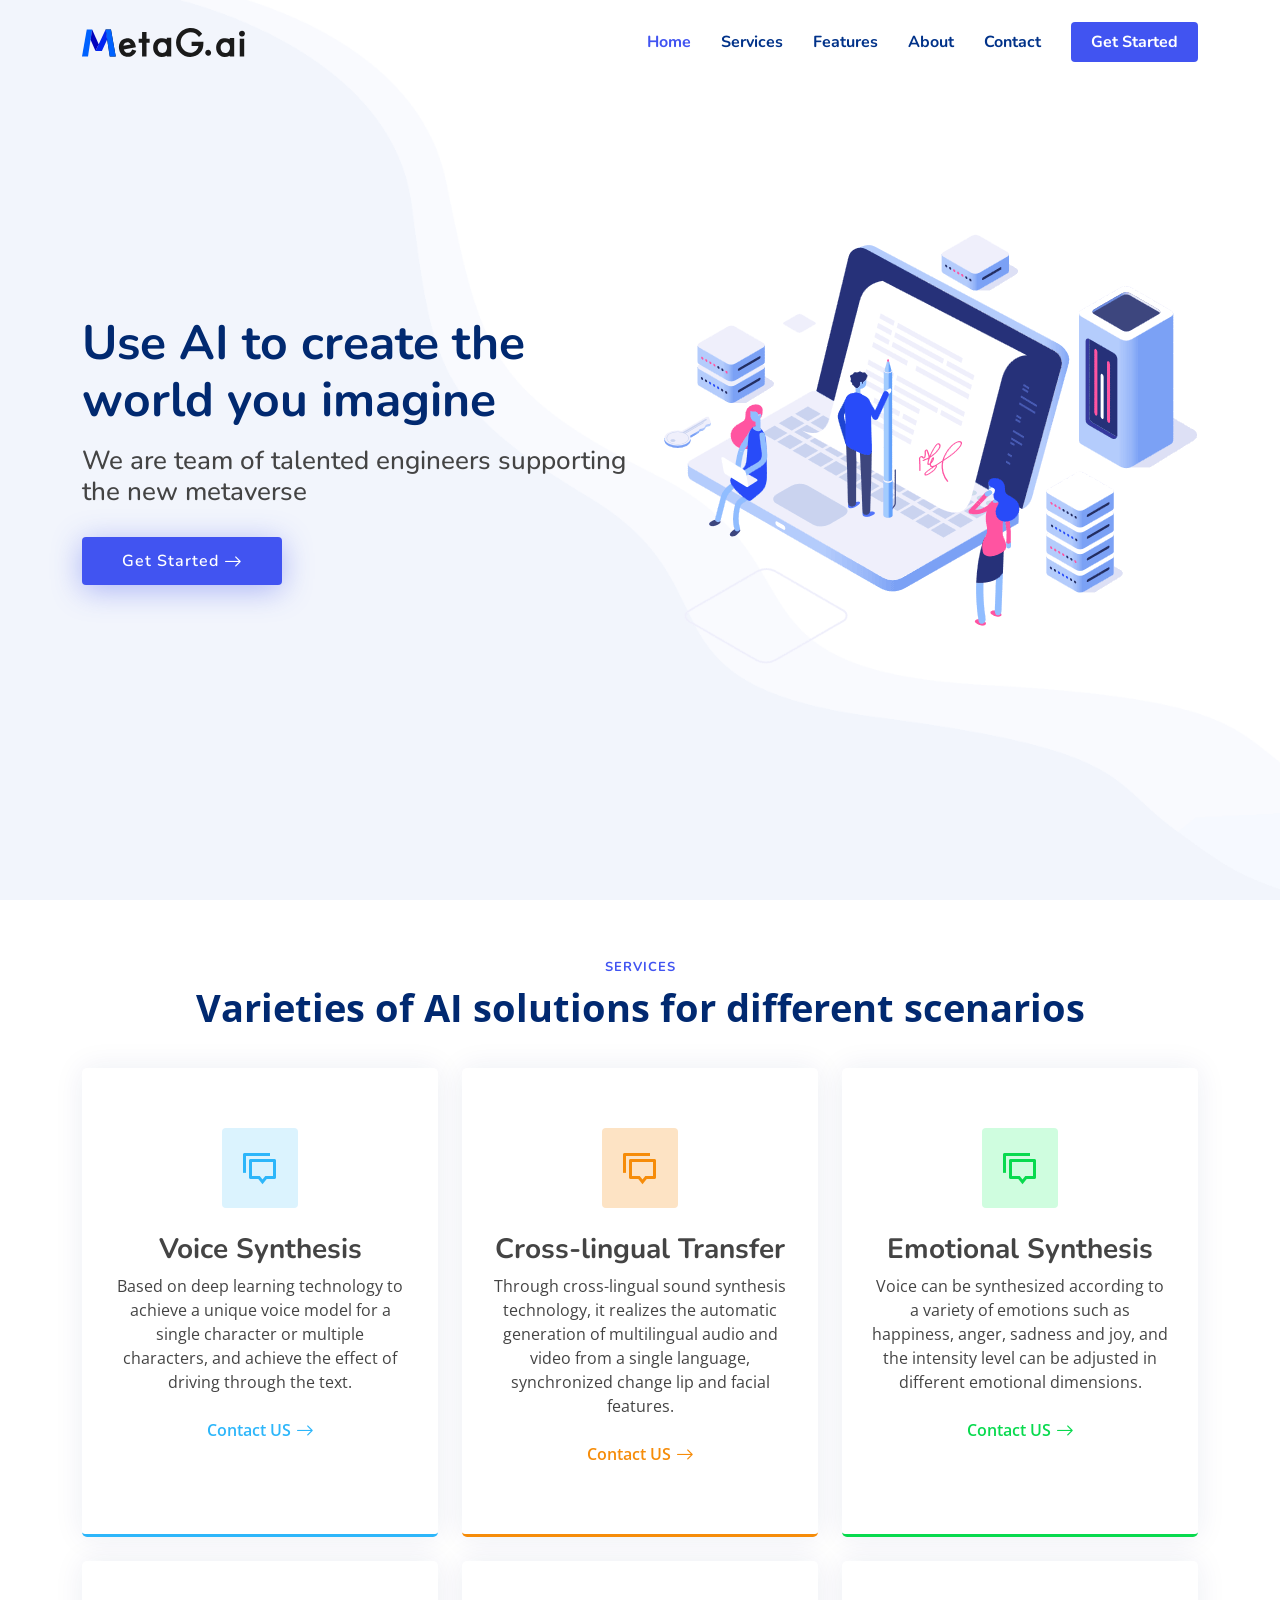
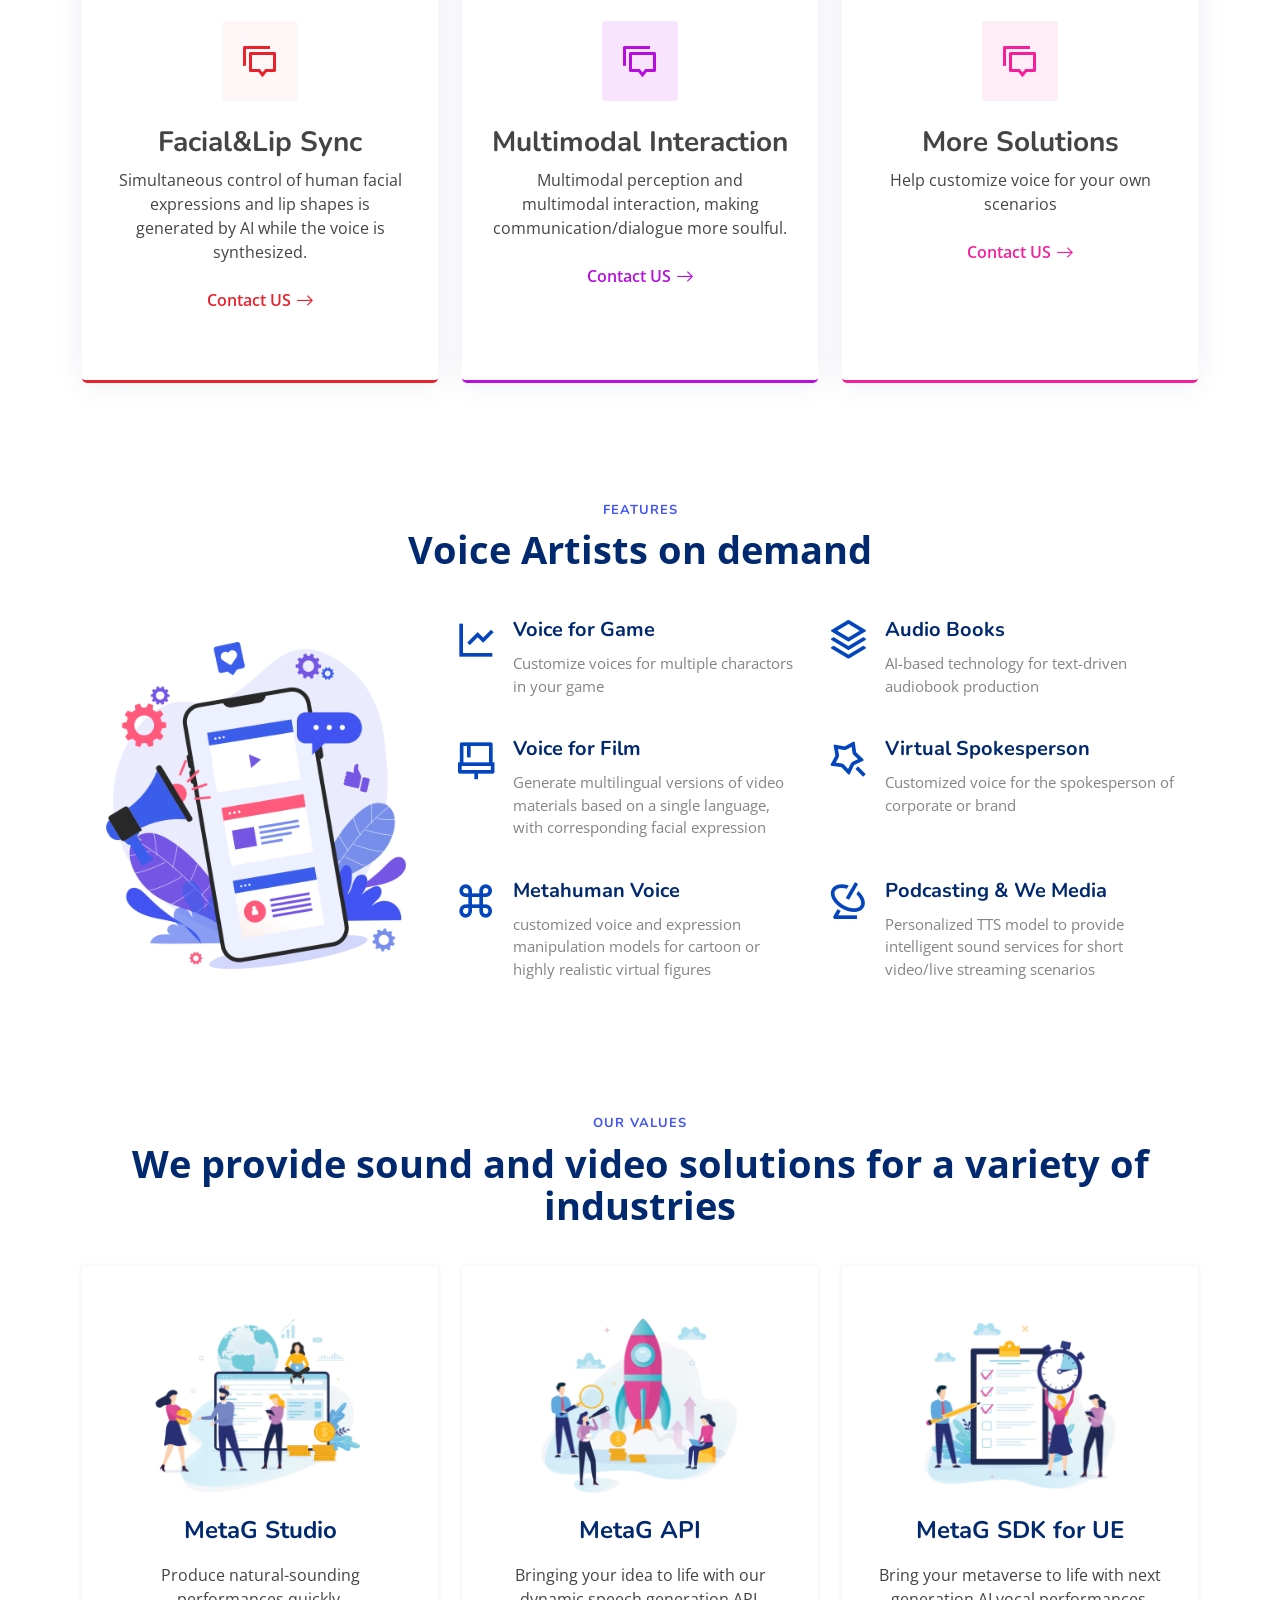
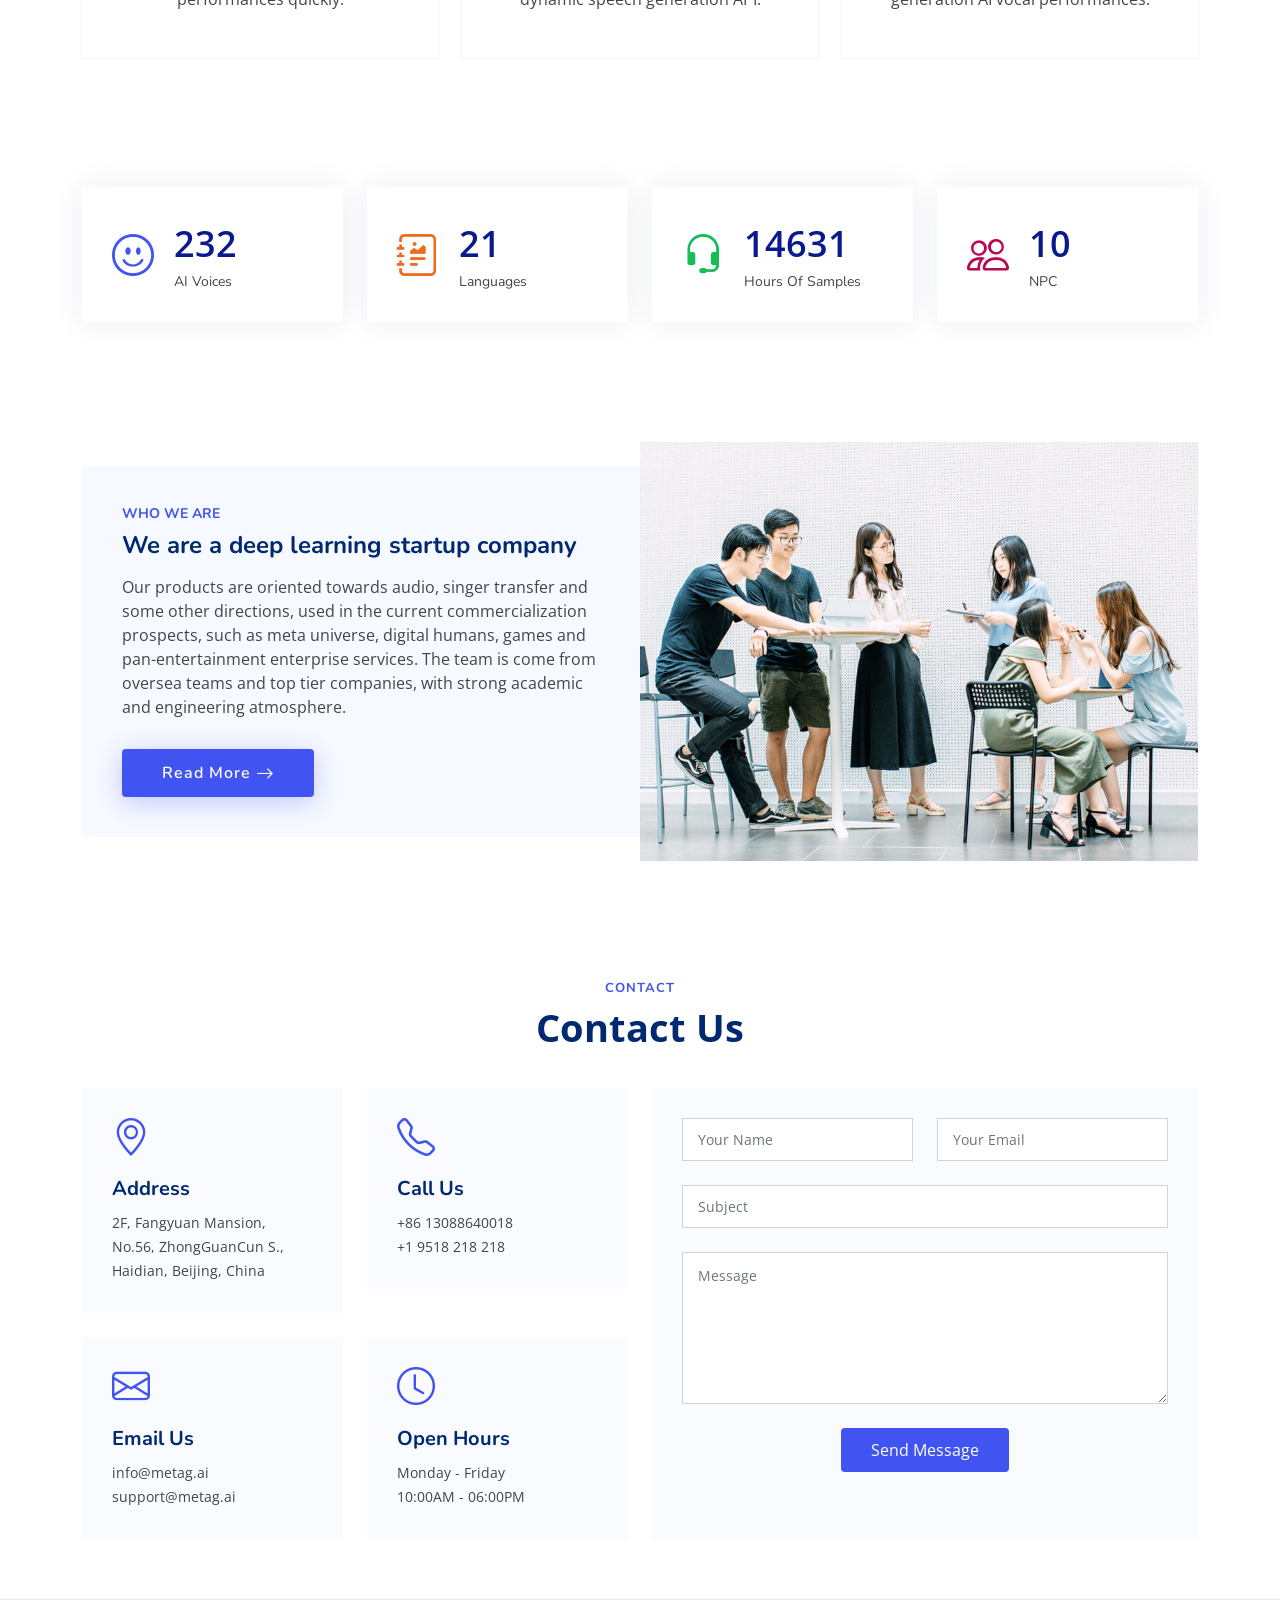
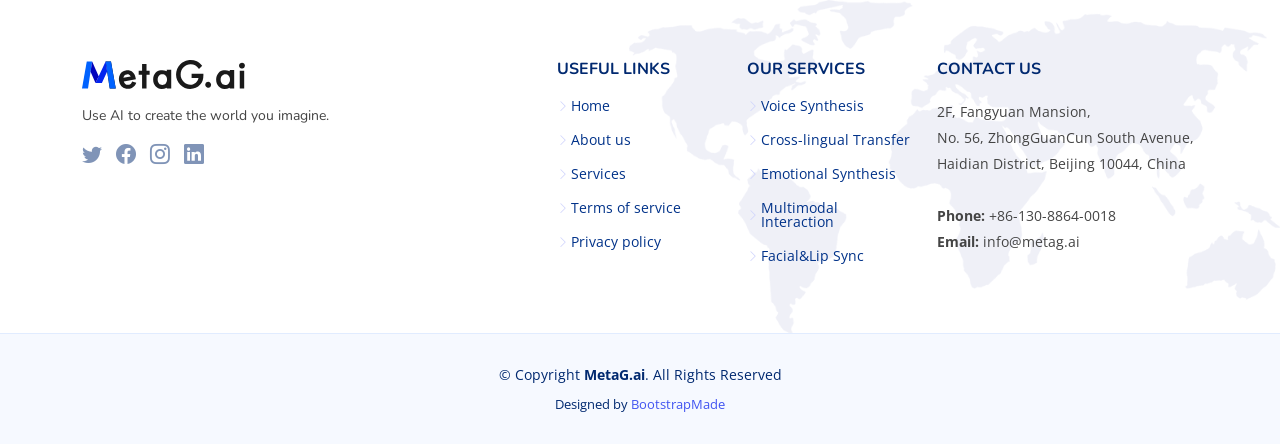
==== index.html @ bc7ed9ad "update index contetn" ====
<!DOCTYPE html>
<html lang="en">

<head>
  <meta charset="utf-8">
  <meta content="width=device-width, initial-scale=1.0" name="viewport">

  <title>MetagG.AI - Use AI to create the world you imagine</title>
  <meta content="MetaG.ai Use AI to creat the world you imagine" name="description">

  <meta content="metagai,metag,metag-ai" name="keywords">

  <!-- Favicons -->
  <link href="assets/img/favicon.png" rel="icon">
  <link href="assets/img/apple-touch-icon.png" rel="apple-touch-icon">

  <!-- Google Fonts -->
  <link href="https://fonts.googleapis.com/css?family=Open+Sans:300,300i,400,400i,600,600i,700,700i|Nunito:300,300i,400,400i,600,600i,700,700i|Poppins:300,300i,400,400i,500,500i,600,600i,700,700i" rel="stylesheet">

  <!-- Vendor CSS Files -->
  <link href="assets/vendor/aos/aos.css" rel="stylesheet">
  <link href="assets/vendor/bootstrap/css/bootstrap.min.css" rel="stylesheet">
  <link href="assets/vendor/bootstrap-icons/bootstrap-icons.css" rel="stylesheet">
  <link href="assets/vendor/glightbox/css/glightbox.min.css" rel="stylesheet">
  <link href="assets/vendor/remixicon/remixicon.css" rel="stylesheet">
  <link href="assets/vendor/swiper/swiper-bundle.min.css" rel="stylesheet">

  <!-- Template Main CSS File -->
  <link href="assets/css/style.css" rel="stylesheet">
</head>

<body>

  <!-- ======= Header ======= -->
  <header id="header" class="header fixed-top">
    <div class="container-fluid container-xl d-flex align-items-center justify-content-between">

      <a href="index.html" class="logo d-flex align-items-center">
        <img src="assets/img/logo.svg" alt="">
        <span></span>
      </a>

      <nav id="navbar" class="navbar">
        <ul>
          <li><a class="nav-link scrollto active" href="#hero">Home</a></li>
          <li><a class="nav-link scrollto" href="#services">Services</a></li>
          <li><a class="nav-link scrollto" href="#features">Features</a></li>
          <li><a class="nav-link scrollto" href="#about">About</a></li>
	 <!--
          <li class="dropdown"><a href="#"><span>Drop Down</span> <i class="bi bi-chevron-down"></i></a>
            <ul>
              <li><a href="#">Drop Down 1</a></li>
              <li class="dropdown"><a href="#"><span>Deep Drop Down</span> <i class="bi bi-chevron-right"></i></a>
                <ul>
                  <li><a href="#">Deep Drop Down 1</a></li>
                  <li><a href="#">Deep Drop Down 2</a></li>
                  <li><a href="#">Deep Drop Down 3</a></li>
                  <li><a href="#">Deep Drop Down 4</a></li>
                  <li><a href="#">Deep Drop Down 5</a></li>
                </ul>
              </li>
              <li><a href="#">Drop Down 2</a></li>
              <li><a href="#">Drop Down 3</a></li>
              <li><a href="#">Drop Down 4</a></li>
            </ul>
          </li>
	  -->
          <li><a class="nav-link scrollto" href="#contact">Contact</a></li>
          <li><a class="getstarted scrollto" href="#about">Get Started</a></li>
        </ul>
        <i class="bi bi-list mobile-nav-toggle"></i>
      </nav><!-- .navbar -->

    </div>
  </header><!-- End Header -->

  <!-- ======= Hero Section ======= -->
  <section id="hero" class="hero d-flex align-items-center">

    <div class="container">
      <div class="row">
        <div class="col-lg-6 d-flex flex-column justify-content-center">
          <h1 data-aos="fade-up">Use AI to create the world you imagine</h1>
          <h2 data-aos="fade-up" data-aos-delay="400">We are team of talented engineers supporting the new metaverse</h2>
          <div data-aos="fade-up" data-aos-delay="600">
            <div class="text-center text-lg-start">
              <a href="#about" class="btn-get-started scrollto d-inline-flex align-items-center justify-content-center align-self-center">
                <span>Get Started</span>
                <i class="bi bi-arrow-right"></i>
              </a>
            </div>
          </div>
        </div>
        <div class="col-lg-6 hero-img" data-aos="zoom-out" data-aos-delay="200">
          <img src="assets/img/hero-img.png" class="img-fluid" alt="">
        </div>
      </div>
    </div>

  </section><!-- End Hero -->

  <main id="main">

    <!-- ======= Services Section ======= -->
    <section id="services" class="services">

      <div class="container" data-aos="fade-up">

        <header class="section-header">
          <h2>Services</h2>
          <p>Varieties of AI solutions for different scenarios</p>
        </header>

        <div class="row gy-4">

          <div class="col-lg-4 col-md-6" data-aos="fade-up" data-aos-delay="200">
            <div class="service-box blue">
              <i class="ri-discuss-line icon"></i>
              <h3>Voice Synthesis</h3>
              <p>Based on deep learning technology to achieve a unique voice model for a single character or multiple characters, and achieve the effect of driving through the text.</p>
              <a href="#contact" class="read-more"><span>Contact US</span> <i class="bi bi-arrow-right"></i></a>
            </div>
          </div>

          <div class="col-lg-4 col-md-6" data-aos="fade-up" data-aos-delay="300">
            <div class="service-box orange">
              <i class="ri-discuss-line icon"></i>
              <h3>Cross-lingual Transfer</h3>
              <p>Through cross-lingual sound synthesis technology, it realizes the automatic generation of multilingual audio and video from a single language, synchronized change lip and facial features.</p>
              <a href="#contact" class="read-more"><span>Contact US</span> <i class="bi bi-arrow-right"></i></a>
            </div>
          </div>

          <div class="col-lg-4 col-md-6" data-aos="fade-up" data-aos-delay="400">
            <div class="service-box green">
              <i class="ri-discuss-line icon"></i>
              <h3>Emotional Synthesis</h3>
              <p>Voice can be synthesized according to a variety of emotions such as happiness, anger, sadness and joy, and the intensity level can be adjusted in different emotional dimensions.</p>
              <a href="#contact" class="read-more"><span>Contact US</span> <i class="bi bi-arrow-right"></i></a>
            </div>
          </div>

          <div class="col-lg-4 col-md-6" data-aos="fade-up" data-aos-delay="500">
            <div class="service-box red">
              <i class="ri-discuss-line icon"></i>
              <h3>Facial&Lip Sync</h3>
              <p>Simultaneous control of human facial expressions and lip shapes is generated by AI while the voice is synthesized.</p>
              <a href="#contact" class="read-more"><span>Contact US</span> <i class="bi bi-arrow-right"></i></a>
            </div>
          </div>

          <div class="col-lg-4 col-md-6" data-aos="fade-up" data-aos-delay="600">
            <div class="service-box purple">
              <i class="ri-discuss-line icon"></i>
              <h3>Multimodal Interaction</h3>
              <p>Multimodal perception and multimodal interaction, making communication/dialogue more soulful.</p>
              <a href="#contact" class="read-more"><span>Contact US</span> <i class="bi bi-arrow-right"></i></a>
            </div>
          </div>

          <div class="col-lg-4 col-md-6" data-aos="fade-up" data-aos-delay="700">
            <div class="service-box pink">
              <i class="ri-discuss-line icon"></i>
              <h3>More Solutions</h3>
              <p>Help customize voice for your own scenarios</p>
              <a href="#contact" class="read-more"><span>Contact US</span> <i class="bi bi-arrow-right"></i></a>
            </div>
          </div>

        </div>

      </div>

    </section><!-- End Services Section -->


    <!-- ======= Features Section ======= -->
    <section id="features" class="features">

      <div class="container" data-aos="fade-up">

        <header class="section-header">
          <h2>Features</h2>
          <p> Voice Artists on demand </p>
        </header>

        <!-- Feature Icons -->
        <div class="row feature-icons" data-aos="fade-up">

          <div class="row">

            <div class="col-xl-4 text-center" data-aos="fade-right" data-aos-delay="100">
              <img src="assets/img/features-3.png" class="img-fluid p-4" alt="">
            </div>

            <div class="col-xl-8 d-flex content">
              <div class="row align-self-center gy-4">

                <div class="col-md-6 icon-box" data-aos="fade-up">
                  <i class="ri-line-chart-line"></i>
                  <div>
                    <h4>Voice for Game</h4>
                    <p>Customize voices for multiple charactors in your game</p>
                  </div>
                </div>

                <div class="col-md-6 icon-box" data-aos="fade-up" data-aos-delay="100">
                  <i class="ri-stack-line"></i>
                  <div>
                    <h4>Audio Books</h4>
                    <p>AI-based technology for text-driven audiobook production</p>
                  </div>
                </div>

                <div class="col-md-6 icon-box" data-aos="fade-up" data-aos-delay="200">
                  <i class="ri-brush-4-line"></i>
                  <div>
                    <h4>Voice for Film</h4>
                    <p>Generate multilingual versions of video materials based on a single language, with corresponding facial expression</p>
                  </div>
                </div>

                <div class="col-md-6 icon-box" data-aos="fade-up" data-aos-delay="300">
                  <i class="ri-magic-line"></i>
                  <div>
                    <h4>Virtual Spokesperson</h4>
                    <p>Customized voice for the spokesperson of corporate or brand</p>
                  </div>
                </div>

                <div class="col-md-6 icon-box" data-aos="fade-up" data-aos-delay="400">
                  <i class="ri-command-line"></i>
                  <div>
                    <h4>Metahuman Voice</h4>
                    <p>customized voice and expression manipulation models for cartoon or highly realistic virtual figures</p>
                  </div>
                </div>

                <div class="col-md-6 icon-box" data-aos="fade-up" data-aos-delay="500">
                  <i class="ri-radar-line"></i>
                  <div>
                    <h4>Podcasting & We Media</h4>
                    <p>Personalized TTS model to provide intelligent sound services for short video/live streaming scenarios</p>
                  </div>
                </div>

              </div>
            </div>

          </div>

        </div><!-- End Feature Icons -->

      </div>

    </section><!-- End Features Section -->


    <!-- ======= Values Section ======= -->
    <section id="values" class="values">

      <div class="container" data-aos="fade-up">

        <header class="section-header">
          <h2>Our Values</h2>
          <p>We provide sound and video solutions for a variety of industries </p>
        </header>

        <div class="row">

          <div class="col-lg-4" data-aos="fade-up" data-aos-delay="200">
            <div class="box">
              <img src="assets/img/values-1.png" class="img-fluid" alt="">
              <h3>MetaG Studio</h3>
              <p>Produce natural-sounding performances quickly.</p>
            </div>
          </div>

          <div class="col-lg-4 mt-4 mt-lg-0" data-aos="fade-up" data-aos-delay="400">
            <div class="box">
              <img src="assets/img/values-2.png" class="img-fluid" alt="">
              <h3>MetaG API</h3>
              <p>Bringing your idea to life with our dynamic speech generation API. </p>
            </div>
          </div>

          <div class="col-lg-4 mt-4 mt-lg-0" data-aos="fade-up" data-aos-delay="600">
            <div class="box">
              <img src="assets/img/values-3.png" class="img-fluid" alt="">
              <h3>MetaG SDK for UE</h3>
              <p>Bring your metaverse to life with next generation AI vocal performances. </p>
            </div>
          </div>

        </div>

      </div>

    </section><!-- End Values Section -->

    <!-- ======= Counts Section ======= -->
    <section id="counts" class="counts">
      <div class="container" data-aos="fade-up">

        <div class="row gy-4">

          <div class="col-lg-3 col-md-6">
            <div class="count-box">
              <i class="bi bi-emoji-smile"></i>
              <div>
                <span data-purecounter-start="0" data-purecounter-end="232" data-purecounter-duration="1" class="purecounter"></span>
                <p>AI Voices</p>
              </div>
            </div>
          </div>

          <div class="col-lg-3 col-md-6">
            <div class="count-box">
              <i class="bi bi-journal-richtext" style="color: #ee6c20;"></i>
              <div>
                <span data-purecounter-start="0" data-purecounter-end="21" data-purecounter-duration="1" class="purecounter"></span>
                <p>Languages</p>
              </div>
            </div>
          </div>

          <div class="col-lg-3 col-md-6">
            <div class="count-box">
              <i class="bi bi-headset" style="color: #15be56;"></i>
              <div>
                <span data-purecounter-start="0" data-purecounter-end="14631" data-purecounter-duration="1" class="purecounter"></span>
                <p>Hours Of Samples</p>
              </div>
            </div>
          </div>

          <div class="col-lg-3 col-md-6">
            <div class="count-box">
              <i class="bi bi-people" style="color: #bb0852;"></i>
              <div>
                <span data-purecounter-start="0" data-purecounter-end="10" data-purecounter-duration="1" class="purecounter"></span>
                <p>NPC</p>
              </div>
            </div>
          </div>

        </div>

      </div>
    </section><!-- End Counts Section -->

    <!-- ======= F.A.Q Section ======= 
    <section id="faq" class="faq">

      <div class="container" data-aos="fade-up">

        <header class="section-header">
          <h2>F.A.Q</h2>
          <p>Frequently Asked Questions</p>
        </header>

        <div class="row">
          <div class="col-lg-6">
            <!-- F.A.Q List 1
            <div class="accordion accordion-flush" id="faqlist1">
              <div class="accordion-item">
                <h2 class="accordion-header">
                  <button class="accordion-button collapsed" type="button" data-bs-toggle="collapse" data-bs-target="#faq-content-1">
                    What is AI Voice?
                  </button>
                </h2>
                <div id="faq-content-1" class="accordion-collapse collapse" data-bs-parent="#faqlist1">
                  <div class="accordion-body">
		       pleas give the answer
                  </div>
                </div>
              </div>

              <div class="accordion-item">
                <h2 class="accordion-header">
                  <button class="accordion-button collapsed" type="button" data-bs-toggle="collapse" data-bs-target="#faq-content-2">
                    What customizations can I do with the AI Voices?
                  </button>
                </h2>
                <div id="faq-content-2" class="accordion-collapse collapse" data-bs-parent="#faqlist1">
                  <div class="accordion-body">
                      please give out the answer
                  </div>
                </div>
              </div>

              <div class="accordion-item">
                <h2 class="accordion-header">
                  <button class="accordion-button collapsed" type="button" data-bs-toggle="collapse" data-bs-target="#faq-content-3">
                   Can I use the voices for commercial purpose? 
                  </button>
                </h2>
                <div id="faq-content-3" class="accordion-collapse collapse" data-bs-parent="#faqlist1">
                  <div class="accordion-body">
			pleas give out the answer
                  </div>
                </div>
              </div>

            </div>
          </div>

          <div class="col-lg-6">

            <!-- F.A.Q List 2
            <div class="accordion accordion-flush" id="faqlist2">

              <div class="accordion-item">
                <h2 class="accordion-header">
                  <button class="accordion-button collapsed" type="button" data-bs-toggle="collapse" data-bs-target="#faq2-content-1">
                    How long does it take to synthesize text into speech?
                  </button>
                </h2>
                <div id="faq2-content-1" class="accordion-collapse collapse" data-bs-parent="#faqlist2">
                  <div class="accordion-body">
			please gieve out the answer
                  </div>
                </div>
              </div>

              <div class="accordion-item">
                <h2 class="accordion-header">
                  <button class="accordion-button collapsed" type="button" data-bs-toggle="collapse" data-bs-target="#faq2-content-2">
                    How does the sound drives MetaHuman actors in UE?
                  </button>
                </h2>
                <div id="faq2-content-2" class="accordion-collapse collapse" data-bs-parent="#faqlist2">
                  <div class="accordion-body">
			please give out the answer
                  </div>
                </div>
              </div>

              <div class="accordion-item">
                <h2 class="accordion-header">
                  <button class="accordion-button collapsed" type="button" data-bs-toggle="collapse" data-bs-target="#faq2-content-3">
                    Can I get a free version to try?
                  </button>
                </h2>
                <div id="faq2-content-3" class="accordion-collapse collapse" data-bs-parent="#faqlist2">
                  <div class="accordion-body">
			for sure
                  </div>
                </div>
              </div>

            </div>
          </div>

        </div>

      </div>

    </section><!-- End F.A.Q Section -->

    <!-- ======= Clients Section ======= 
    <section id="clients" class="clients">

      <div class="container" data-aos="fade-up">

        <header class="section-header">
          <h2>Our Clients</h2>
          <p>Trusted by 100+ users and teams of all sizes</p>
        </header>

        <div class="clients-slider swiper">
          <div class="swiper-wrapper align-items-center">
            <div class="swiper-slide"><img src="assets/img/clients/client-1.png" class="img-fluid" alt=""></div>
            <div class="swiper-slide"><img src="assets/img/clients/client-2.png" class="img-fluid" alt=""></div>
            <div class="swiper-slide"><img src="assets/img/clients/client-3.png" class="img-fluid" alt=""></div>
            <div class="swiper-slide"><img src="assets/img/clients/client-4.png" class="img-fluid" alt=""></div>
            <div class="swiper-slide"><img src="assets/img/clients/client-5.png" class="img-fluid" alt=""></div>
            <div class="swiper-slide"><img src="assets/img/clients/client-6.png" class="img-fluid" alt=""></div>
            <div class="swiper-slide"><img src="assets/img/clients/client-7.png" class="img-fluid" alt=""></div>
            <div class="swiper-slide"><img src="assets/img/clients/client-8.png" class="img-fluid" alt=""></div>
          </div>
          <div class="swiper-pagination"></div>
        </div>
      </div>

    </section><!-- End Clients Section -->

    <!-- ======= About Section ======= -->
    <section id="about" class="about">

      <div class="container" data-aos="fade-up">
        <div class="row gx-0">

          <div class="col-lg-6 d-flex flex-column justify-content-center" data-aos="fade-up" data-aos-delay="200">
            <div class="content">
              <h3>Who We Are</h3>
              <h2> We are a deep learning startup company </h2>
              <p>
                Our products are oriented towards audio, singer transfer and some other directions, used in the current commercialization prospects, such as meta universe, digital humans, games and pan-entertainment enterprise services. The team is come from oversea teams and top tier companies, with strong academic and engineering atmosphere.               </p>
              <div class="text-center text-lg-start">
                <a href="#" class="btn-read-more d-inline-flex align-items-center justify-content-center align-self-center">
                  <span>Read More</span>
                  <i class="bi bi-arrow-right"></i>
                </a>
              </div>
            </div>
          </div>

          <div class="col-lg-6 d-flex align-items-center" data-aos="zoom-out" data-aos-delay="200">
            <img src="assets/img/about.jpg" class="img-fluid" alt="">
          </div>

        </div>
      </div>

    </section><!-- End About Section -->



    <!-- ======= Contact Section ======= -->
    <section id="contact" class="contact">

      <div class="container" data-aos="fade-up">

        <header class="section-header">
          <h2>Contact</h2>
          <p>Contact Us</p>
        </header>

        <div class="row gy-4">

          <div class="col-lg-6">

            <div class="row gy-4">
              <div class="col-md-6">
                <div class="info-box">
                  <i class="bi bi-geo-alt"></i>
                  <h3>Address</h3>
		  <p>2F, Fangyuan Mansion,<br>
		  No.56, ZhongGuanCun S.,
		  Haidian, Beijing, China</p>
                </div>
              </div>
              <div class="col-md-6">
                <div class="info-box">
                  <i class="bi bi-telephone"></i>
                  <h3>Call Us</h3>
                  <p>+86 13088640018<br>+1 9518 218 218</p>
                </div>
              </div>
              <div class="col-md-6">
                <div class="info-box">
                  <i class="bi bi-envelope"></i>
                  <h3>Email Us</h3>
                  <p>info@metag.ai<br>support@metag.ai</p>
                </div>
              </div>
              <div class="col-md-6">
                <div class="info-box">
                  <i class="bi bi-clock"></i>
                  <h3>Open Hours</h3>
                  <p>Monday - Friday<br>10:00AM - 06:00PM</p>
                </div>
              </div>
            </div>

          </div>

          <div class="col-lg-6">
            <form action="forms/contact.php" method="post" class="php-email-form">
              <div class="row gy-4">

                <div class="col-md-6">
                  <input type="text" name="name" class="form-control" placeholder="Your Name" required>
                </div>

                <div class="col-md-6 ">
                  <input type="email" class="form-control" name="email" placeholder="Your Email" required>
                </div>

                <div class="col-md-12">
                  <input type="text" class="form-control" name="subject" placeholder="Subject" required>
                </div>

                <div class="col-md-12">
                  <textarea class="form-control" name="message" rows="6" placeholder="Message" required></textarea>
                </div>

                <div class="col-md-12 text-center">
                  <div class="loading">Loading</div>
                  <div class="error-message"></div>
                  <div class="sent-message">Your message has been sent. Thank you!</div>

                  <button type="submit">Send Message</button>
                </div>

              </div>
            </form>

          </div>

        </div>

      </div>

    </section><!-- End Contact Section -->


  </main><!-- End #main -->

  <!-- ======= Footer ======= -->
  <footer id="footer" class="footer">

    <div class="footer-top">
      <div class="container">
        <div class="row gy-4">
          <div class="col-lg-5 col-md-12 footer-info">
            <a href="index.html" class="logo d-flex align-items-center">
              <img src="assets/img/logo.svg" alt="">
              <span></span>
            </a>
            <p>Use AI to create the world you imagine.</p>
            <div class="social-links mt-3">
              <a href="#" class="twitter"><i class="bi bi-twitter"></i></a>
              <a href="#" class="facebook"><i class="bi bi-facebook"></i></a>
              <a href="#" class="instagram"><i class="bi bi-instagram"></i></a>
              <a href="#" class="linkedin"><i class="bi bi-linkedin"></i></a>
            </div>
          </div>

          <div class="col-lg-2 col-6 footer-links">
            <h4>Useful Links</h4>
            <ul>
              <li><i class="bi bi-chevron-right"></i> <a href="#">Home</a></li>
              <li><i class="bi bi-chevron-right"></i> <a href="#">About us</a></li>
              <li><i class="bi bi-chevron-right"></i> <a href="#">Services</a></li>
              <li><i class="bi bi-chevron-right"></i> <a href="#">Terms of service</a></li>
              <li><i class="bi bi-chevron-right"></i> <a href="#">Privacy policy</a></li>
            </ul>
          </div>

          <div class="col-lg-2 col-6 footer-links">
            <h4>Our Services</h4>
            <ul>
              <li><i class="bi bi-chevron-right"></i> <a href="#">Voice Synthesis</a></li>
              <li><i class="bi bi-chevron-right"></i> <a href="#">Cross-lingual Transfer</a></li>
              <li><i class="bi bi-chevron-right"></i> <a href="#">Emotional Synthesis</a></li>
              <li><i class="bi bi-chevron-right"></i> <a href="#">Multimodal Interaction</a></li>
              <li><i class="bi bi-chevron-right"></i> <a href="#">Facial&Lip Sync</a></li>
            </ul>
          </div>

          <div class="col-lg-3 col-md-12 footer-contact text-center text-md-start">
            <h4>Contact Us</h4>
            <p>
	      2F, Fangyuan Mansion, <br>
              No. 56, ZhongGuanCun South Avenue,<br>
              Haidian District, Beijing 10044, China <br>
              <br>
              <strong>Phone:</strong> +86-130-8864-0018<br>
              <strong>Email:</strong> info@metag.ai<br>
            </p>

          </div>

        </div>
      </div>
    </div>

    <div class="container">
      <div class="copyright">
        &copy; Copyright <strong><span>MetaG.ai</span></strong>. All Rights Reserved
      </div>
      <div class="credits">
        <!-- All the links in the footer should remain intact. -->
        <!-- You can delete the links only if you purchased the pro version. -->
        <!-- Licensing information: https://bootstrapmade.com/license/ -->
        <!-- Purchase the pro version with working PHP/AJAX contact form: https://bootstrapmade.com/flexstart-bootstrap-startup-template/ -->
        Designed by <a href="https://bootstrapmade.com/">BootstrapMade</a>
      </div>
    </div>
  </footer><!-- End Footer -->

  <a href="#" class="back-to-top d-flex align-items-center justify-content-center"><i class="bi bi-arrow-up-short"></i></a>

  <!-- Vendor JS Files -->
  <script src="assets/vendor/purecounter/purecounter.js"></script>
  <script src="assets/vendor/aos/aos.js"></script>
  <script src="assets/vendor/bootstrap/js/bootstrap.bundle.min.js"></script>
  <script src="assets/vendor/glightbox/js/glightbox.min.js"></script>
  <script src="assets/vendor/isotope-layout/isotope.pkgd.min.js"></script>
  <script src="assets/vendor/swiper/swiper-bundle.min.js"></script>
  <script src="assets/vendor/php-email-form/validate.js"></script>

  <!-- Template Main JS File -->
  <script src="assets/js/main.js"></script>

</body>

</html>
---- assets/css/style.css ----
/**
* Template Name: FlexStart - v1.9.0
* Template URL: https://bootstrapmade.com/flexstart-bootstrap-startup-template/
* Author: BootstrapMade.com
* License: https://bootstrapmade.com/license/
*/

/*--------------------------------------------------------------
# General
--------------------------------------------------------------*/
:root {
  scroll-behavior: smooth;
}

body {
  font-family: "Open Sans", sans-serif;
  color: #444444;
}

a {
  color: #4154f1;
  text-decoration: none;
}

a:hover {
  color: #717ff5;
  text-decoration: none;
}

h1, h2, h3, h4, h5, h6 {
  font-family: "Nunito", sans-serif;
}

/*--------------------------------------------------------------
# Sections
--------------------------------------------------------------*/
section {
  padding: 60px 0;
  overflow: hidden;
}

.section-header {
  text-align: center;
  padding-bottom: 40px;
}
.section-header h2 {
  font-size: 13px;
  letter-spacing: 1px;
  font-weight: 700;
  margin: 0;
  color: #4154f1;
  text-transform: uppercase;
}
.section-header p {
  margin: 10px 0 0 0;
  padding: 0;
  font-size: 38px;
  line-height: 42px;
  font-weight: 700;
  color: #012970;
}
@media (max-width: 768px) {
  .section-header p {
    font-size: 28px;
    line-height: 32px;
  }
}

/*--------------------------------------------------------------
# Breadcrumbs
--------------------------------------------------------------*/
.breadcrumbs {
  padding: 15px 0;
  background: #012970;
  min-height: 40px;
  margin-top: 82px;
  color: #fff;
}
@media (max-width: 992px) {
  .breadcrumbs {
    margin-top: 57px;
  }
}
.breadcrumbs h2 {
  font-size: 28px;
  font-weight: 500;
}
.breadcrumbs ol {
  display: flex;
  flex-wrap: wrap;
  list-style: none;
  padding: 0 0 10px 0;
  margin: 0;
  font-size: 14px;
}
.breadcrumbs ol a {
  color: #fff;
  transition: 0.3s;
}
.breadcrumbs ol a:hover {
  text-decoration: underline;
}
.breadcrumbs ol li + li {
  padding-left: 10px;
}
.breadcrumbs ol li + li::before {
  display: inline-block;
  padding-right: 10px;
  color: #8894f6;
  content: "/";
}

/*--------------------------------------------------------------
# Back to top button
--------------------------------------------------------------*/
.back-to-top {
  position: fixed;
  visibility: hidden;
  opacity: 0;
  right: 15px;
  bottom: 15px;
  z-index: 99999;
  background: #4154f1;
  width: 40px;
  height: 40px;
  border-radius: 4px;
  transition: all 0.4s;
}
.back-to-top i {
  font-size: 24px;
  color: #fff;
  line-height: 0;
}
.back-to-top:hover {
  background: #6776f4;
  color: #fff;
}
.back-to-top.active {
  visibility: visible;
  opacity: 1;
}

/*--------------------------------------------------------------
# Disable aos animation delay on mobile devices
--------------------------------------------------------------*/
@media screen and (max-width: 768px) {
  [data-aos-delay] {
    transition-delay: 0 !important;
  }
}
/*--------------------------------------------------------------
# Header
--------------------------------------------------------------*/
.header {
  transition: all 0.5s;
  z-index: 997;
  padding: 20px 0;
}
.header.header-scrolled {
  background: #fff;
  padding: 15px 0;
  box-shadow: 0px 2px 20px rgba(1, 41, 112, 0.1);
}
.header .logo {
  line-height: 0;
}
.header .logo img {
  max-height: 40px;
  margin-right: 6px;
}
.header .logo span {
  font-size: 30px;
  font-weight: 700;
  letter-spacing: 1px;
  color: #012970;
  font-family: "Nunito", sans-serif;
  margin-top: 3px;
}

/*--------------------------------------------------------------
# Navigation Menu
--------------------------------------------------------------*/
/**
* Desktop Navigation 
*/
.navbar {
  padding: 0;
}
.navbar ul {
  margin: 0;
  padding: 0;
  display: flex;
  list-style: none;
  align-items: center;
}
.navbar li {
  position: relative;
}
.navbar a, .navbar a:focus {
  display: flex;
  align-items: center;
  justify-content: space-between;
  padding: 10px 0 10px 30px;
  font-family: "Nunito", sans-serif;
  font-size: 16px;
  font-weight: 700;
  color: #013289;
  white-space: nowrap;
  transition: 0.3s;
}
.navbar a i, .navbar a:focus i {
  font-size: 12px;
  line-height: 0;
  margin-left: 5px;
}
.navbar a:hover, .navbar .active, .navbar .active:focus, .navbar li:hover > a {
  color: #4154f1;
}
.navbar .getstarted, .navbar .getstarted:focus {
  background: #4154f1;
  padding: 8px 20px;
  margin-left: 30px;
  border-radius: 4px;
  color: #fff;
}
.navbar .getstarted:hover, .navbar .getstarted:focus:hover {
  color: #fff;
  background: #5969f3;
}
.navbar .dropdown ul {
  display: block;
  position: absolute;
  left: 14px;
  top: calc(100% + 30px);
  margin: 0;
  padding: 10px 0;
  z-index: 99;
  opacity: 0;
  visibility: hidden;
  background: #fff;
  box-shadow: 0px 0px 30px rgba(127, 137, 161, 0.25);
  transition: 0.3s;
  border-radius: 4px;
}
.navbar .dropdown ul li {
  min-width: 200px;
}
.navbar .dropdown ul a {
  padding: 10px 20px;
  font-size: 15px;
  text-transform: none;
  font-weight: 600;
}
.navbar .dropdown ul a i {
  font-size: 12px;
}
.navbar .dropdown ul a:hover, .navbar .dropdown ul .active:hover, .navbar .dropdown ul li:hover > a {
  color: #4154f1;
}
.navbar .dropdown:hover > ul {
  opacity: 1;
  top: 100%;
  visibility: visible;
}
.navbar .dropdown .dropdown ul {
  top: 0;
  left: calc(100% - 30px);
  visibility: hidden;
}
.navbar .dropdown .dropdown:hover > ul {
  opacity: 1;
  top: 0;
  left: 100%;
  visibility: visible;
}
@media (max-width: 1366px) {
  .navbar .dropdown .dropdown ul {
    left: -90%;
  }
  .navbar .dropdown .dropdown:hover > ul {
    left: -100%;
  }
}

/**
* Mobile Navigation 
*/
.mobile-nav-toggle {
  color: #012970;
  font-size: 28px;
  cursor: pointer;
  display: none;
  line-height: 0;
  transition: 0.5s;
}
.mobile-nav-toggle.bi-x {
  color: #fff;
}

@media (max-width: 991px) {
  .mobile-nav-toggle {
    display: block;
  }

  .navbar ul {
    display: none;
  }
}
.navbar-mobile {
  position: fixed;
  overflow: hidden;
  top: 0;
  right: 0;
  left: 0;
  bottom: 0;
  background: rgba(1, 22, 61, 0.9);
  transition: 0.3s;
}
.navbar-mobile .mobile-nav-toggle {
  position: absolute;
  top: 15px;
  right: 15px;
}
.navbar-mobile ul {
  display: block;
  position: absolute;
  top: 55px;
  right: 15px;
  bottom: 15px;
  left: 15px;
  padding: 10px 0;
  border-radius: 10px;
  background-color: #fff;
  overflow-y: auto;
  transition: 0.3s;
}
.navbar-mobile a, .navbar-mobile a:focus {
  padding: 10px 20px;
  font-size: 15px;
  color: #012970;
}
.navbar-mobile a:hover, .navbar-mobile .active, .navbar-mobile li:hover > a {
  color: #4154f1;
}
.navbar-mobile .getstarted, .navbar-mobile .getstarted:focus {
  margin: 15px;
}
.navbar-mobile .dropdown ul {
  position: static;
  display: none;
  margin: 10px 20px;
  padding: 10px 0;
  z-index: 99;
  opacity: 1;
  visibility: visible;
  background: #fff;
  box-shadow: 0px 0px 30px rgba(127, 137, 161, 0.25);
}
.navbar-mobile .dropdown ul li {
  min-width: 200px;
}
.navbar-mobile .dropdown ul a {
  padding: 10px 20px;
}
.navbar-mobile .dropdown ul a i {
  font-size: 12px;
}
.navbar-mobile .dropdown ul a:hover, .navbar-mobile .dropdown ul .active:hover, .navbar-mobile .dropdown ul li:hover > a {
  color: #4154f1;
}
.navbar-mobile .dropdown > .dropdown-active {
  display: block;
}

/*--------------------------------------------------------------
# Hero Section
--------------------------------------------------------------*/
.hero {
  width: 100%;
  height: 100vh;
  background: url(../img/hero-bg.png) top center no-repeat;
  background-size: cover;
}
.hero h1 {
  margin: 0;
  font-size: 48px;
  font-weight: 700;
  color: #012970;
}
.hero h2 {
  color: #444444;
  margin: 15px 0 0 0;
  font-size: 26px;
}
.hero .btn-get-started {
  margin-top: 30px;
  line-height: 0;
  padding: 15px 40px;
  border-radius: 4px;
  transition: 0.5s;
  color: #fff;
  background: #4154f1;
  box-shadow: 0px 5px 30px rgba(65, 84, 241, 0.4);
}
.hero .btn-get-started span {
  font-family: "Nunito", sans-serif;
  font-weight: 600;
  font-size: 16px;
  letter-spacing: 1px;
}
.hero .btn-get-started i {
  margin-left: 5px;
  font-size: 18px;
  transition: 0.3s;
}
.hero .btn-get-started:hover i {
  transform: translateX(5px);
}
.hero .hero-img {
  text-align: right;
}
@media (min-width: 1024px) {
  .hero {
    background-attachment: fixed;
  }
}
@media (max-width: 991px) {
  .hero {
    height: auto;
    padding: 120px 0 60px 0;
  }
  .hero .hero-img {
    text-align: center;
    margin-top: 80px;
  }
  .hero .hero-img img {
    width: 80%;
  }
}
@media (max-width: 768px) {
  .hero {
    text-align: center;
  }
  .hero h1 {
    font-size: 32px;
  }
  .hero h2 {
    font-size: 24px;
  }
  .hero .hero-img img {
    width: 100%;
  }
}

/*--------------------------------------------------------------
# Index Page
--------------------------------------------------------------*/
/*--------------------------------------------------------------
# About
--------------------------------------------------------------*/
.about .content {
  background-color: #f6f9ff;
  padding: 40px;
}
.about h3 {
  font-size: 14px;
  font-weight: 700;
  color: #4154f1;
  text-transform: uppercase;
}
.about h2 {
  font-size: 24px;
  font-weight: 700;
  color: #012970;
}
.about p {
  margin: 15px 0 30px 0;
  line-height: 24px;
}
.about .btn-read-more {
  line-height: 0;
  padding: 15px 40px;
  border-radius: 4px;
  transition: 0.5s;
  color: #fff;
  background: #4154f1;
  box-shadow: 0px 5px 25px rgba(65, 84, 241, 0.3);
}
.about .btn-read-more span {
  font-family: "Nunito", sans-serif;
  font-weight: 600;
  font-size: 16px;
  letter-spacing: 1px;
}
.about .btn-read-more i {
  margin-left: 5px;
  font-size: 18px;
  transition: 0.3s;
}
.about .btn-read-more:hover i {
  transform: translateX(5px);
}

/*--------------------------------------------------------------
# Values
--------------------------------------------------------------*/
.values .box {
  padding: 30px;
  box-shadow: 0px 0 5px rgba(1, 41, 112, 0.08);
  text-align: center;
  transition: 0.3s;
  height: 100%;
}
.values .box img {
  padding: 30px 50px;
  transition: 0.5s;
  transform: scale(1.1);
}
.values .box h3 {
  font-size: 24px;
  color: #012970;
  font-weight: 700;
  margin-bottom: 18px;
}
.values .box:hover {
  box-shadow: 0px 0 30px rgba(1, 41, 112, 0.08);
}
.values .box:hover img {
  transform: scale(1);
}

/*--------------------------------------------------------------
# Counts
--------------------------------------------------------------*/
.counts {
  padding: 70px 0 60px;
}
.counts .count-box {
  display: flex;
  align-items: center;
  padding: 30px;
  width: 100%;
  background: #fff;
  box-shadow: 0px 0 30px rgba(1, 41, 112, 0.08);
}
.counts .count-box i {
  font-size: 42px;
  line-height: 0;
  margin-right: 20px;
  color: #4154f1;
}
.counts .count-box span {
  font-size: 36px;
  display: block;
  font-weight: 600;
  color: #0b198f;
}
.counts .count-box p {
  padding: 0;
  margin: 0;
  font-family: "Nunito", sans-serif;
  font-size: 14px;
}

/*--------------------------------------------------------------
# Features
--------------------------------------------------------------*/
.features .feature-box {
  padding: 24px 20px;
  box-shadow: 0px 0 30px rgba(1, 41, 112, 0.08);
  transition: 0.3s;
  height: 100%;
}
.features .feature-box h3 {
  font-size: 18px;
  color: #012970;
  font-weight: 700;
  margin: 0;
}
.features .feature-box i {
  line-height: 0;
  background: #ecf3ff;
  padding: 4px;
  margin-right: 10px;
  font-size: 24px;
  border-radius: 3px;
  transition: 0.3s;
}
.features .feature-box:hover i {
  background: #4154f1;
  color: #fff;
}
.features .feture-tabs {
  margin-top: 120px;
}
.features .feture-tabs h3 {
  color: #012970;
  font-weight: 700;
  font-size: 32px;
  margin-bottom: 10px;
}
@media (max-width: 768px) {
  .features .feture-tabs h3 {
    font-size: 28px;
  }
}
.features .feture-tabs .nav-pills {
  border-bottom: 1px solid #eee;
}
.features .feture-tabs .nav-link {
  background: none;
  text-transform: uppercase;
  font-size: 15px;
  font-weight: 600;
  color: #012970;
  padding: 12px 0;
  margin-right: 25px;
  margin-bottom: -2px;
  border-radius: 0;
}
.features .feture-tabs .nav-link.active {
  color: #4154f1;
  border-bottom: 3px solid #4154f1;
}
.features .feture-tabs .tab-content h4 {
  font-size: 18px;
  margin: 0;
  font-weight: 700;
  color: #012970;
}
.features .feture-tabs .tab-content i {
  font-size: 24px;
  line-height: 0;
  margin-right: 8px;
  color: #4154f1;
}
.features .feature-icons {
  margin-top: 8px;
}
.features .feature-icons h3 {
  color: #012970;
  font-weight: 700;
  font-size: 32px;
  margin-bottom: 20px;
  text-align: center;
}
@media (max-width: 768px) {
  .features .feature-icons h3 {
    font-size: 28px;
  }
}
.features .feature-icons .content .icon-box {
  display: flex;
}
.features .feature-icons .content .icon-box h4 {
  font-size: 20px;
  font-weight: 700;
  margin: 0 0 10px 0;
  color: #012970;
}
.features .feature-icons .content .icon-box i {
  font-size: 44px;
  line-height: 44px;
  color: #0245bc;
  margin-right: 15px;
}
.features .feature-icons .content .icon-box p {
  font-size: 15px;
  color: #848484;
}

/*--------------------------------------------------------------
# Services
--------------------------------------------------------------*/
.services .service-box {
  box-shadow: 0px 0 30px rgba(1, 41, 112, 0.08);
  height: 100%;
  padding: 60px 30px;
  text-align: center;
  transition: 0.3s;
  border-radius: 5px;
}
.services .service-box .icon {
  font-size: 36px;
  padding: 40px 20px;
  border-radius: 4px;
  position: relative;
  margin-bottom: 25px;
  display: inline-block;
  line-height: 0;
  transition: 0.3s;
}
.services .service-box h3 {
  color: #444444;
  font-weight: 700;
}
.services .service-box .read-more {
  display: inline-flex;
  align-items: center;
  justify-content: center;
  font-weight: 600;
  font-size: 16px;
  padding: 8px 20px;
}
.services .service-box .read-more i {
  line-height: 0;
  margin-left: 5px;
  font-size: 18px;
}
.services .service-box.blue {
  border-bottom: 3px solid #2db6fa;
}
.services .service-box.blue .icon {
  color: #2db6fa;
  background: #dbf3fe;
}
.services .service-box.blue .read-more {
  color: #2db6fa;
}
.services .service-box.blue:hover {
  background: #2db6fa;
}
.services .service-box.orange {
  border-bottom: 3px solid #f68c09;
}
.services .service-box.orange .icon {
  color: #f68c09;
  background: #fde3c4;
}
.services .service-box.orange .read-more {
  color: #f68c09;
}
.services .service-box.orange:hover {
  background: #f68c09;
}
.services .service-box.green {
  border-bottom: 3px solid #08da4e;
}
.services .service-box.green .icon {
  color: #08da4e;
  background: #cffddf;
}
.services .service-box.green .read-more {
  color: #08da4e;
}
.services .service-box.green:hover {
  background: #08da4e;
}
.services .service-box.red {
  border-bottom: 3px solid #e9222c;
}
.services .service-box.red .icon {
  color: #e9222c;
  background: #fef7f8;
}
.services .service-box.red .read-more {
  color: #e9222c;
}
.services .service-box.red:hover {
  background: #e9222c;
}
.services .service-box.purple {
  border-bottom: 3px solid #b50edf;
}
.services .service-box.purple .icon {
  color: #b50edf;
  background: #f8e4fd;
}
.services .service-box.purple .read-more {
  color: #b50edf;
}
.services .service-box.purple:hover {
  background: #b50edf;
}
.services .service-box.pink {
  border-bottom: 3px solid #f51f9c;
}
.services .service-box.pink .icon {
  color: #f51f9c;
  background: #feecf7;
}
.services .service-box.pink .read-more {
  color: #f51f9c;
}
.services .service-box.pink:hover {
  background: #f51f9c;
}
.services .service-box:hover h3, .services .service-box:hover p, .services .service-box:hover .read-more {
  color: #fff;
}
.services .service-box:hover .icon {
  background: #fff;
}

/*--------------------------------------------------------------
# Pricing
--------------------------------------------------------------*/
.pricing .box {
  padding: 40px 20px;
  background: #fff;
  text-align: center;
  box-shadow: 0px 0 30px rgba(1, 41, 112, 0.08);
  border-radius: 4px;
  position: relative;
  overflow: hidden;
  transition: 0.3s;
}
.pricing .box:hover {
  transform: scale(1.1);
  box-shadow: 0px 0 30px rgba(1, 41, 112, 0.1);
}
.pricing h3 {
  font-weight: 700;
  font-size: 18px;
  margin-bottom: 15px;
}
.pricing .price {
  font-size: 36px;
  color: #444444;
  font-weight: 600;
  font-family: "Poppins", sans-serif;
}
.pricing .price sup {
  font-size: 20px;
  top: -15px;
  left: -3px;
}
.pricing .price span {
  color: #bababa;
  font-size: 16px;
  font-weight: 300;
}
.pricing img {
  padding: 30px 40px;
}
.pricing ul {
  padding: 0;
  list-style: none;
  color: #444444;
  text-align: center;
  line-height: 26px;
  font-size: 16px;
  margin-bottom: 25px;
}
.pricing ul li {
  padding-bottom: 10px;
}
.pricing ul .na {
  color: #ccc;
  text-decoration: line-through;
}
.pricing .btn-buy {
  display: inline-block;
  padding: 8px 40px 10px 40px;
  border-radius: 50px;
  color: #4154f1;
  transition: none;
  font-size: 16px;
  font-weight: 400;
  font-family: "Nunito", sans-serif;
  font-weight: 600;
  transition: 0.3s;
  border: 1px solid #4154f1;
}
.pricing .btn-buy:hover {
  background: #4154f1;
  color: #fff;
}
.pricing .featured {
  width: 200px;
  position: absolute;
  top: 18px;
  right: -68px;
  transform: rotate(45deg);
  z-index: 1;
  font-size: 14px;
  padding: 1px 0 3px 0;
  background: #4154f1;
  color: #fff;
}

/*--------------------------------------------------------------
# F.A.Q
--------------------------------------------------------------*/
.faq .accordion-collapse {
  border: 0;
}
.faq .accordion-button {
  padding: 15px 15px 20px 0;
  font-weight: 600;
  border: 0;
  font-size: 18px;
  color: #444444;
  text-align: left;
}
.faq .accordion-button:focus {
  box-shadow: none;
}
.faq .accordion-button:not(.collapsed) {
  background: none;
  color: #4154f1;
  border-bottom: 0;
}
.faq .accordion-body {
  padding: 0 0 25px 0;
  border: 0;
}

/*--------------------------------------------------------------
# Portfolio
--------------------------------------------------------------*/
.portfolio #portfolio-flters {
  padding: 0;
  margin: 0 auto 25px auto;
  list-style: none;
  text-align: center;
  background: white;
  border-radius: 50px;
  padding: 2px 15px;
}
.portfolio #portfolio-flters li {
  cursor: pointer;
  display: inline-block;
  padding: 8px 20px 10px 20px;
  font-size: 15px;
  font-weight: 600;
  line-height: 1;
  color: #444444;
  margin: 0 4px 8px 4px;
  transition: 0.3s;
  border-radius: 50px;
  border: 1px solid #fff;
}
.portfolio #portfolio-flters li:hover, .portfolio #portfolio-flters li.filter-active {
  color: #4154f1;
  border-color: #4154f1;
}
.portfolio #portfolio-flters li:last-child {
  margin-right: 0;
}
.portfolio .portfolio-wrap {
  transition: 0.3s;
  position: relative;
  overflow: hidden;
  z-index: 1;
  background: rgba(255, 255, 255, 0.75);
}
.portfolio .portfolio-wrap::before {
  content: "";
  background: rgba(255, 255, 255, 0.75);
  position: absolute;
  left: 30px;
  right: 30px;
  top: 30px;
  bottom: 30px;
  transition: all ease-in-out 0.3s;
  z-index: 2;
  opacity: 0;
}
.portfolio .portfolio-wrap img {
  transition: 1s;
}
.portfolio .portfolio-wrap .portfolio-info {
  opacity: 0;
  position: absolute;
  top: 0;
  left: 0;
  right: 0;
  bottom: 0;
  text-align: center;
  z-index: 3;
  transition: all ease-in-out 0.3s;
  display: flex;
  flex-direction: column;
  justify-content: center;
  align-items: center;
}
.portfolio .portfolio-wrap .portfolio-info::before {
  display: block;
  content: "";
  width: 48px;
  height: 48px;
  position: absolute;
  top: 35px;
  left: 35px;
  border-top: 3px solid rgba(1, 41, 112, 0.2);
  border-left: 3px solid rgba(1, 41, 112, 0.2);
  transition: all 0.5s ease 0s;
  z-index: 9994;
}
.portfolio .portfolio-wrap .portfolio-info::after {
  display: block;
  content: "";
  width: 48px;
  height: 48px;
  position: absolute;
  bottom: 35px;
  right: 35px;
  border-bottom: 3px solid rgba(1, 41, 112, 0.2);
  border-right: 3px solid rgba(1, 41, 112, 0.2);
  transition: all 0.5s ease 0s;
  z-index: 9994;
}
.portfolio .portfolio-wrap .portfolio-info h4 {
  font-size: 20px;
  color: #012970;
  font-weight: 700;
}
.portfolio .portfolio-wrap .portfolio-info p {
  color: #012970;
  font-weight: 600;
  font-size: 14px;
  text-transform: uppercase;
  padding: 0;
  margin: 0;
}
.portfolio .portfolio-wrap .portfolio-links {
  text-align: center;
  z-index: 4;
}
.portfolio .portfolio-wrap .portfolio-links a {
  color: #fff;
  background: #4154f1;
  margin: 10px 2px;
  width: 36px;
  height: 36px;
  display: inline-flex;
  align-items: center;
  justify-content: center;
  border-radius: 50%;
  transition: 0.3s;
}
.portfolio .portfolio-wrap .portfolio-links a i {
  font-size: 24px;
  line-height: 0;
}
.portfolio .portfolio-wrap .portfolio-links a:hover {
  background: #5969f3;
}
.portfolio .portfolio-wrap:hover img {
  transform: scale(1.1);
}
.portfolio .portfolio-wrap:hover::before {
  top: 0;
  left: 0;
  right: 0;
  bottom: 0;
  opacity: 1;
}
.portfolio .portfolio-wrap:hover .portfolio-info {
  opacity: 1;
}
.portfolio .portfolio-wrap:hover .portfolio-info::before {
  top: 15px;
  left: 15px;
}
.portfolio .portfolio-wrap:hover .portfolio-info::after {
  bottom: 15px;
  right: 15px;
}

/*--------------------------------------------------------------
# Portfolio Details
--------------------------------------------------------------*/
.portfolio-details {
  padding-top: 40px;
}
.portfolio-details .portfolio-details-slider img {
  width: 100%;
}
.portfolio-details .portfolio-details-slider .swiper-pagination {
  margin-top: 20px;
  position: relative;
}
.portfolio-details .portfolio-details-slider .swiper-pagination .swiper-pagination-bullet {
  width: 12px;
  height: 12px;
  background-color: #fff;
  opacity: 1;
  border: 1px solid #4154f1;
}
.portfolio-details .portfolio-details-slider .swiper-pagination .swiper-pagination-bullet-active {
  background-color: #4154f1;
}
.portfolio-details .portfolio-info {
  padding: 30px;
  box-shadow: 0px 0 30px rgba(1, 41, 112, 0.08);
}
.portfolio-details .portfolio-info h3 {
  font-size: 22px;
  font-weight: 700;
  margin-bottom: 20px;
  padding-bottom: 20px;
  border-bottom: 1px solid #eee;
}
.portfolio-details .portfolio-info ul {
  list-style: none;
  padding: 0;
  font-size: 15px;
}
.portfolio-details .portfolio-info ul li + li {
  margin-top: 10px;
}
.portfolio-details .portfolio-description {
  padding-top: 30px;
}
.portfolio-details .portfolio-description h2 {
  font-size: 26px;
  font-weight: 700;
  margin-bottom: 20px;
}
.portfolio-details .portfolio-description p {
  padding: 0;
}

/*--------------------------------------------------------------
# Testimonials
--------------------------------------------------------------*/
.testimonials .testimonial-item {
  box-sizing: content-box;
  padding: 30px;
  margin: 40px 30px;
  box-shadow: 0px 0 20px rgba(1, 41, 112, 0.1);
  background: #fff;
  min-height: 320px;
  display: flex;
  flex-direction: column;
  text-align: center;
  transition: 0.3s;
}
.testimonials .testimonial-item .stars {
  margin-bottom: 15px;
}
.testimonials .testimonial-item .stars i {
  color: #ffc107;
  margin: 0 1px;
}
.testimonials .testimonial-item .testimonial-img {
  width: 90px;
  border-radius: 50%;
  border: 4px solid #fff;
  margin: 0 auto;
}
.testimonials .testimonial-item h3 {
  font-size: 18px;
  font-weight: bold;
  margin: 10px 0 5px 0;
  color: #111;
}
.testimonials .testimonial-item h4 {
  font-size: 14px;
  color: #999;
  margin: 0;
}
.testimonials .testimonial-item p {
  font-style: italic;
  margin: 0 auto 15px auto;
}
.testimonials .swiper-pagination {
  margin-top: 20px;
  position: relative;
}
.testimonials .swiper-pagination .swiper-pagination-bullet {
  width: 12px;
  height: 12px;
  background-color: #fff;
  opacity: 1;
  border: 1px solid #4154f1;
}
.testimonials .swiper-pagination .swiper-pagination-bullet-active {
  background-color: #4154f1;
}
.testimonials .swiper-slide {
  opacity: 0.3;
}
@media (max-width: 1199px) {
  .testimonials .swiper-slide-active {
    opacity: 1;
  }
  .testimonials .swiper-pagination {
    margin-top: 0;
  }
}
@media (min-width: 1200px) {
  .testimonials .swiper-slide-next {
    opacity: 1;
    transform: scale(1.12);
  }
}

/*--------------------------------------------------------------
# Team
--------------------------------------------------------------*/
.team {
  background: #fff;
  padding: 60px 0;
}
.team .member {
  overflow: hidden;
  text-align: center;
  border-radius: 5px;
  background: #fff;
  box-shadow: 0px 0 30px rgba(1, 41, 112, 0.08);
  transition: 0.3s;
}
.team .member .member-img {
  position: relative;
  overflow: hidden;
}
.team .member .member-img:after {
  position: absolute;
  content: "";
  left: 0;
  bottom: 0;
  height: 100%;
  width: 100%;
  background: url(../img/team-shape.svg) no-repeat center bottom;
  background-size: contain;
  z-index: 1;
}
.team .member .social {
  position: absolute;
  right: -100%;
  top: 30px;
  opacity: 0;
  border-radius: 4px;
  transition: 0.5s;
  background: rgba(255, 255, 255, 0.3);
  z-index: 2;
}
.team .member .social a {
  transition: color 0.3s;
  color: rgba(1, 41, 112, 0.5);
  margin: 15px 12px;
  display: block;
  line-height: 0;
  text-align: center;
}
.team .member .social a:hover {
  color: rgba(1, 41, 112, 0.8);
}
.team .member .social i {
  font-size: 18px;
}
.team .member .member-info {
  padding: 10px 15px 20px 15px;
}
.team .member .member-info h4 {
  font-weight: 700;
  margin-bottom: 5px;
  font-size: 20px;
  color: #012970;
}
.team .member .member-info span {
  display: block;
  font-size: 14px;
  font-weight: 400;
  color: #aaaaaa;
}
.team .member .member-info p {
  font-style: italic;
  font-size: 14px;
  padding-top: 15px;
  line-height: 26px;
  color: #5e5e5e;
}
.team .member:hover {
  transform: scale(1.08);
  box-shadow: 0px 0 30px rgba(1, 41, 112, 0.1);
}
.team .member:hover .social {
  right: 8px;
  opacity: 1;
}

/*--------------------------------------------------------------
# Clients
--------------------------------------------------------------*/
.clients .clients-slider .swiper-slide img {
  opacity: 0.5;
  transition: 0.3s;
}
.clients .clients-slider .swiper-slide img:hover {
  opacity: 1;
}
.clients .clients-slider .swiper-pagination {
  margin-top: 20px;
  position: relative;
}
.clients .clients-slider .swiper-pagination .swiper-pagination-bullet {
  width: 12px;
  height: 12px;
  background-color: #fff;
  opacity: 1;
  border: 1px solid #4154f1;
}
.clients .clients-slider .swiper-pagination .swiper-pagination-bullet-active {
  background-color: #4154f1;
}

/*--------------------------------------------------------------
# Recent Blog Posts
--------------------------------------------------------------*/
.recent-blog-posts .post-box {
  box-shadow: 0px 0 30px rgba(1, 41, 112, 0.08);
  transition: 0.3s;
  height: 100%;
  overflow: hidden;
  padding: 30px;
  border-radius: 8px;
  position: relative;
  display: flex;
  flex-direction: column;
}
.recent-blog-posts .post-box .post-img {
  overflow: hidden;
  margin: -30px -30px 15px -30px;
  position: relative;
}
.recent-blog-posts .post-box .post-img img {
  transition: 0.5s;
}
.recent-blog-posts .post-box .post-date {
  font-size: 16px;
  font-weight: 600;
  color: rgba(1, 41, 112, 0.6);
  display: block;
  margin-bottom: 10px;
}
.recent-blog-posts .post-box .post-title {
  font-size: 24px;
  color: #012970;
  font-weight: 700;
  margin-bottom: 18px;
  position: relative;
  transition: 0.3s;
}
.recent-blog-posts .post-box .readmore {
  display: flex;
  align-items: center;
  font-weight: 600;
  line-height: 1;
  transition: 0.3s;
}
.recent-blog-posts .post-box .readmore i {
  line-height: 0;
  margin-left: 4px;
  font-size: 18px;
}
.recent-blog-posts .post-box:hover .post-title {
  color: #4154f1;
}
.recent-blog-posts .post-box:hover .post-img img {
  transform: rotate(6deg) scale(1.2);
}

/*--------------------------------------------------------------
# Contact
--------------------------------------------------------------*/
.contact .info-box {
  color: #444444;
  background: #fafbff;
  padding: 30px;
}
.contact .info-box i {
  font-size: 38px;
  line-height: 0;
  color: #4154f1;
}
.contact .info-box h3 {
  font-size: 20px;
  color: #012970;
  font-weight: 700;
  margin: 20px 0 10px 0;
}
.contact .info-box p {
  padding: 0;
  line-height: 24px;
  font-size: 14px;
  margin-bottom: 0;
}
.contact .php-email-form {
  background: #fafbff;
  padding: 30px;
  height: 100%;
}
.contact .php-email-form .error-message {
  display: none;
  color: #fff;
  background: #ed3c0d;
  text-align: left;
  padding: 15px;
  margin-bottom: 24px;
  font-weight: 600;
}
.contact .php-email-form .sent-message {
  display: none;
  color: #fff;
  background: #18d26e;
  text-align: center;
  padding: 15px;
  margin-bottom: 24px;
  font-weight: 600;
}
.contact .php-email-form .loading {
  display: none;
  background: #fff;
  text-align: center;
  padding: 15px;
  margin-bottom: 24px;
}
.contact .php-email-form .loading:before {
  content: "";
  display: inline-block;
  border-radius: 50%;
  width: 24px;
  height: 24px;
  margin: 0 10px -6px 0;
  border: 3px solid #18d26e;
  border-top-color: #eee;
  -webkit-animation: animate-loading 1s linear infinite;
  animation: animate-loading 1s linear infinite;
}
.contact .php-email-form input, .contact .php-email-form textarea {
  border-radius: 0;
  box-shadow: none;
  font-size: 14px;
  border-radius: 0;
}
.contact .php-email-form input:focus, .contact .php-email-form textarea:focus {
  border-color: #4154f1;
}
.contact .php-email-form input {
  padding: 10px 15px;
}
.contact .php-email-form textarea {
  padding: 12px 15px;
}
.contact .php-email-form button[type=submit] {
  background: #4154f1;
  border: 0;
  padding: 10px 30px;
  color: #fff;
  transition: 0.4s;
  border-radius: 4px;
}
.contact .php-email-form button[type=submit]:hover {
  background: #5969f3;
}
@-webkit-keyframes animate-loading {
  0% {
    transform: rotate(0deg);
  }
  100% {
    transform: rotate(360deg);
  }
}
@keyframes animate-loading {
  0% {
    transform: rotate(0deg);
  }
  100% {
    transform: rotate(360deg);
  }
}

/*--------------------------------------------------------------
# Blog
--------------------------------------------------------------*/
.blog {
  padding: 40px 0 20px 0;
}
.blog .entry {
  padding: 30px;
  margin-bottom: 60px;
  box-shadow: 0 4px 16px rgba(0, 0, 0, 0.1);
}
.blog .entry .entry-img {
  max-height: 440px;
  margin: -30px -30px 20px -30px;
  overflow: hidden;
}
.blog .entry .entry-title {
  font-size: 28px;
  font-weight: bold;
  padding: 0;
  margin: 0 0 20px 0;
}
.blog .entry .entry-title a {
  color: #012970;
  transition: 0.3s;
}
.blog .entry .entry-title a:hover {
  color: #4154f1;
}
.blog .entry .entry-meta {
  margin-bottom: 15px;
  color: #4084fd;
}
.blog .entry .entry-meta ul {
  display: flex;
  flex-wrap: wrap;
  list-style: none;
  align-items: center;
  padding: 0;
  margin: 0;
}
.blog .entry .entry-meta ul li + li {
  padding-left: 20px;
}
.blog .entry .entry-meta i {
  font-size: 16px;
  margin-right: 8px;
  line-height: 0;
}
.blog .entry .entry-meta a {
  color: #777777;
  font-size: 14px;
  display: inline-block;
  line-height: 1;
}
.blog .entry .entry-content p {
  line-height: 24px;
}
.blog .entry .entry-content .read-more {
  -moz-text-align-last: right;
  text-align-last: right;
}
.blog .entry .entry-content .read-more a {
  display: inline-block;
  background: #4154f1;
  color: #fff;
  padding: 6px 20px;
  transition: 0.3s;
  font-size: 14px;
  border-radius: 4px;
}
.blog .entry .entry-content .read-more a:hover {
  background: #5969f3;
}
.blog .entry .entry-content h3 {
  font-size: 22px;
  margin-top: 30px;
  font-weight: bold;
}
.blog .entry .entry-content blockquote {
  overflow: hidden;
  background-color: #fafafa;
  padding: 60px;
  position: relative;
  text-align: center;
  margin: 20px 0;
}
.blog .entry .entry-content blockquote p {
  color: #444444;
  line-height: 1.6;
  margin-bottom: 0;
  font-style: italic;
  font-weight: 500;
  font-size: 22px;
}
.blog .entry .entry-content blockquote::after {
  content: "";
  position: absolute;
  left: 0;
  top: 0;
  bottom: 0;
  width: 3px;
  background-color: #012970;
  margin-top: 20px;
  margin-bottom: 20px;
}
.blog .entry .entry-footer {
  padding-top: 10px;
  border-top: 1px solid #e6e6e6;
}
.blog .entry .entry-footer i {
  color: #0d64fd;
  display: inline;
}
.blog .entry .entry-footer a {
  color: #013289;
  transition: 0.3s;
}
.blog .entry .entry-footer a:hover {
  color: #4154f1;
}
.blog .entry .entry-footer .cats {
  list-style: none;
  display: inline;
  padding: 0 20px 0 0;
  font-size: 14px;
}
.blog .entry .entry-footer .cats li {
  display: inline-block;
}
.blog .entry .entry-footer .tags {
  list-style: none;
  display: inline;
  padding: 0;
  font-size: 14px;
}
.blog .entry .entry-footer .tags li {
  display: inline-block;
}
.blog .entry .entry-footer .tags li + li::before {
  padding-right: 6px;
  color: #6c757d;
  content: ",";
}
.blog .entry .entry-footer .share {
  font-size: 16px;
}
.blog .entry .entry-footer .share i {
  padding-left: 5px;
}
.blog .entry-single {
  margin-bottom: 30px;
}
.blog .blog-author {
  padding: 20px;
  margin-bottom: 30px;
  box-shadow: 0 4px 16px rgba(0, 0, 0, 0.1);
}
.blog .blog-author img {
  width: 120px;
  margin-right: 20px;
}
.blog .blog-author h4 {
  font-weight: 600;
  font-size: 22px;
  margin-bottom: 0px;
  padding: 0;
  color: #012970;
}
.blog .blog-author .social-links {
  margin: 0 10px 10px 0;
}
.blog .blog-author .social-links a {
  color: rgba(1, 41, 112, 0.5);
  margin-right: 5px;
}
.blog .blog-author p {
  font-style: italic;
  color: #b7b7b7;
}
.blog .blog-comments {
  margin-bottom: 30px;
}
.blog .blog-comments .comments-count {
  font-weight: bold;
}
.blog .blog-comments .comment {
  margin-top: 30px;
  position: relative;
}
.blog .blog-comments .comment .comment-img {
  margin-right: 14px;
}
.blog .blog-comments .comment .comment-img img {
  width: 60px;
}
.blog .blog-comments .comment h5 {
  font-size: 16px;
  margin-bottom: 2px;
}
.blog .blog-comments .comment h5 a {
  font-weight: bold;
  color: #444444;
  transition: 0.3s;
}
.blog .blog-comments .comment h5 a:hover {
  color: #4154f1;
}
.blog .blog-comments .comment h5 .reply {
  padding-left: 10px;
  color: #012970;
}
.blog .blog-comments .comment h5 .reply i {
  font-size: 20px;
}
.blog .blog-comments .comment time {
  display: block;
  font-size: 14px;
  color: #013ca3;
  margin-bottom: 5px;
}
.blog .blog-comments .comment.comment-reply {
  padding-left: 40px;
}
.blog .blog-comments .reply-form {
  margin-top: 30px;
  padding: 30px;
  box-shadow: 0 4px 16px rgba(0, 0, 0, 0.1);
}
.blog .blog-comments .reply-form h4 {
  font-weight: bold;
  font-size: 22px;
}
.blog .blog-comments .reply-form p {
  font-size: 14px;
}
.blog .blog-comments .reply-form input {
  border-radius: 4px;
  padding: 10px 10px;
  font-size: 14px;
}
.blog .blog-comments .reply-form input:focus {
  box-shadow: none;
  border-color: #a0aaf8;
}
.blog .blog-comments .reply-form textarea {
  border-radius: 4px;
  padding: 10px 10px;
  font-size: 14px;
}
.blog .blog-comments .reply-form textarea:focus {
  box-shadow: none;
  border-color: #a0aaf8;
}
.blog .blog-comments .reply-form .form-group {
  margin-bottom: 25px;
}
.blog .blog-comments .reply-form .btn-primary {
  border-radius: 4px;
  padding: 10px 20px;
  border: 0;
  background-color: #012970;
}
.blog .blog-comments .reply-form .btn-primary:hover {
  background-color: #013289;
}
.blog .blog-pagination {
  color: #024ed5;
}
.blog .blog-pagination ul {
  display: flex;
  padding: 0;
  margin: 0;
  list-style: none;
}
.blog .blog-pagination li {
  margin: 0 5px;
  transition: 0.3s;
}
.blog .blog-pagination li a {
  color: #012970;
  padding: 7px 16px;
  display: flex;
  align-items: center;
  justify-content: center;
}
.blog .blog-pagination li.active, .blog .blog-pagination li:hover {
  background: #4154f1;
}
.blog .blog-pagination li.active a, .blog .blog-pagination li:hover a {
  color: #fff;
}
.blog .sidebar {
  padding: 30px;
  margin: 0 0 60px 20px;
  box-shadow: 0 4px 16px rgba(0, 0, 0, 0.1);
}
.blog .sidebar .sidebar-title {
  font-size: 20px;
  font-weight: 700;
  padding: 0 0 0 0;
  margin: 0 0 15px 0;
  color: #012970;
  position: relative;
}
.blog .sidebar .sidebar-item {
  margin-bottom: 30px;
}
.blog .sidebar .search-form form {
  background: #fff;
  border: 1px solid #ddd;
  padding: 3px 10px;
  position: relative;
}
.blog .sidebar .search-form form input[type=text] {
  border: 0;
  padding: 4px;
  border-radius: 4px;
  width: calc(100% - 40px);
}
.blog .sidebar .search-form form button {
  position: absolute;
  top: 0;
  right: 0;
  bottom: 0;
  border: 0;
  background: none;
  font-size: 16px;
  padding: 0 15px;
  margin: -1px;
  background: #4154f1;
  color: #fff;
  transition: 0.3s;
  border-radius: 0 4px 4px 0;
  line-height: 0;
}
.blog .sidebar .search-form form button i {
  line-height: 0;
}
.blog .sidebar .search-form form button:hover {
  background: #5465f2;
}
.blog .sidebar .categories ul {
  list-style: none;
  padding: 0;
}
.blog .sidebar .categories ul li + li {
  padding-top: 10px;
}
.blog .sidebar .categories ul a {
  color: #012970;
  transition: 0.3s;
}
.blog .sidebar .categories ul a:hover {
  color: #4154f1;
}
.blog .sidebar .categories ul a span {
  padding-left: 5px;
  color: #aaaaaa;
  font-size: 14px;
}
.blog .sidebar .recent-posts .post-item + .post-item {
  margin-top: 15px;
}
.blog .sidebar .recent-posts img {
  width: 80px;
  float: left;
}
.blog .sidebar .recent-posts h4 {
  font-size: 15px;
  margin-left: 95px;
  font-weight: bold;
}
.blog .sidebar .recent-posts h4 a {
  color: #012970;
  transition: 0.3s;
}
.blog .sidebar .recent-posts h4 a:hover {
  color: #4154f1;
}
.blog .sidebar .recent-posts time {
  display: block;
  margin-left: 95px;
  font-style: italic;
  font-size: 14px;
  color: #aaaaaa;
}
.blog .sidebar .tags {
  margin-bottom: -10px;
}
.blog .sidebar .tags ul {
  list-style: none;
  padding: 0;
}
.blog .sidebar .tags ul li {
  display: inline-block;
}
.blog .sidebar .tags ul a {
  color: #0257ee;
  font-size: 14px;
  padding: 6px 14px;
  margin: 0 6px 8px 0;
  border: 1px solid #d7e6ff;
  display: inline-block;
  transition: 0.3s;
}
.blog .sidebar .tags ul a:hover {
  color: #fff;
  border: 1px solid #4154f1;
  background: #4154f1;
}
.blog .sidebar .tags ul a span {
  padding-left: 5px;
  color: #a5c5fe;
  font-size: 14px;
}

/*--------------------------------------------------------------
# Footer
--------------------------------------------------------------*/
.footer {
  background: #f6f9ff;
  padding: 0 0 30px 0;
  font-size: 14px;
}
.footer .footer-newsletter {
  padding: 50px 0;
  background: #f6f9ff;
  border-top: 1px solid #e1ecff;
}
.footer .footer-newsletter h4 {
  font-size: 24px;
  margin: 0 0 10px 0;
  padding: 0;
  line-height: 1;
  font-weight: 700;
  color: #012970;
}
.footer .footer-newsletter form {
  margin-top: 20px;
  background: #fff;
  padding: 6px 10px;
  position: relative;
  border-radius: 4px;
  border: 1px solid #e1ecff;
}
.footer .footer-newsletter form input[type=email] {
  border: 0;
  padding: 8px;
  width: calc(100% - 140px);
}
.footer .footer-newsletter form input[type=submit] {
  position: absolute;
  top: 0;
  right: 0;
  bottom: 0;
  border: 0;
  background: none;
  font-size: 16px;
  padding: 0 30px;
  margin: 3px;
  background: #4154f1;
  color: #fff;
  transition: 0.3s;
  border-radius: 4px;
}
.footer .footer-newsletter form input[type=submit]:hover {
  background: #5969f3;
}
.footer .footer-top {
  background: white url(../img/footer-bg.png) no-repeat right top;
  background-size: contain;
  border-top: 1px solid #e1ecff;
  border-bottom: 1px solid #e1ecff;
  padding: 60px 0 30px 0;
}
@media (max-width: 992px) {
  .footer .footer-top {
    background-position: center bottom;
  }
}
.footer .footer-top .footer-info {
  margin-bottom: 30px;
}
.footer .footer-top .footer-info .logo {
  line-height: 0;
  margin-bottom: 15px;
}
.footer .footer-top .footer-info .logo img {
  max-height: 40px;
  margin-right: 6px;
}
.footer .footer-top .footer-info .logo span {
  font-size: 30px;
  font-weight: 700;
  letter-spacing: 1px;
  color: #012970;
  font-family: "Nunito", sans-serif;
  margin-top: 3px;
}
.footer .footer-top .footer-info p {
  font-size: 14px;
  line-height: 24px;
  margin-bottom: 0;
  font-family: "Nunito", sans-serif;
}
.footer .footer-top .social-links a {
  font-size: 20px;
  display: inline-block;
  color: rgba(1, 41, 112, 0.5);
  line-height: 0;
  margin-right: 10px;
  transition: 0.3s;
}
.footer .footer-top .social-links a:hover {
  color: #012970;
}
.footer .footer-top h4 {
  font-size: 16px;
  font-weight: bold;
  color: #012970;
  text-transform: uppercase;
  position: relative;
  padding-bottom: 12px;
}
.footer .footer-top .footer-links {
  margin-bottom: 30px;
}
.footer .footer-top .footer-links ul {
  list-style: none;
  padding: 0;
  margin: 0;
}
.footer .footer-top .footer-links ul i {
  padding-right: 2px;
  color: #d0d4fc;
  font-size: 12px;
  line-height: 0;
}
.footer .footer-top .footer-links ul li {
  padding: 10px 0;
  display: flex;
  align-items: center;
}
.footer .footer-top .footer-links ul li:first-child {
  padding-top: 0;
}
.footer .footer-top .footer-links ul a {
  color: #013289;
  transition: 0.3s;
  display: inline-block;
  line-height: 1;
}
.footer .footer-top .footer-links ul a:hover {
  color: #4154f1;
}
.footer .footer-top .footer-contact p {
  line-height: 26px;
}
.footer .copyright {
  text-align: center;
  padding-top: 30px;
  color: #012970;
}
.footer .credits {
  padding-top: 10px;
  text-align: center;
  font-size: 13px;
  color: #012970;
}
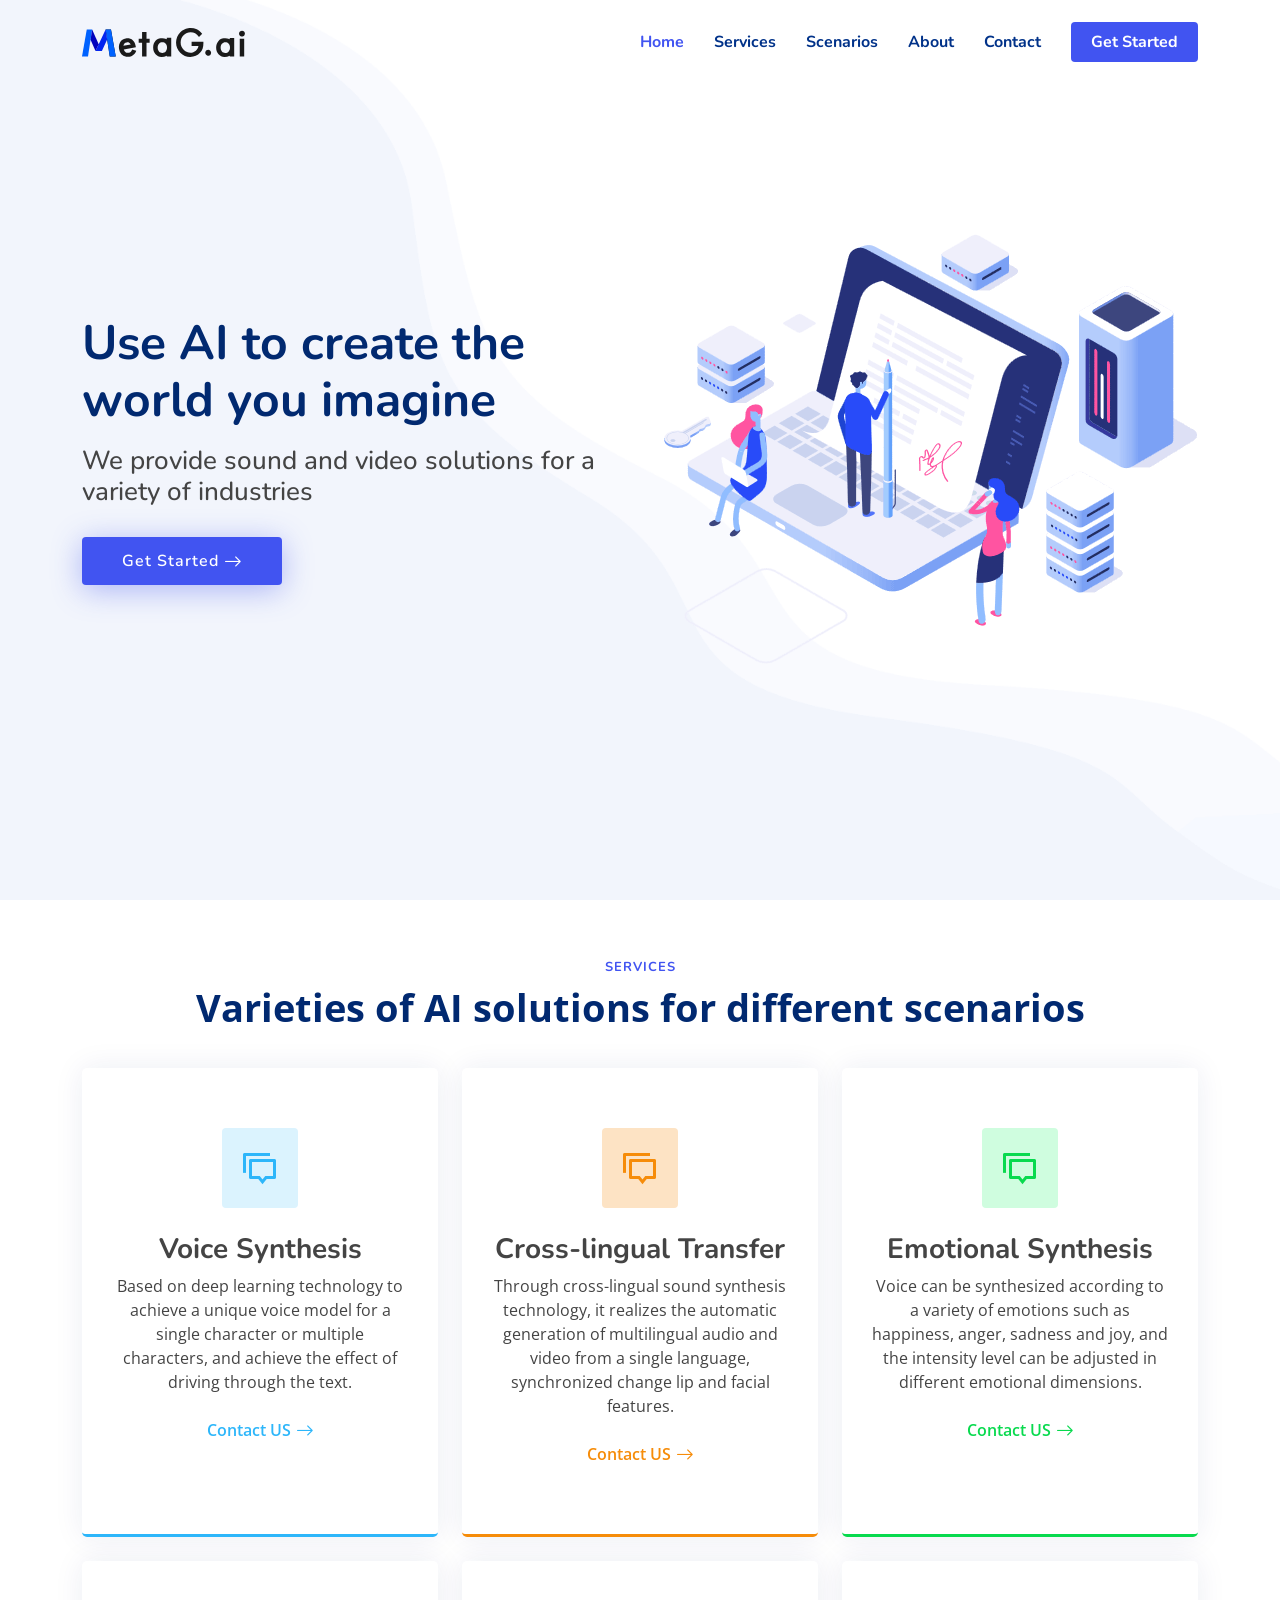
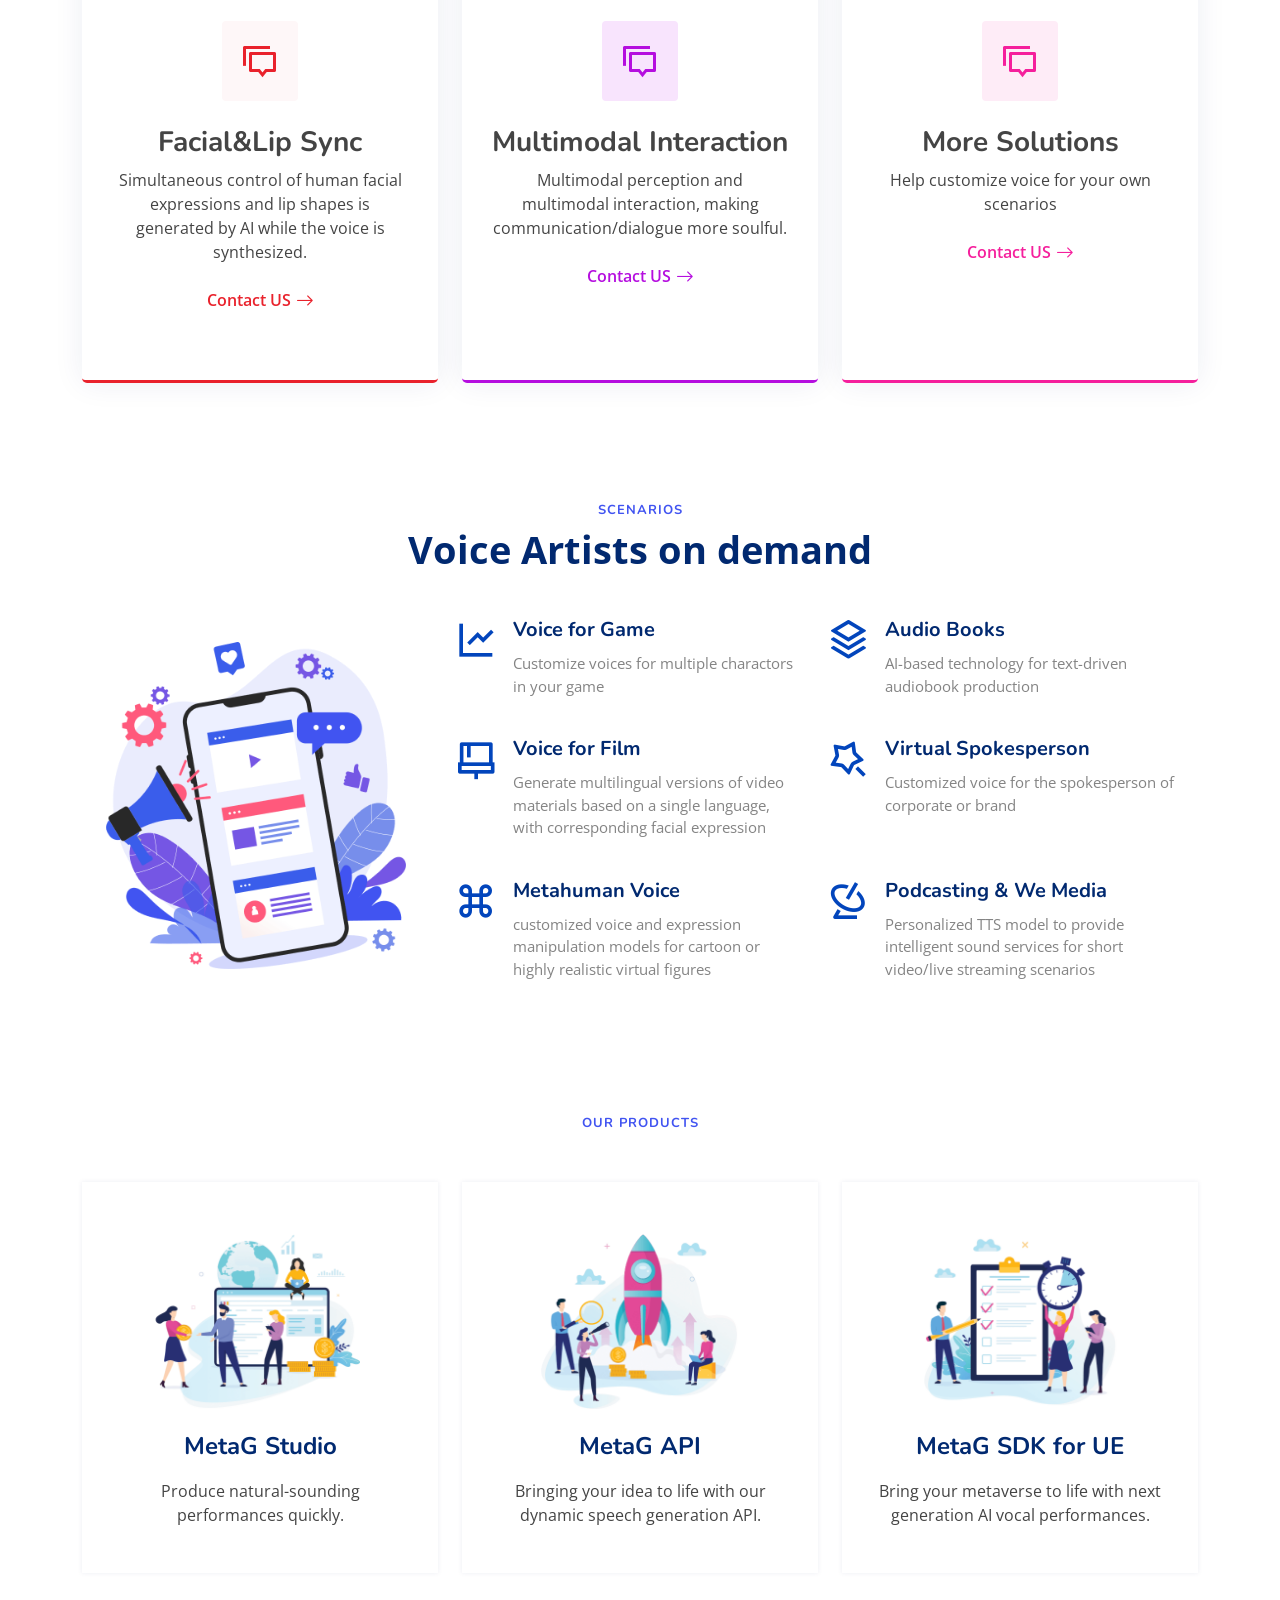
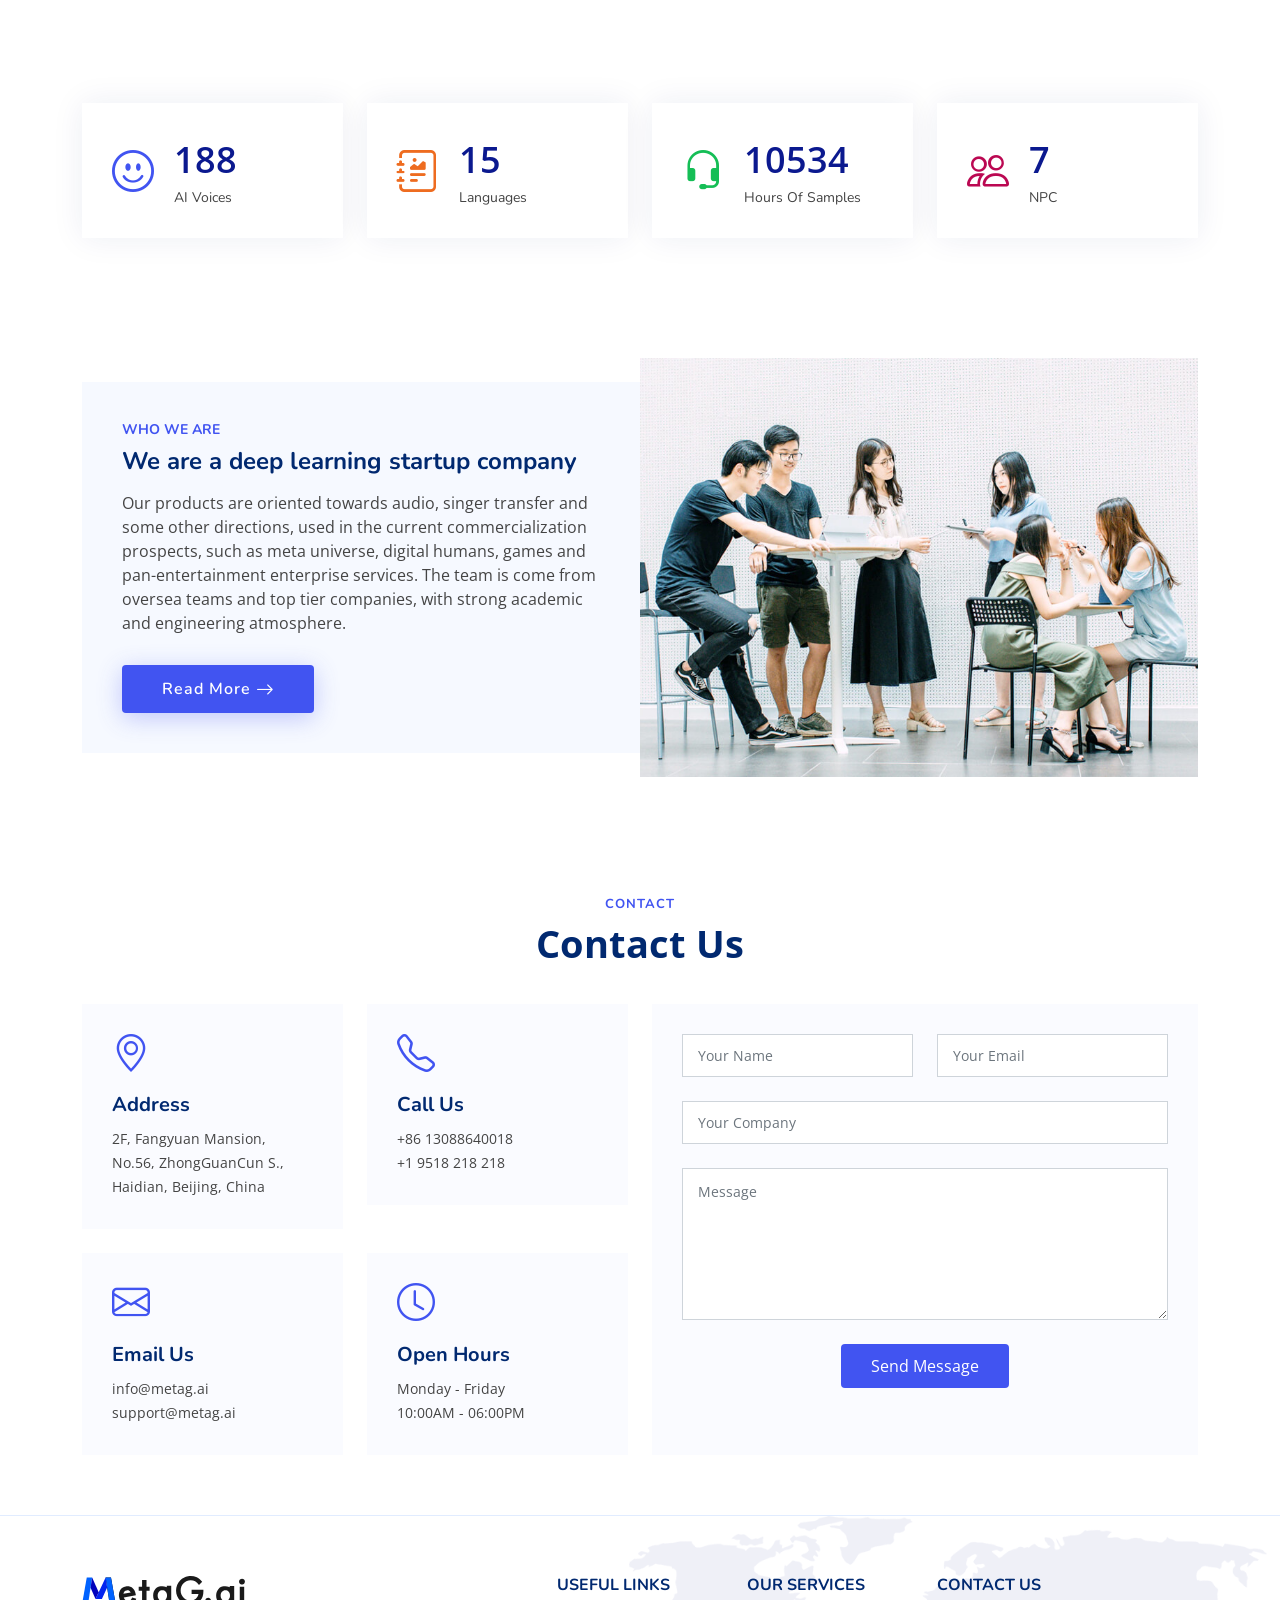
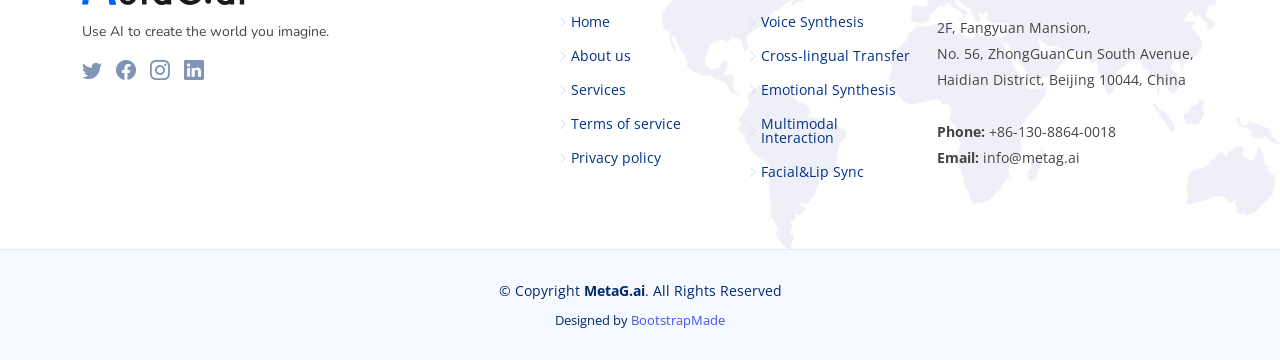
==== commit 1dad1cbd: "change the content" ====
--- a/index.html
+++ b/index.html
@@ -44,7 +44,7 @@
         <ul>
           <li><a class="nav-link scrollto active" href="#hero">Home</a></li>
           <li><a class="nav-link scrollto" href="#services">Services</a></li>
-          <li><a class="nav-link scrollto" href="#features">Features</a></li>
+          <li><a class="nav-link scrollto" href="#features">Scenarios</a></li>
           <li><a class="nav-link scrollto" href="#about">About</a></li>
 	 <!--
           <li class="dropdown"><a href="#"><span>Drop Down</span> <i class="bi bi-chevron-down"></i></a>
@@ -81,7 +81,7 @@
       <div class="row">
         <div class="col-lg-6 d-flex flex-column justify-content-center">
           <h1 data-aos="fade-up">Use AI to create the world you imagine</h1>
-          <h2 data-aos="fade-up" data-aos-delay="400">We are team of talented engineers supporting the new metaverse</h2>
+          <h2 data-aos="fade-up" data-aos-delay="400">We provide sound and video solutions for a variety of industries </h2>
           <div data-aos="fade-up" data-aos-delay="600">
             <div class="text-center text-lg-start">
               <a href="#about" class="btn-get-started scrollto d-inline-flex align-items-center justify-content-center align-self-center">
@@ -180,7 +180,7 @@
       <div class="container" data-aos="fade-up">
 
         <header class="section-header">
-          <h2>Features</h2>
+          <h2>Scenarios</h2>
           <p> Voice Artists on demand </p>
         </header>
 
@@ -262,8 +262,8 @@
       <div class="container" data-aos="fade-up">
 
         <header class="section-header">
-          <h2>Our Values</h2>
-          <p>We provide sound and video solutions for a variety of industries </p>
+          <h2>Our Products</h2>
+          <p></p>
         </header>
 
         <div class="row">
@@ -579,7 +579,7 @@
                 </div>
 
                 <div class="col-md-12">
-                  <input type="text" class="form-control" name="subject" placeholder="Subject" required>
+                  <input type="text" class="form-control" name="subject" placeholder="Your Company" required>
                 </div>
 
                 <div class="col-md-12">
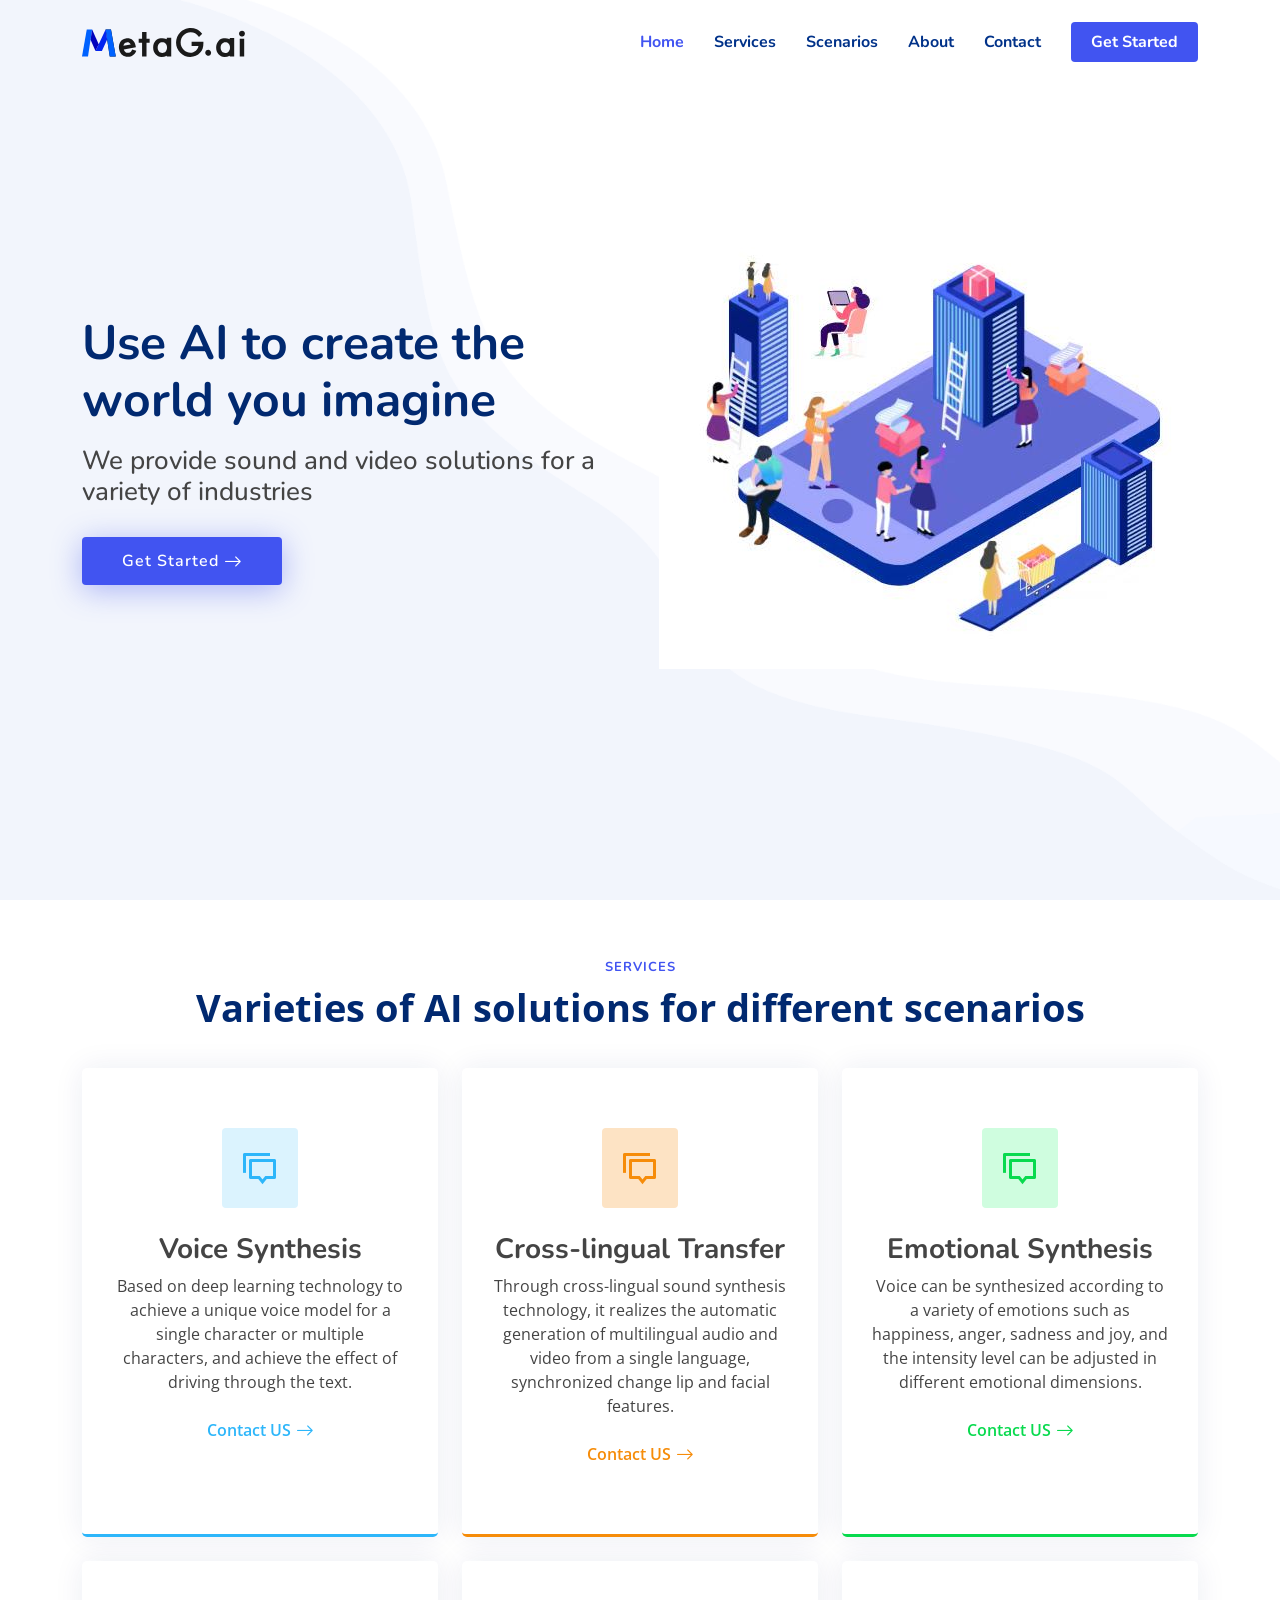
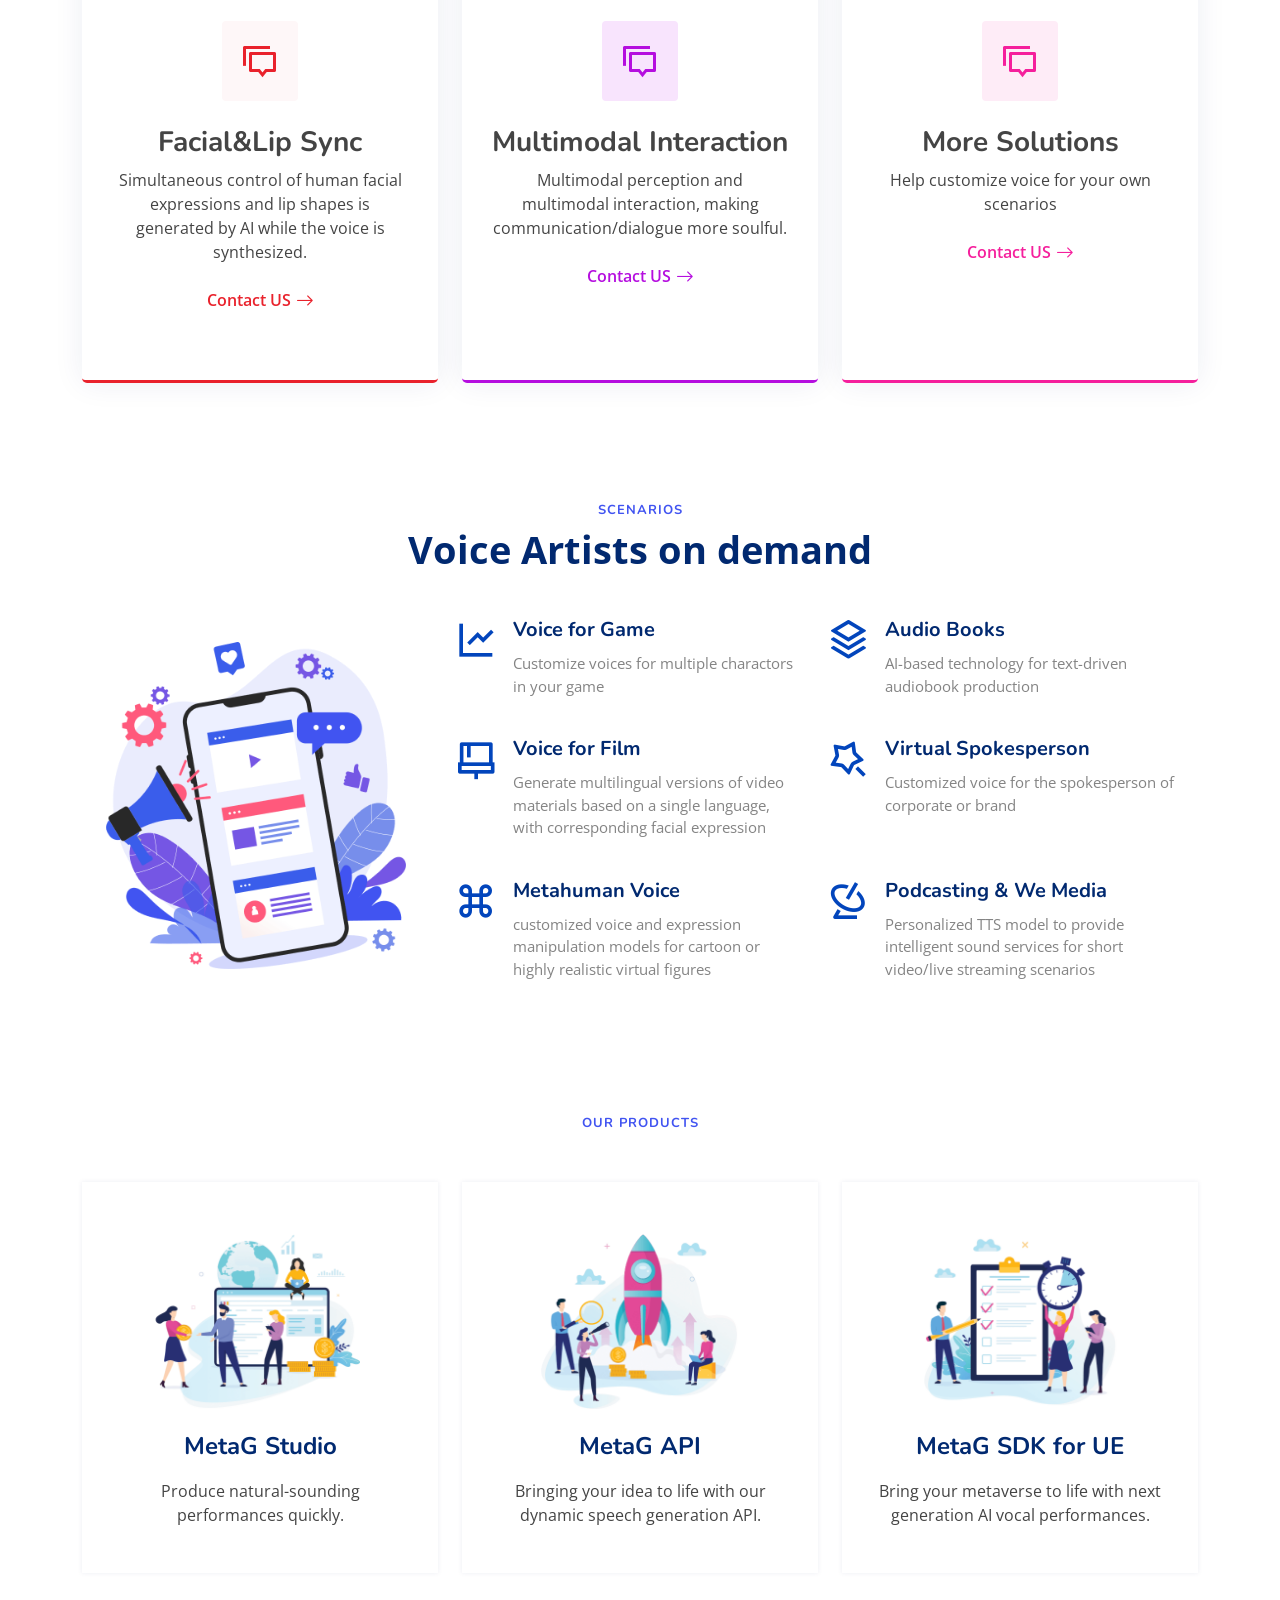
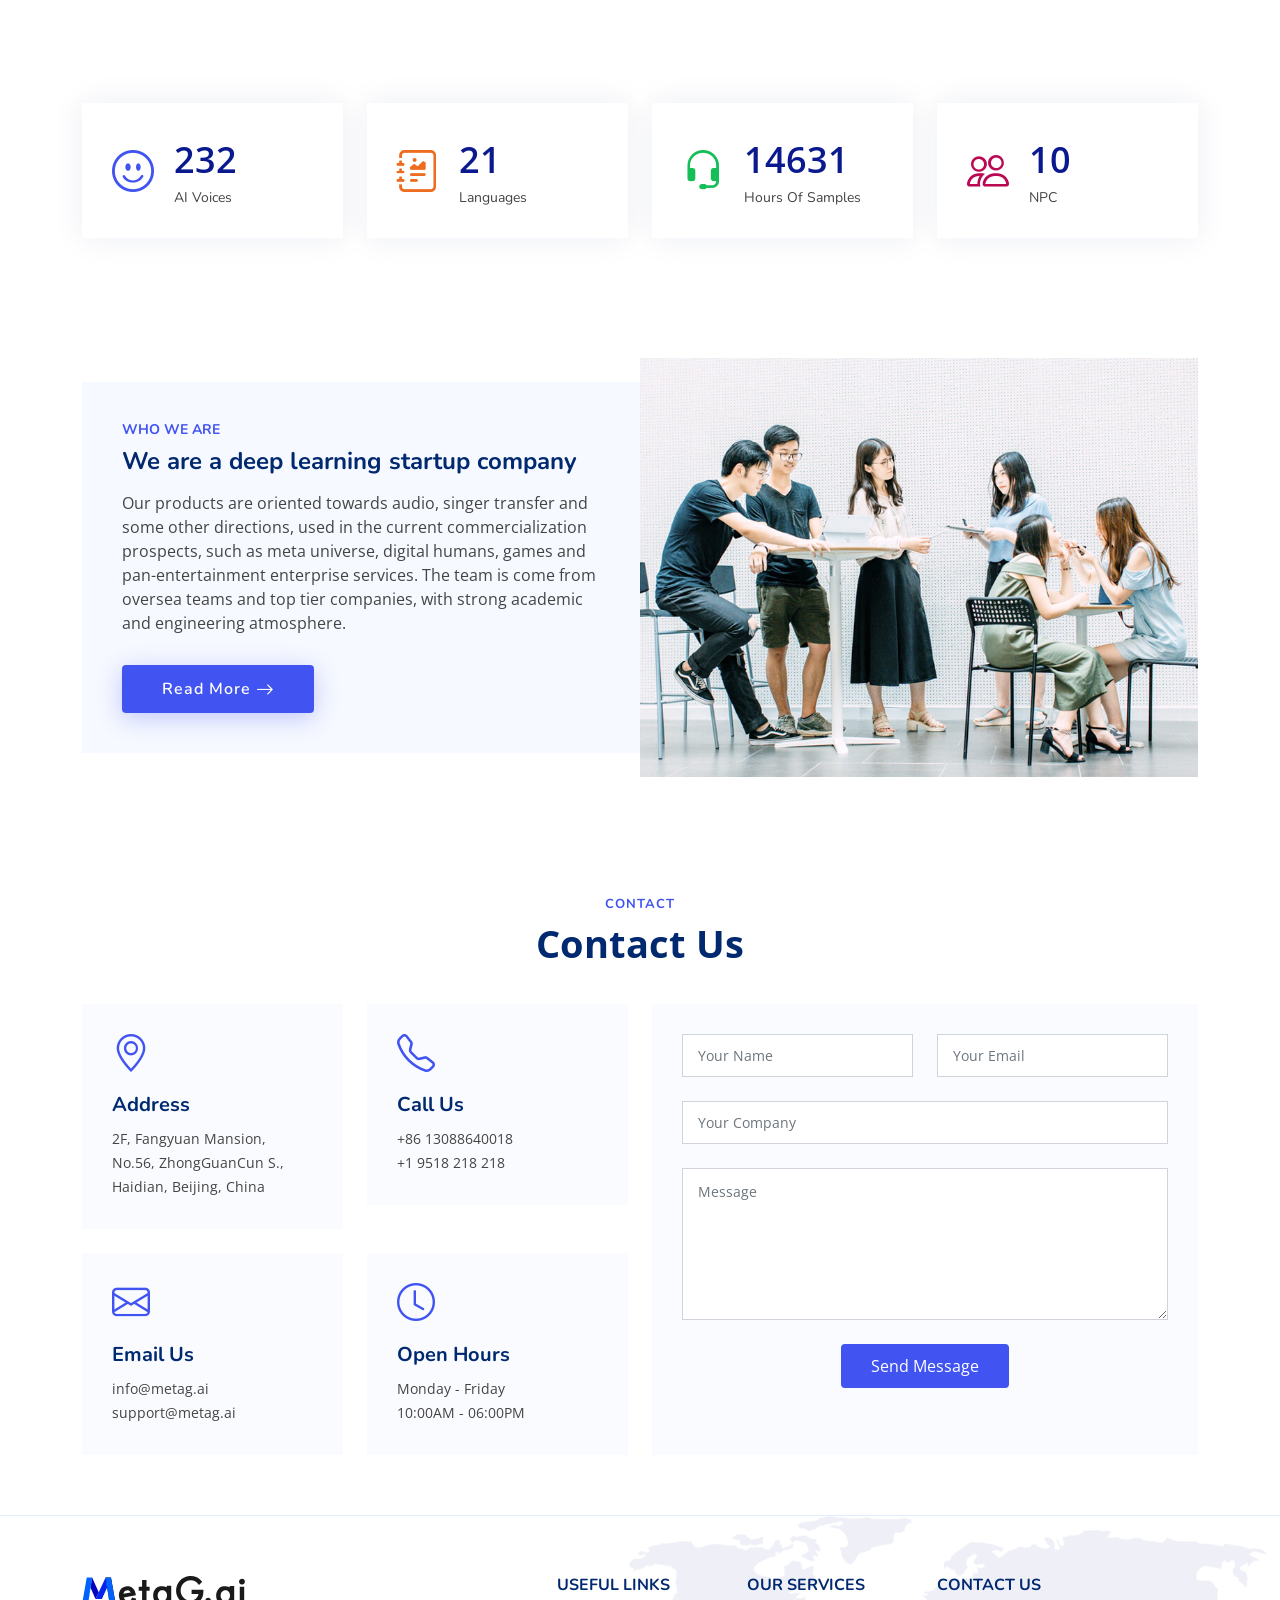
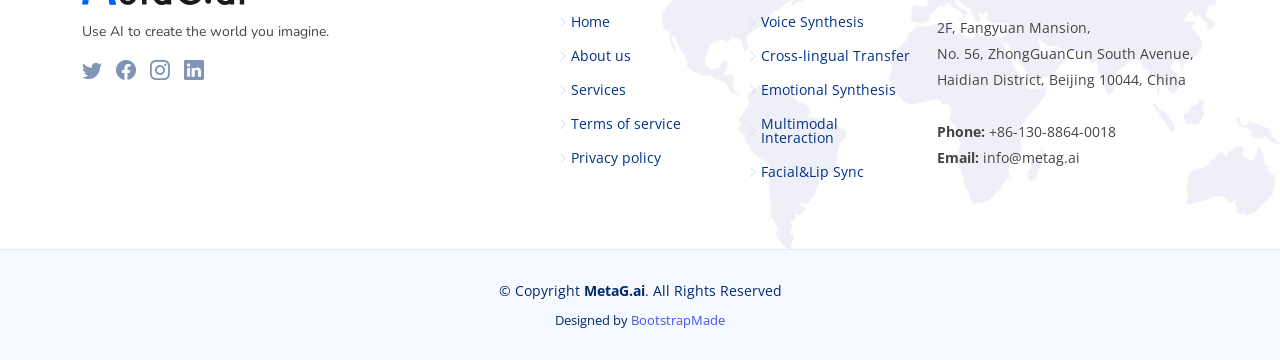
==== commit 05e961a2: "change the top image" ====
--- a/index.html
+++ b/index.html
@@ -92,7 +92,7 @@
           </div>
         </div>
         <div class="col-lg-6 hero-img" data-aos="zoom-out" data-aos-delay="200">
-          <img src="assets/img/hero-img.png" class="img-fluid" alt="">
+          <img src="assets/img/hero-img.jpg" class="img-fluid" alt="">
         </div>
       </div>
     </div>
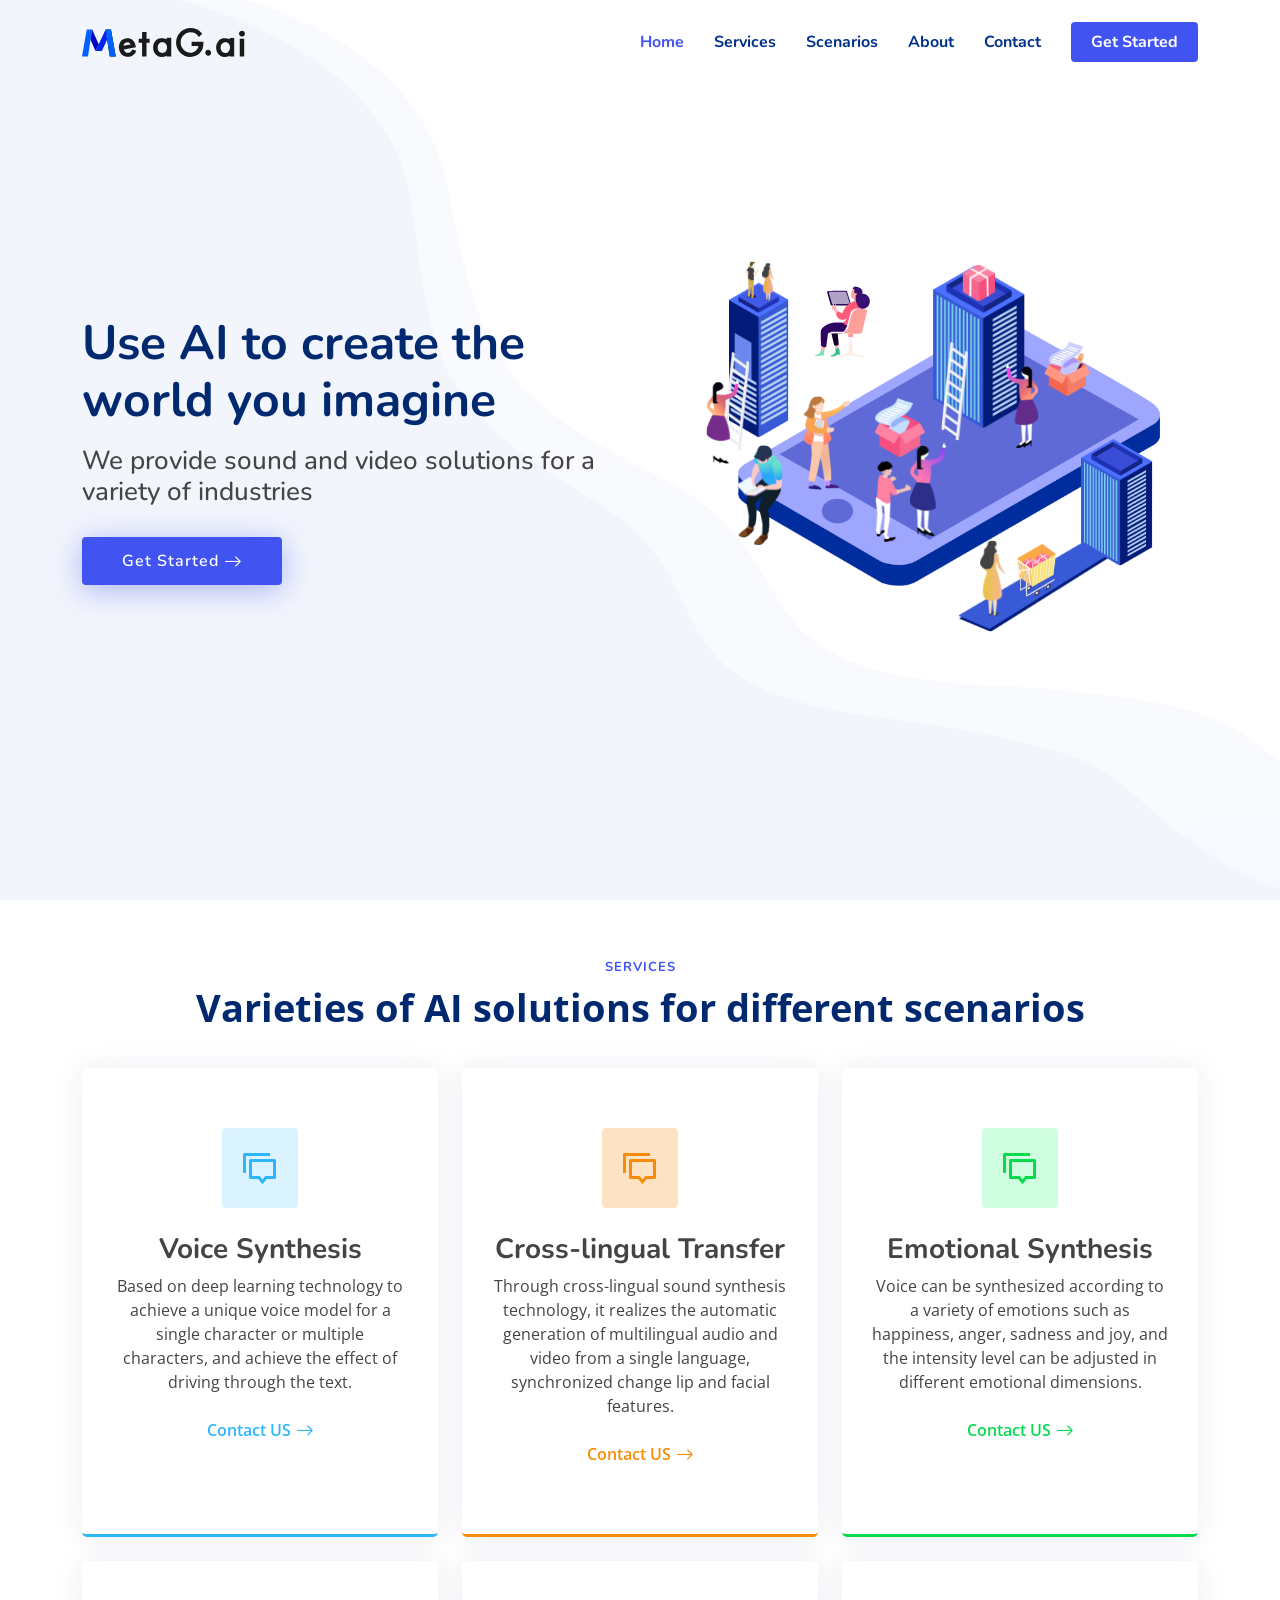
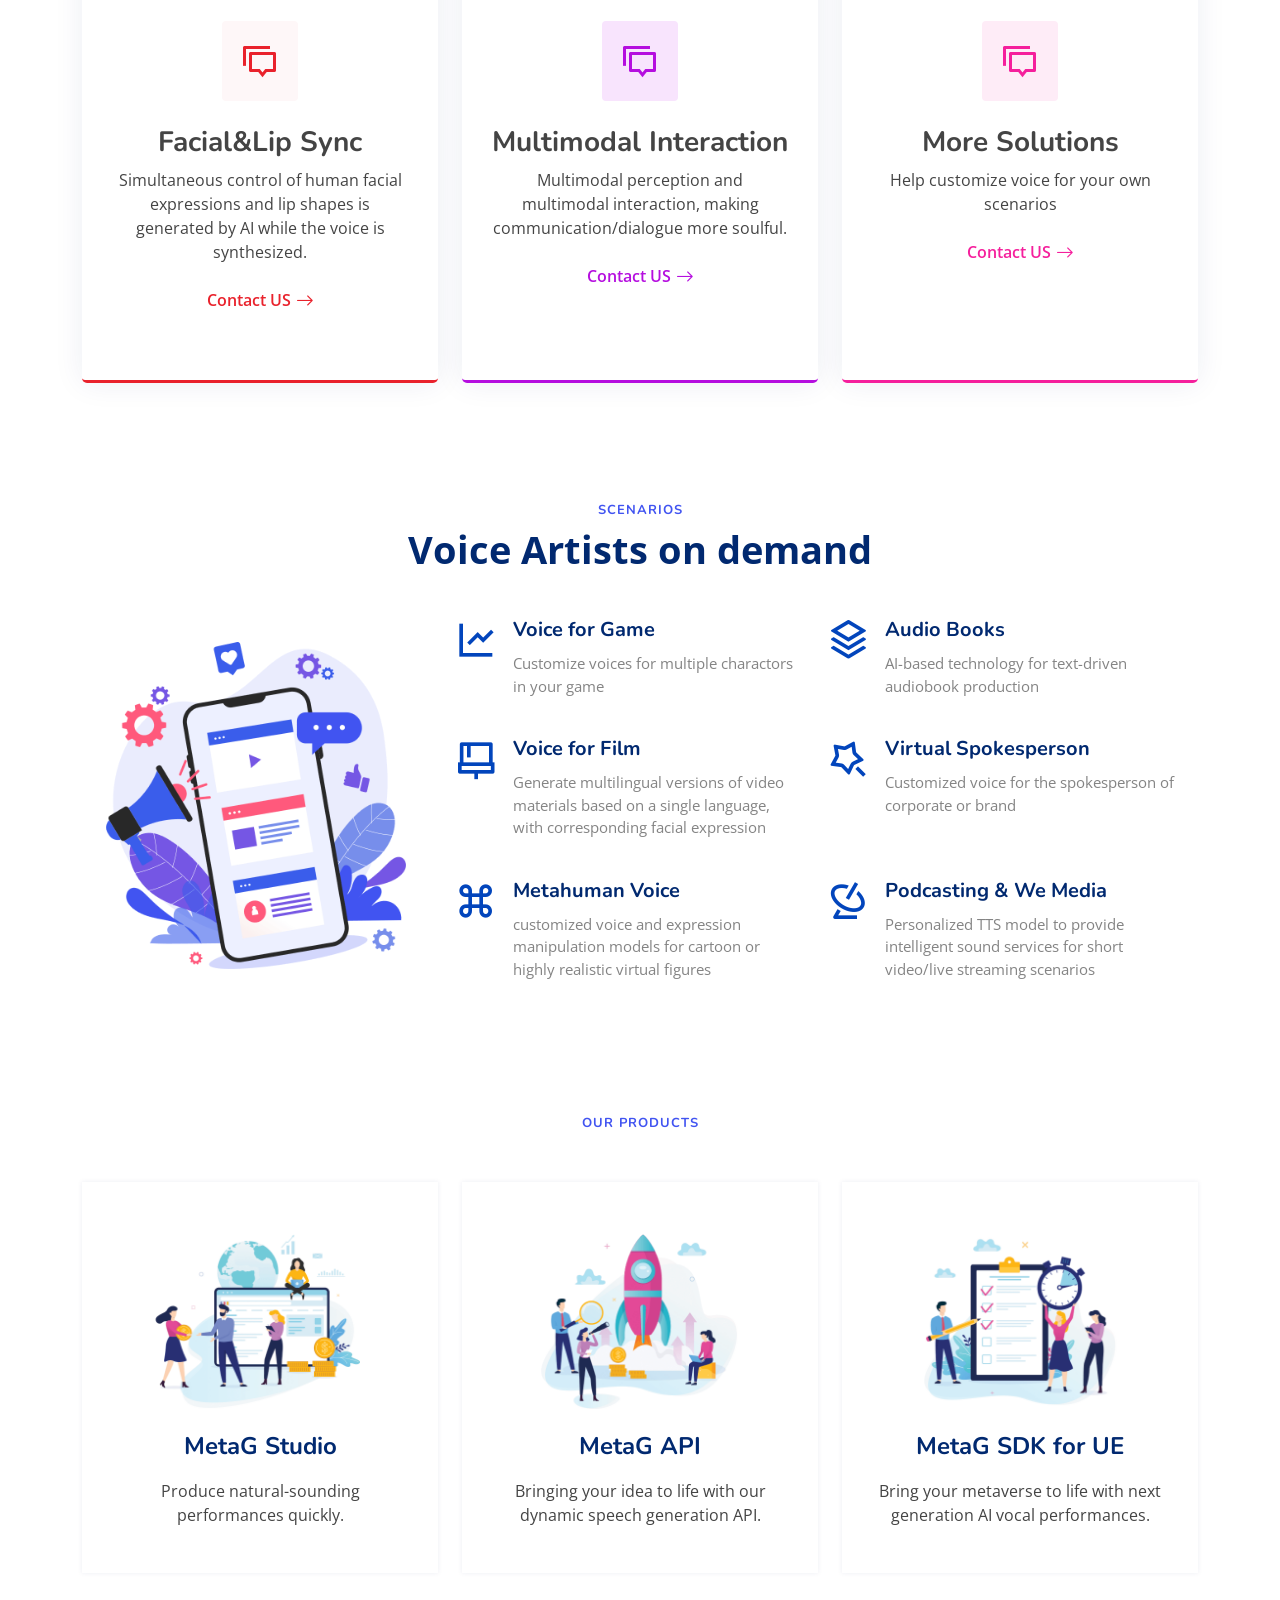
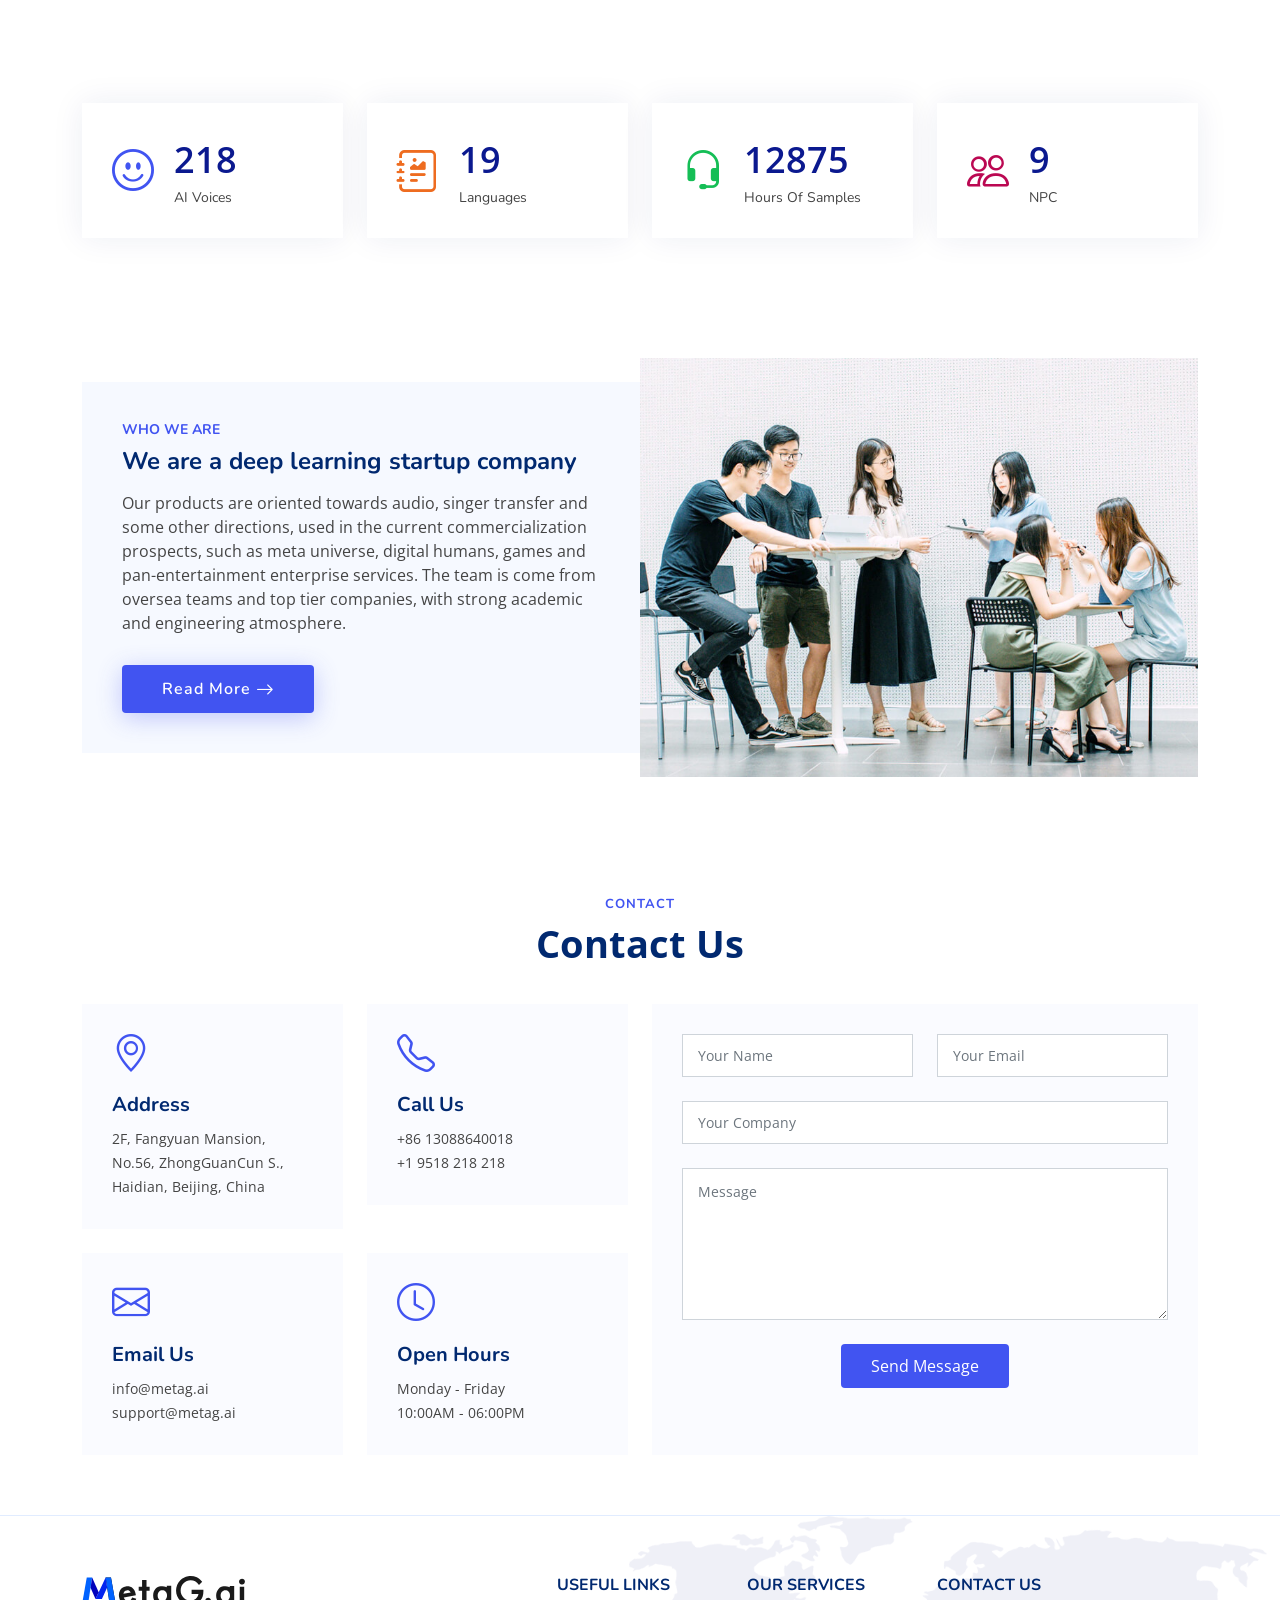
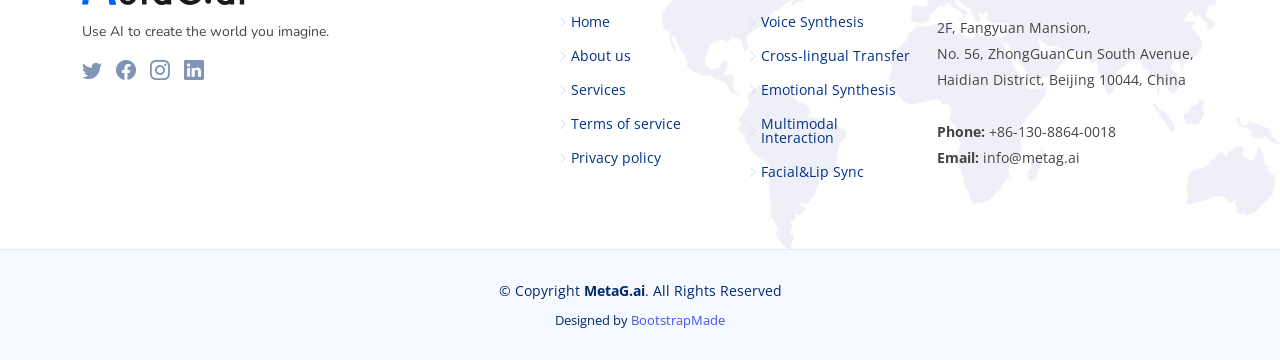
==== commit 62bca273: "replace the hero-img, enable the contact form" ====
--- a/index.html
+++ b/index.html
@@ -84,7 +84,7 @@
           <h2 data-aos="fade-up" data-aos-delay="400">We provide sound and video solutions for a variety of industries </h2>
           <div data-aos="fade-up" data-aos-delay="600">
             <div class="text-center text-lg-start">
-              <a href="#about" class="btn-get-started scrollto d-inline-flex align-items-center justify-content-center align-self-center">
+              <a href="#contact" class="btn-get-started scrollto d-inline-flex align-items-center justify-content-center align-self-center">
                 <span>Get Started</span>
                 <i class="bi bi-arrow-right"></i>
               </a>
@@ -92,7 +92,7 @@
           </div>
         </div>
         <div class="col-lg-6 hero-img" data-aos="zoom-out" data-aos-delay="200">
-          <img src="assets/img/hero-img.jpg" class="img-fluid" alt="">
+          <img src="assets/img/hero-img.png" class="img-fluid" alt="">
         </div>
       </div>
     </div>
@@ -349,146 +349,11 @@
       </div>
     </section><!-- End Counts Section -->
 
-    <!-- ======= F.A.Q Section ======= 
-    <section id="faq" class="faq">
-
-      <div class="container" data-aos="fade-up">
-
-        <header class="section-header">
-          <h2>F.A.Q</h2>
-          <p>Frequently Asked Questions</p>
-        </header>
-
-        <div class="row">
-          <div class="col-lg-6">
-            <!-- F.A.Q List 1
-            <div class="accordion accordion-flush" id="faqlist1">
-              <div class="accordion-item">
-                <h2 class="accordion-header">
-                  <button class="accordion-button collapsed" type="button" data-bs-toggle="collapse" data-bs-target="#faq-content-1">
-                    What is AI Voice?
-                  </button>
-                </h2>
-                <div id="faq-content-1" class="accordion-collapse collapse" data-bs-parent="#faqlist1">
-                  <div class="accordion-body">
-		       pleas give the answer
-                  </div>
-                </div>
-              </div>
-
-              <div class="accordion-item">
-                <h2 class="accordion-header">
-                  <button class="accordion-button collapsed" type="button" data-bs-toggle="collapse" data-bs-target="#faq-content-2">
-                    What customizations can I do with the AI Voices?
-                  </button>
-                </h2>
-                <div id="faq-content-2" class="accordion-collapse collapse" data-bs-parent="#faqlist1">
-                  <div class="accordion-body">
-                      please give out the answer
-                  </div>
-                </div>
-              </div>
-
-              <div class="accordion-item">
-                <h2 class="accordion-header">
-                  <button class="accordion-button collapsed" type="button" data-bs-toggle="collapse" data-bs-target="#faq-content-3">
-                   Can I use the voices for commercial purpose? 
-                  </button>
-                </h2>
-                <div id="faq-content-3" class="accordion-collapse collapse" data-bs-parent="#faqlist1">
-                  <div class="accordion-body">
-			pleas give out the answer
-                  </div>
-                </div>
-              </div>
-
-            </div>
-          </div>
-
-          <div class="col-lg-6">
-
-            <!-- F.A.Q List 2
-            <div class="accordion accordion-flush" id="faqlist2">
-
-              <div class="accordion-item">
-                <h2 class="accordion-header">
-                  <button class="accordion-button collapsed" type="button" data-bs-toggle="collapse" data-bs-target="#faq2-content-1">
-                    How long does it take to synthesize text into speech?
-                  </button>
-                </h2>
-                <div id="faq2-content-1" class="accordion-collapse collapse" data-bs-parent="#faqlist2">
-                  <div class="accordion-body">
-			please gieve out the answer
-                  </div>
-                </div>
-              </div>
-
-              <div class="accordion-item">
-                <h2 class="accordion-header">
-                  <button class="accordion-button collapsed" type="button" data-bs-toggle="collapse" data-bs-target="#faq2-content-2">
-                    How does the sound drives MetaHuman actors in UE?
-                  </button>
-                </h2>
-                <div id="faq2-content-2" class="accordion-collapse collapse" data-bs-parent="#faqlist2">
-                  <div class="accordion-body">
-			please give out the answer
-                  </div>
-                </div>
-              </div>
-
-              <div class="accordion-item">
-                <h2 class="accordion-header">
-                  <button class="accordion-button collapsed" type="button" data-bs-toggle="collapse" data-bs-target="#faq2-content-3">
-                    Can I get a free version to try?
-                  </button>
-                </h2>
-                <div id="faq2-content-3" class="accordion-collapse collapse" data-bs-parent="#faqlist2">
-                  <div class="accordion-body">
-			for sure
-                  </div>
-                </div>
-              </div>
-
-            </div>
-          </div>
-
-        </div>
-
-      </div>
-
-    </section><!-- End F.A.Q Section -->
-
-    <!-- ======= Clients Section ======= 
-    <section id="clients" class="clients">
-
-      <div class="container" data-aos="fade-up">
-
-        <header class="section-header">
-          <h2>Our Clients</h2>
-          <p>Trusted by 100+ users and teams of all sizes</p>
-        </header>
-
-        <div class="clients-slider swiper">
-          <div class="swiper-wrapper align-items-center">
-            <div class="swiper-slide"><img src="assets/img/clients/client-1.png" class="img-fluid" alt=""></div>
-            <div class="swiper-slide"><img src="assets/img/clients/client-2.png" class="img-fluid" alt=""></div>
-            <div class="swiper-slide"><img src="assets/img/clients/client-3.png" class="img-fluid" alt=""></div>
-            <div class="swiper-slide"><img src="assets/img/clients/client-4.png" class="img-fluid" alt=""></div>
-            <div class="swiper-slide"><img src="assets/img/clients/client-5.png" class="img-fluid" alt=""></div>
-            <div class="swiper-slide"><img src="assets/img/clients/client-6.png" class="img-fluid" alt=""></div>
-            <div class="swiper-slide"><img src="assets/img/clients/client-7.png" class="img-fluid" alt=""></div>
-            <div class="swiper-slide"><img src="assets/img/clients/client-8.png" class="img-fluid" alt=""></div>
-          </div>
-          <div class="swiper-pagination"></div>
-        </div>
-      </div>
-
-    </section><!-- End Clients Section -->
-
     <!-- ======= About Section ======= -->
     <section id="about" class="about">
 
       <div class="container" data-aos="fade-up">
+
         <div class="row gx-0">
 
           <div class="col-lg-6 d-flex flex-column justify-content-center" data-aos="fade-up" data-aos-delay="200">
@@ -567,7 +432,7 @@
           </div>
 
           <div class="col-lg-6">
-            <form action="forms/contact.php" method="post" class="php-email-form">
+            <form action="https://prod-01.southeastasia.logic.azure.com:443/workflows/b7b25a0090214853b763e1fa13b10e0f/triggers/manual/paths/invoke?api-version=2016-06-01&sp=%2Ftriggers%2Fmanual%2Frun&sv=1.0&sig=BkjumkRofwdJUbWGKPn31WHKBPopyri6vMmmE8Ojazg" method="post" class="php-email-form">
               <div class="row gy-4">
 
                 <div class="col-md-6">
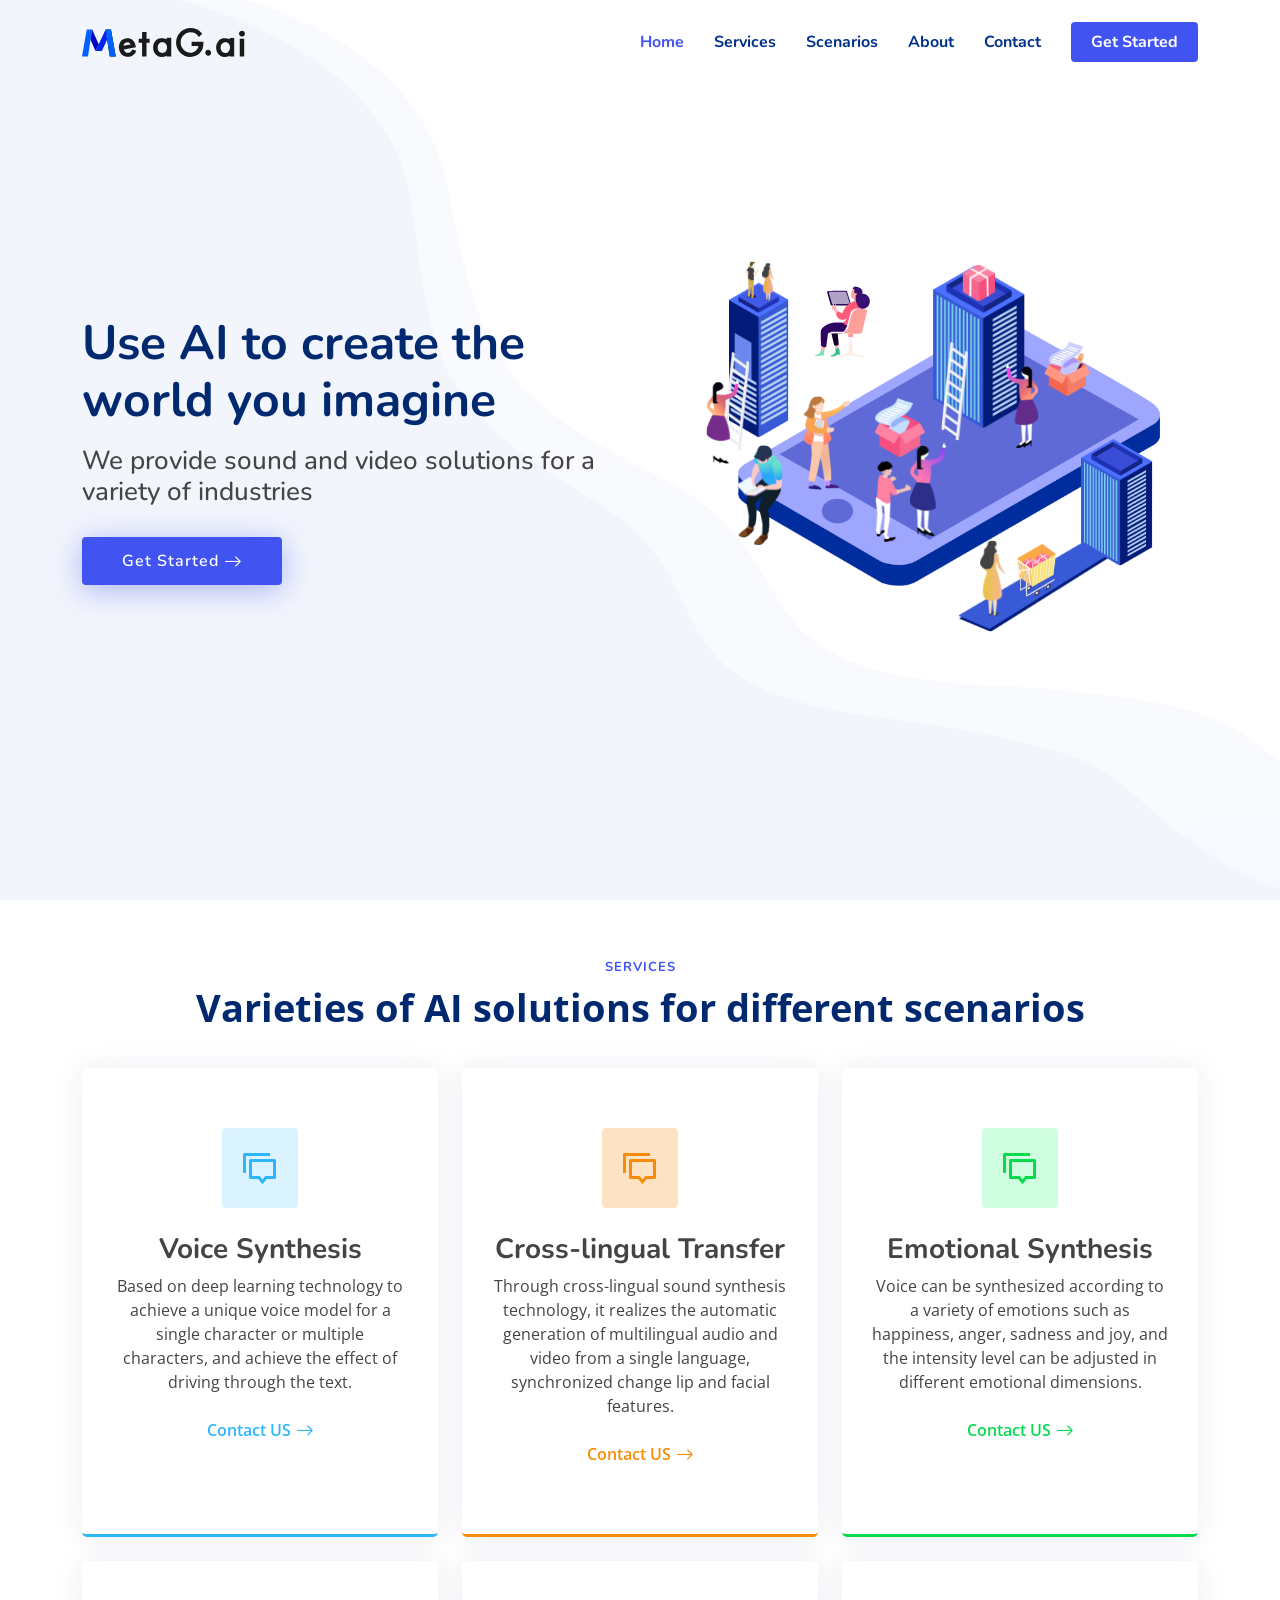
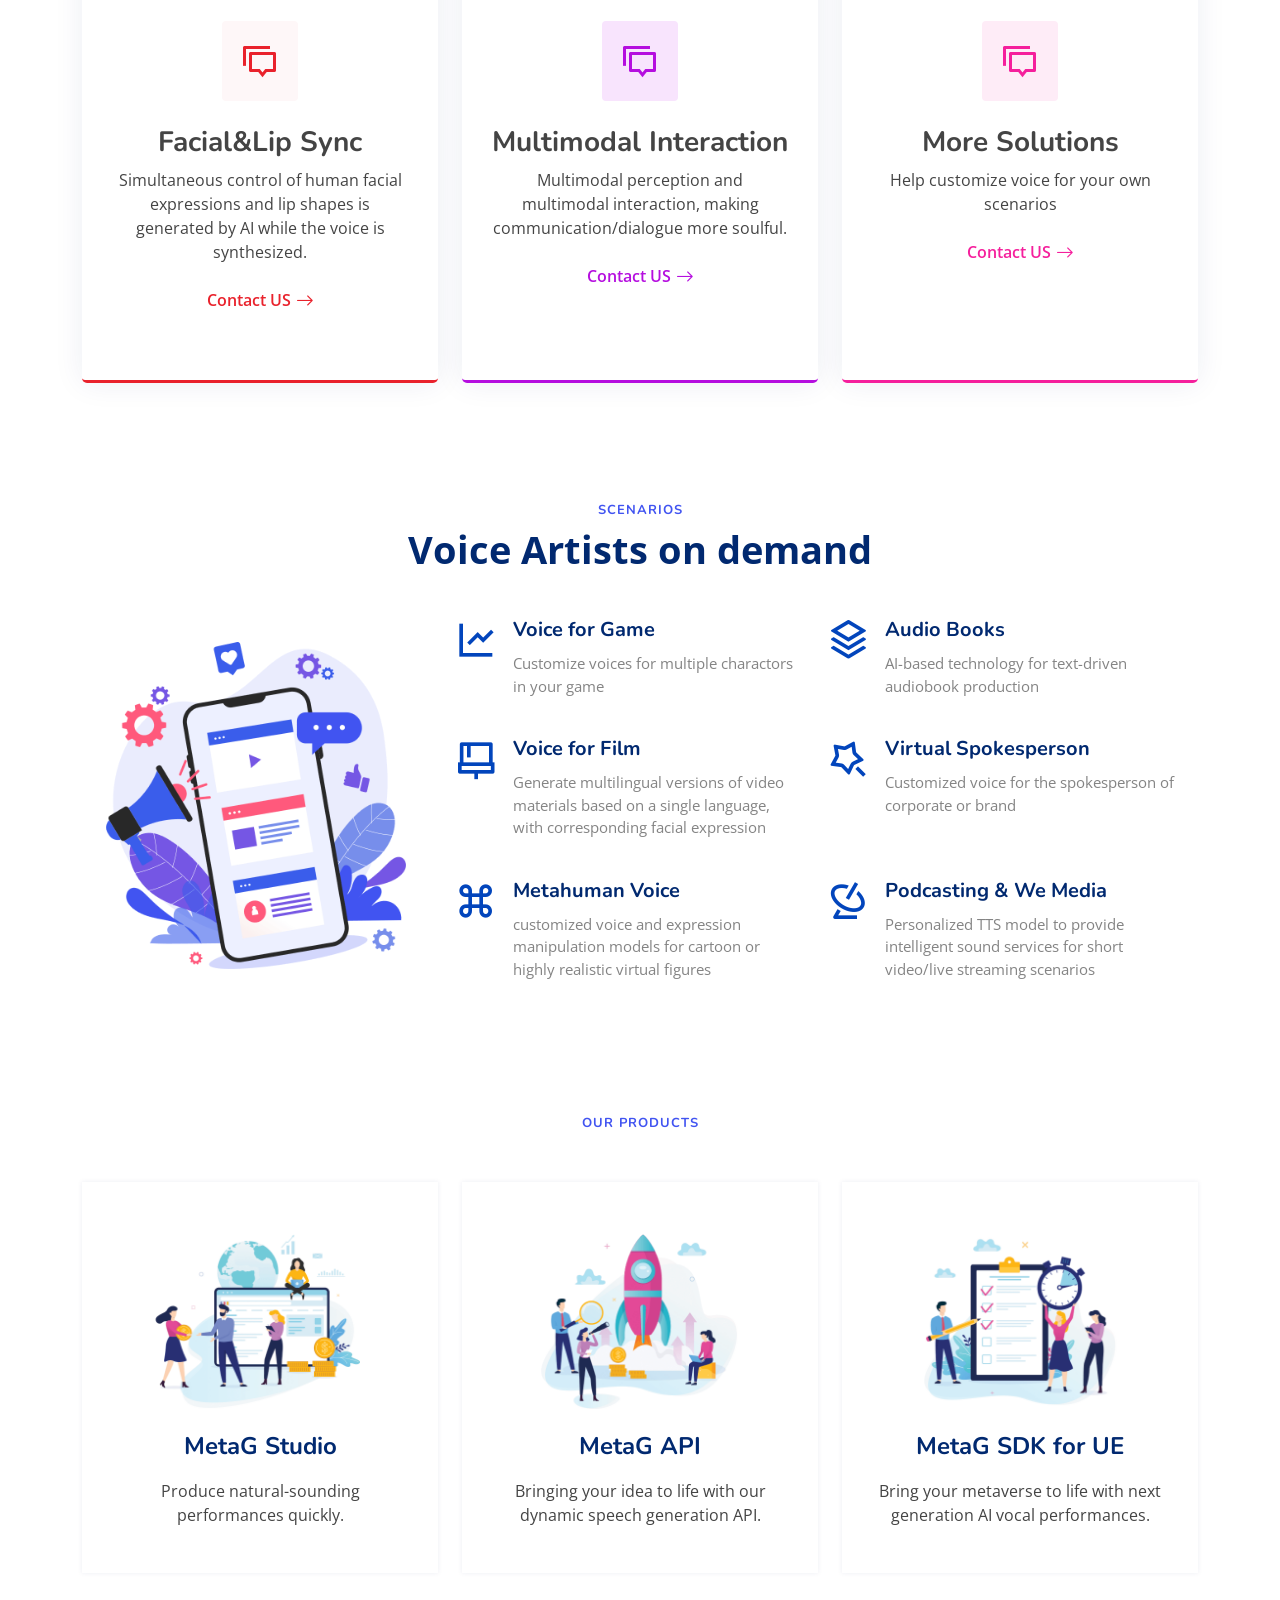
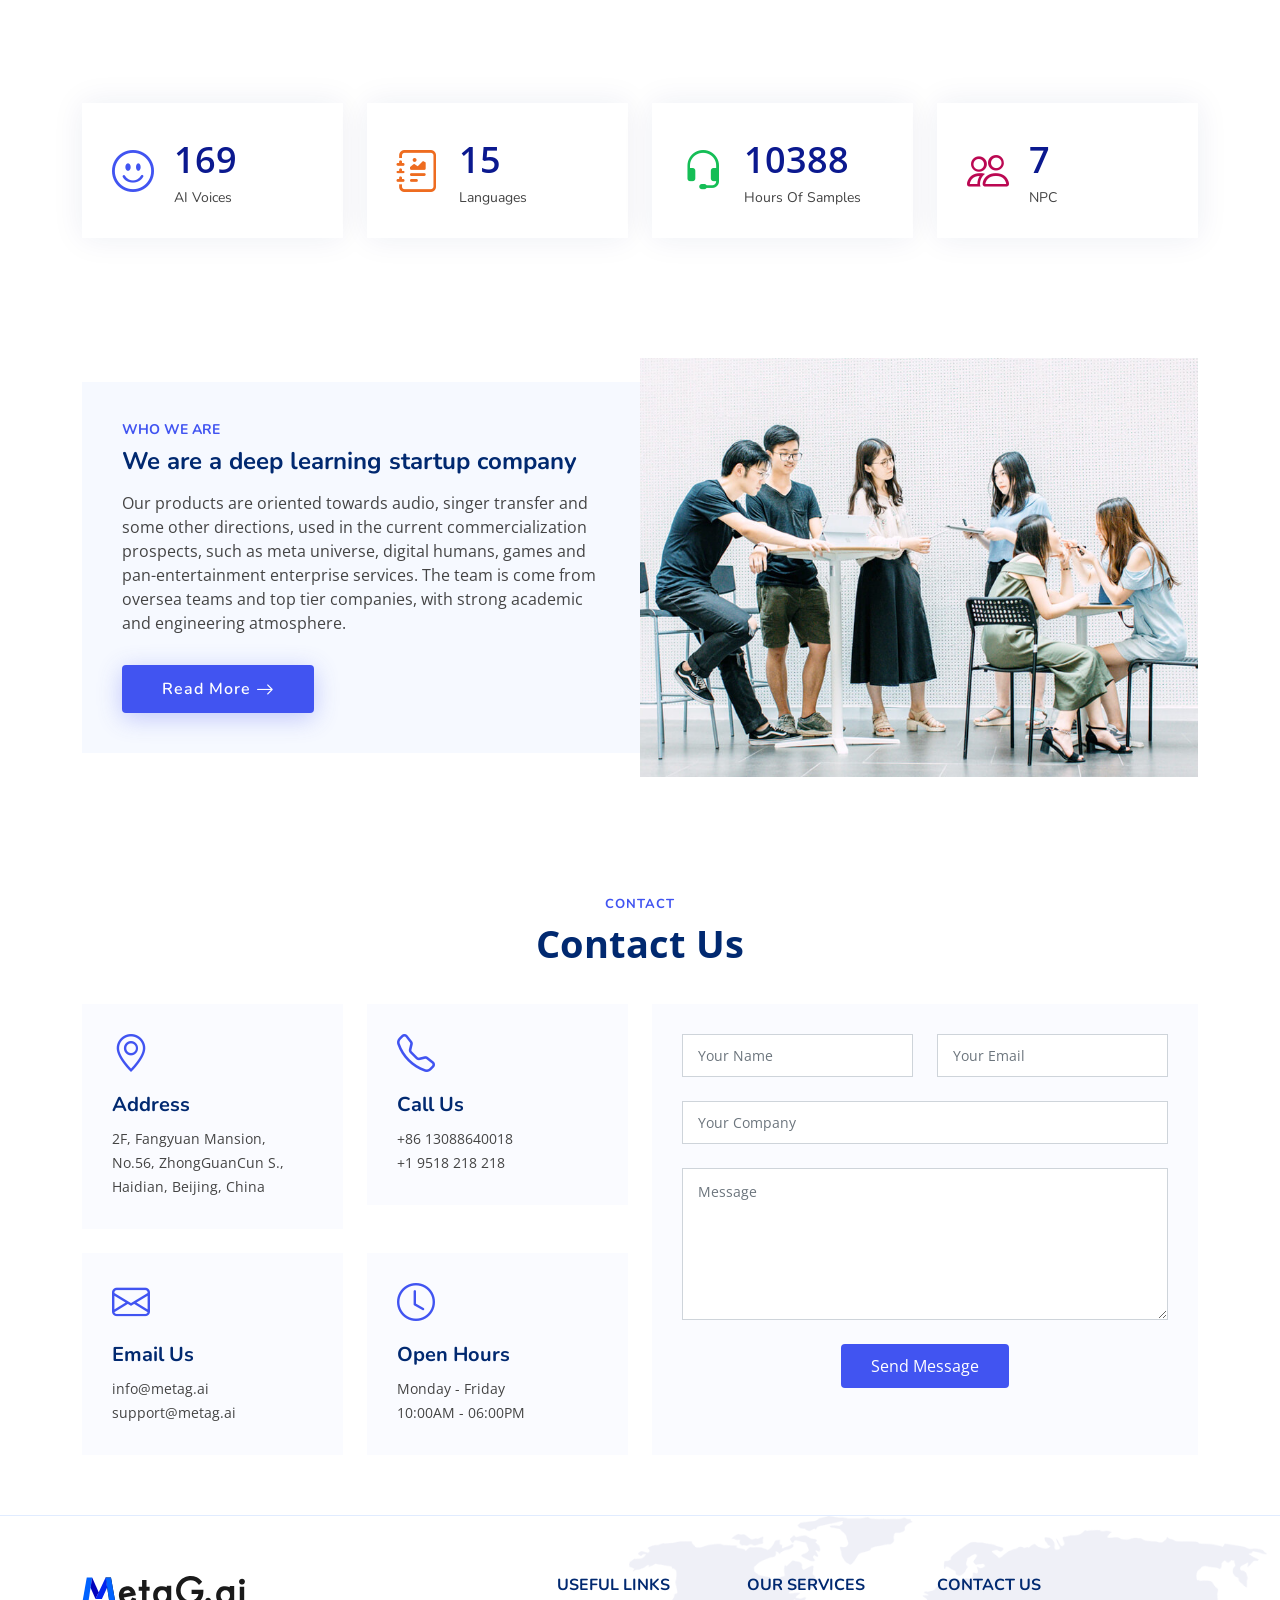
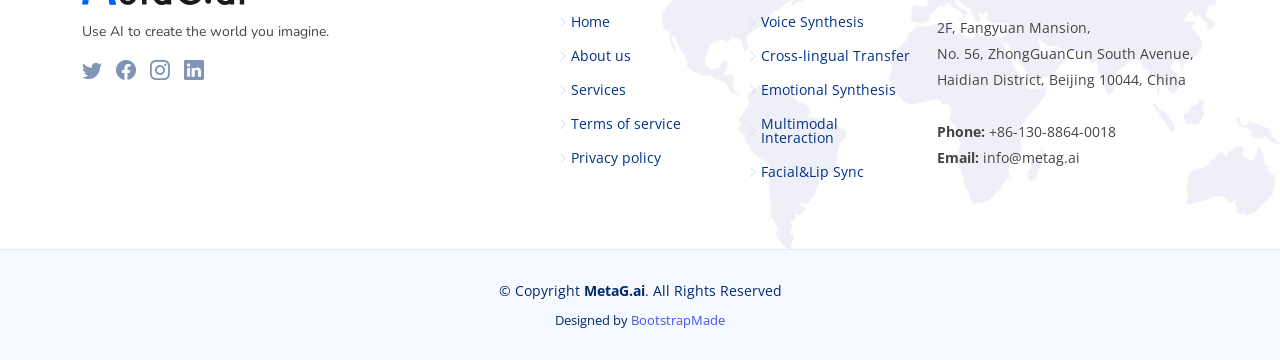
==== commit b306375f: "link GET START button to contact anchor" ====
--- a/index.html
+++ b/index.html
@@ -66,7 +66,7 @@
           </li>
 	  -->
           <li><a class="nav-link scrollto" href="#contact">Contact</a></li>
-          <li><a class="getstarted scrollto" href="#about">Get Started</a></li>
+          <li><a class="getstarted scrollto" href="#contact">Get Started</a></li>
         </ul>
         <i class="bi bi-list mobile-nav-toggle"></i>
       </nav><!-- .navbar -->
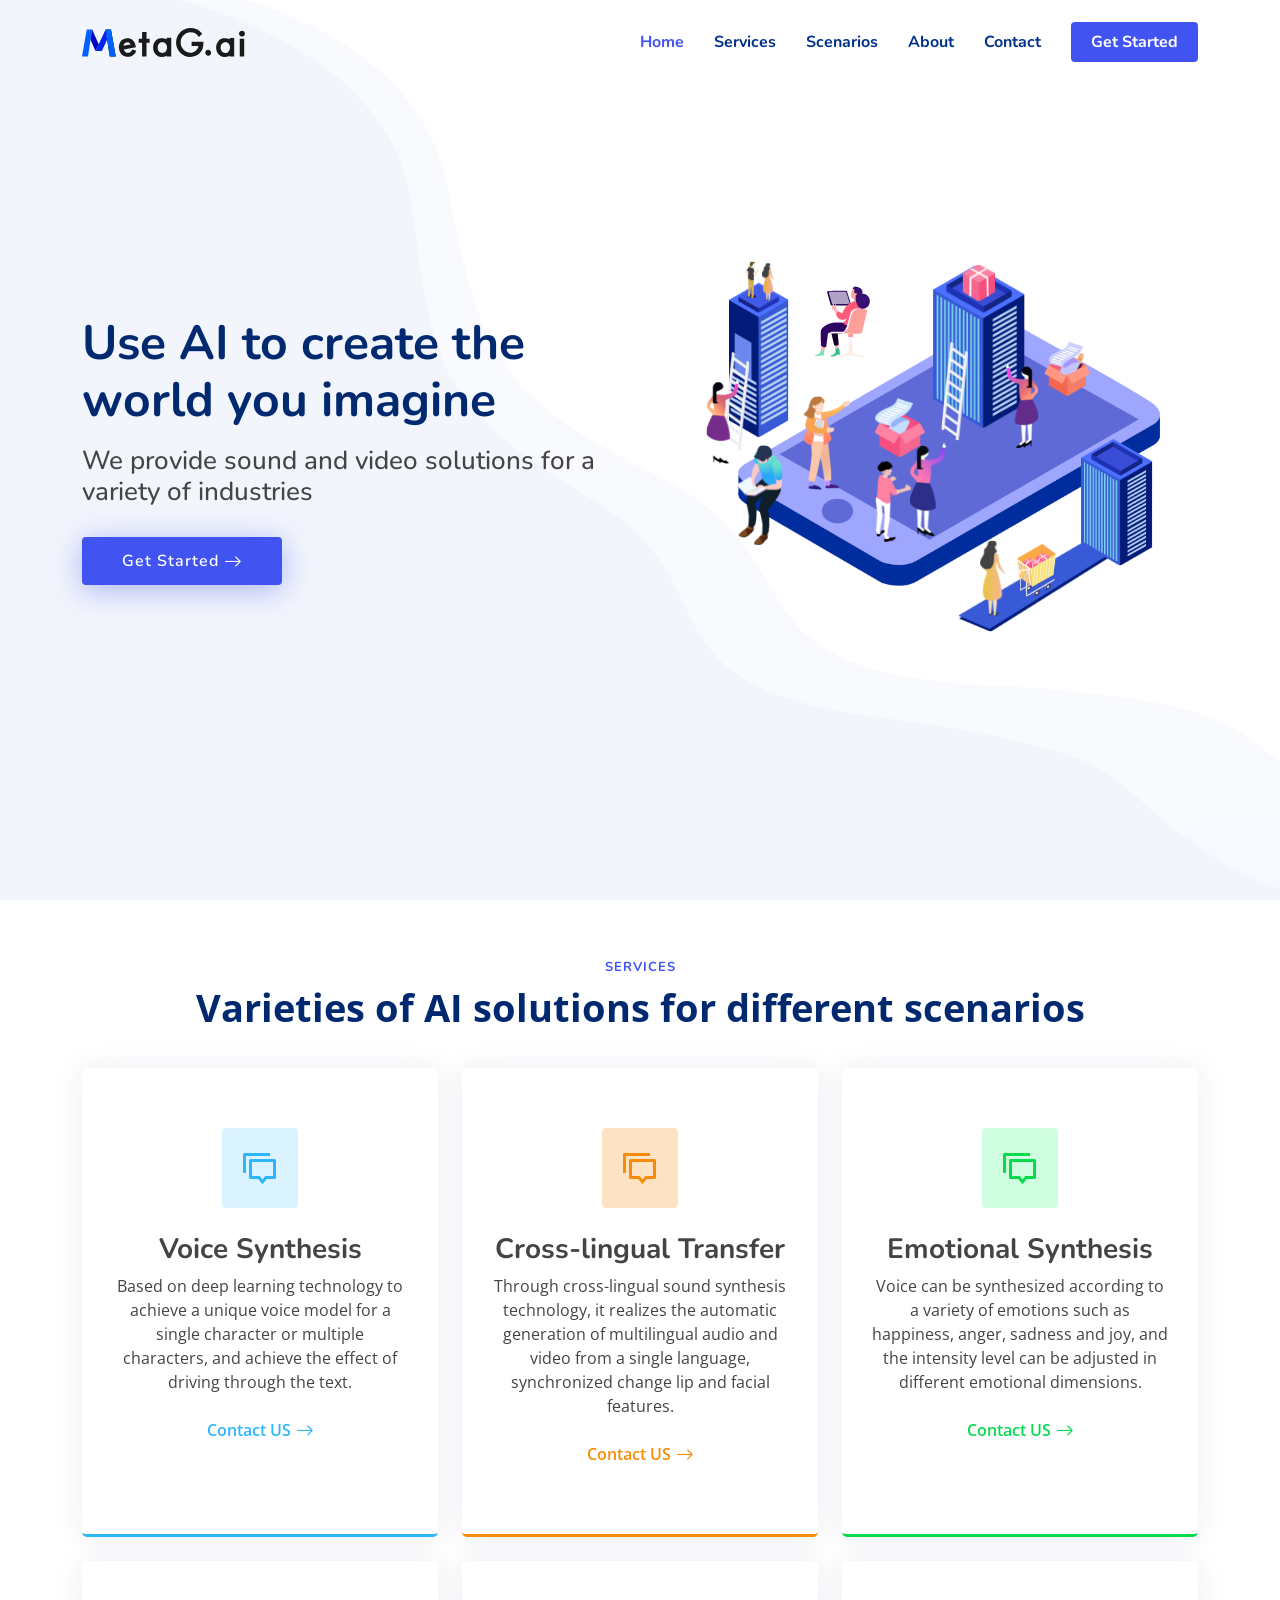
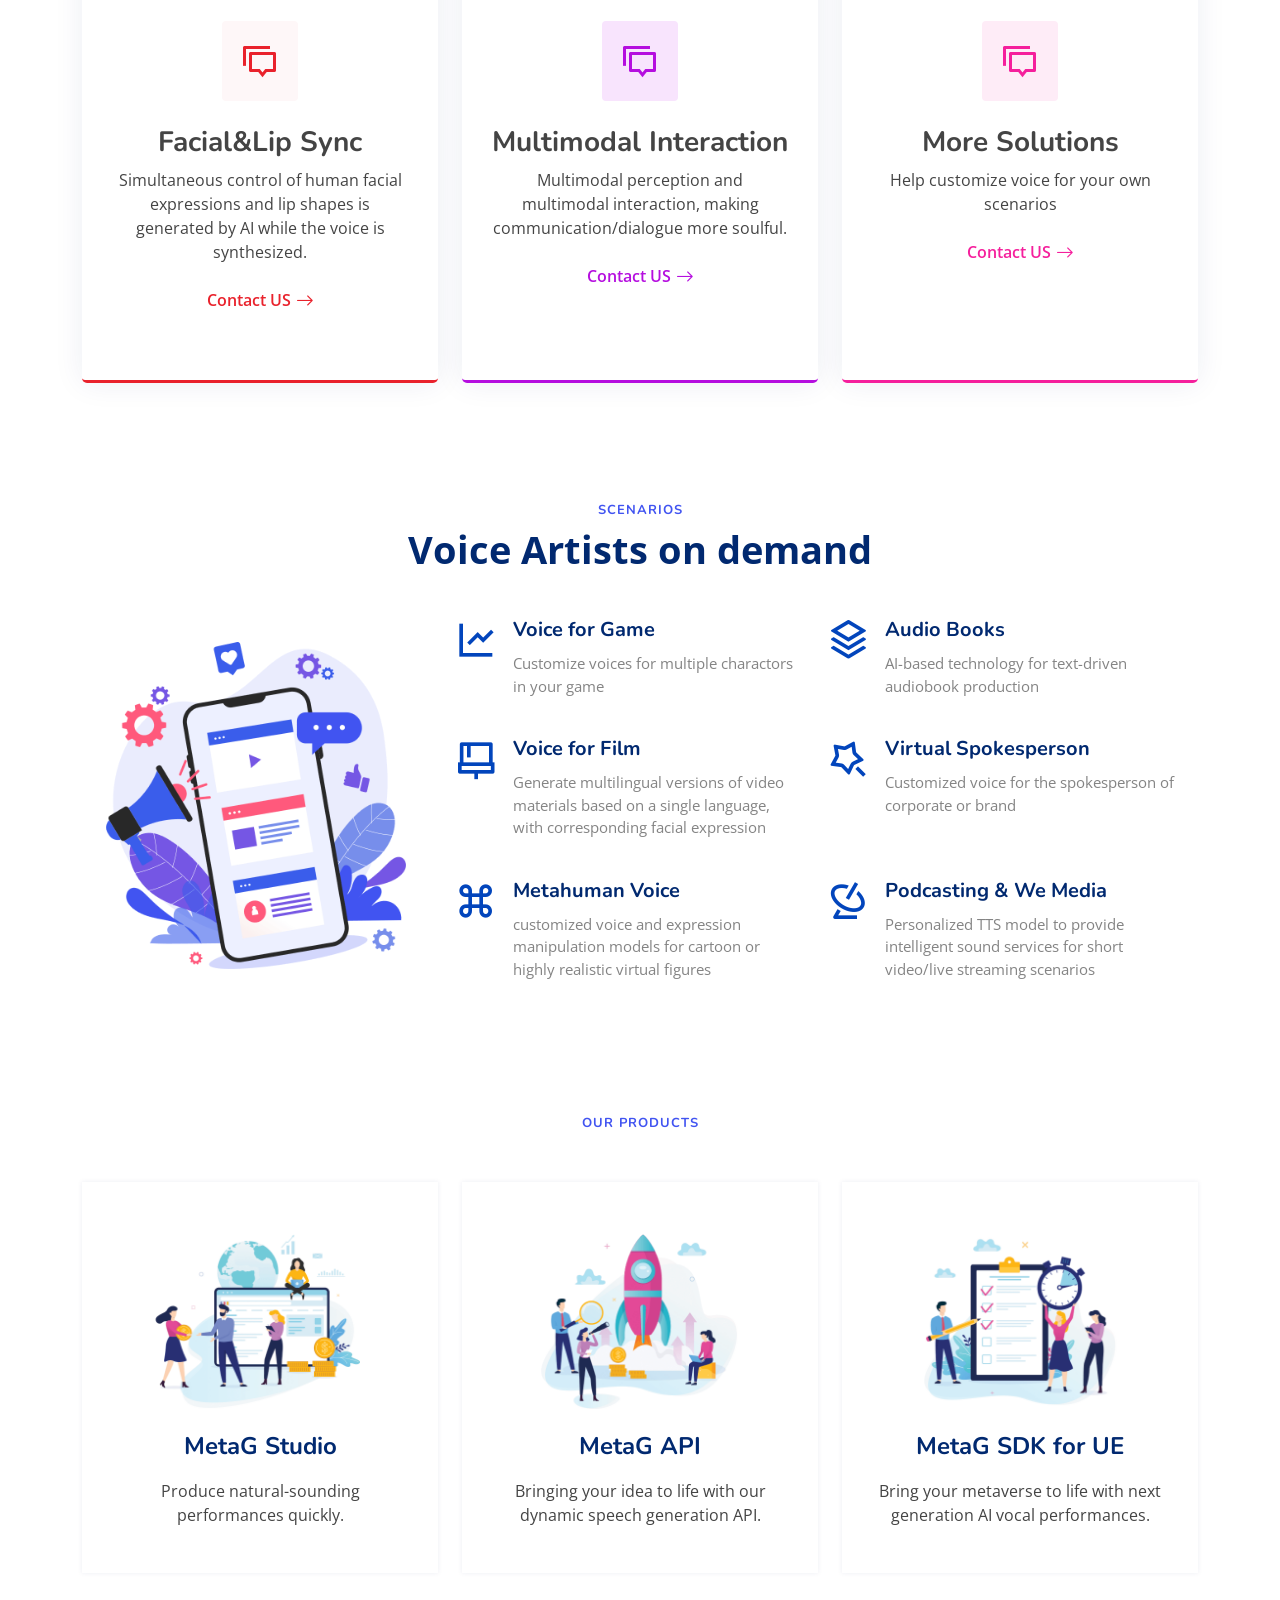
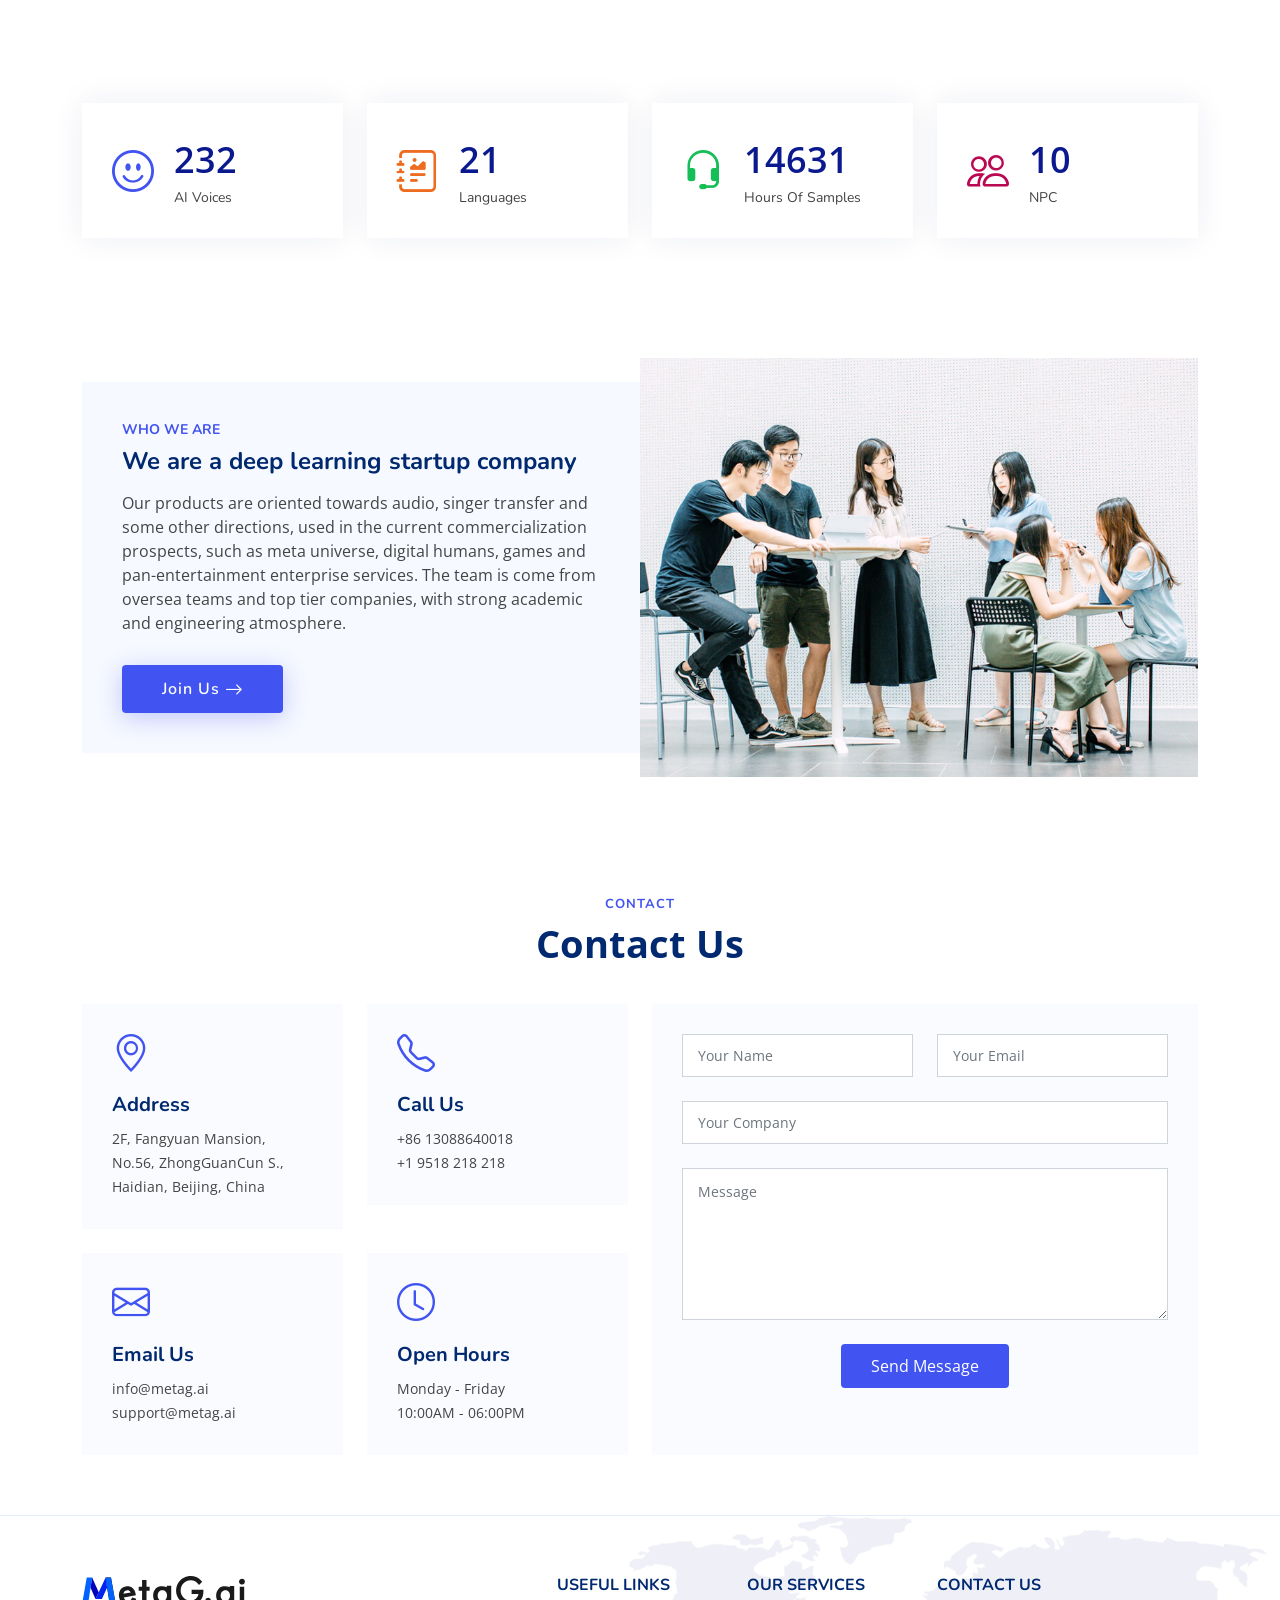
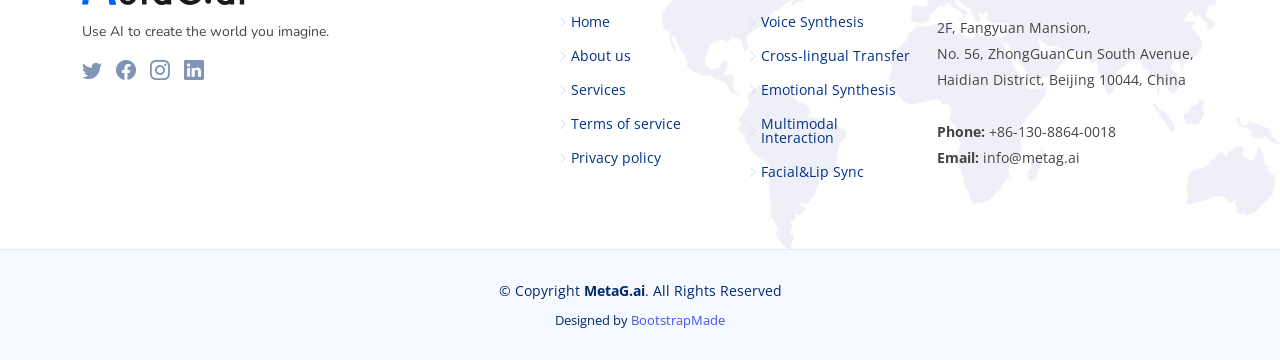
==== commit 85219b81: "add join us button to the about section" ====
--- a/index.html
+++ b/index.html
@@ -364,7 +364,7 @@
                 Our products are oriented towards audio, singer transfer and some other directions, used in the current commercialization prospects, such as meta universe, digital humans, games and pan-entertainment enterprise services. The team is come from oversea teams and top tier companies, with strong academic and engineering atmosphere.               </p>
               <div class="text-center text-lg-start">
                 <a href="#" class="btn-read-more d-inline-flex align-items-center justify-content-center align-self-center">
-                  <span>Read More</span>
+                  <span>Join Us</span>
                   <i class="bi bi-arrow-right"></i>
                 </a>
               </div>
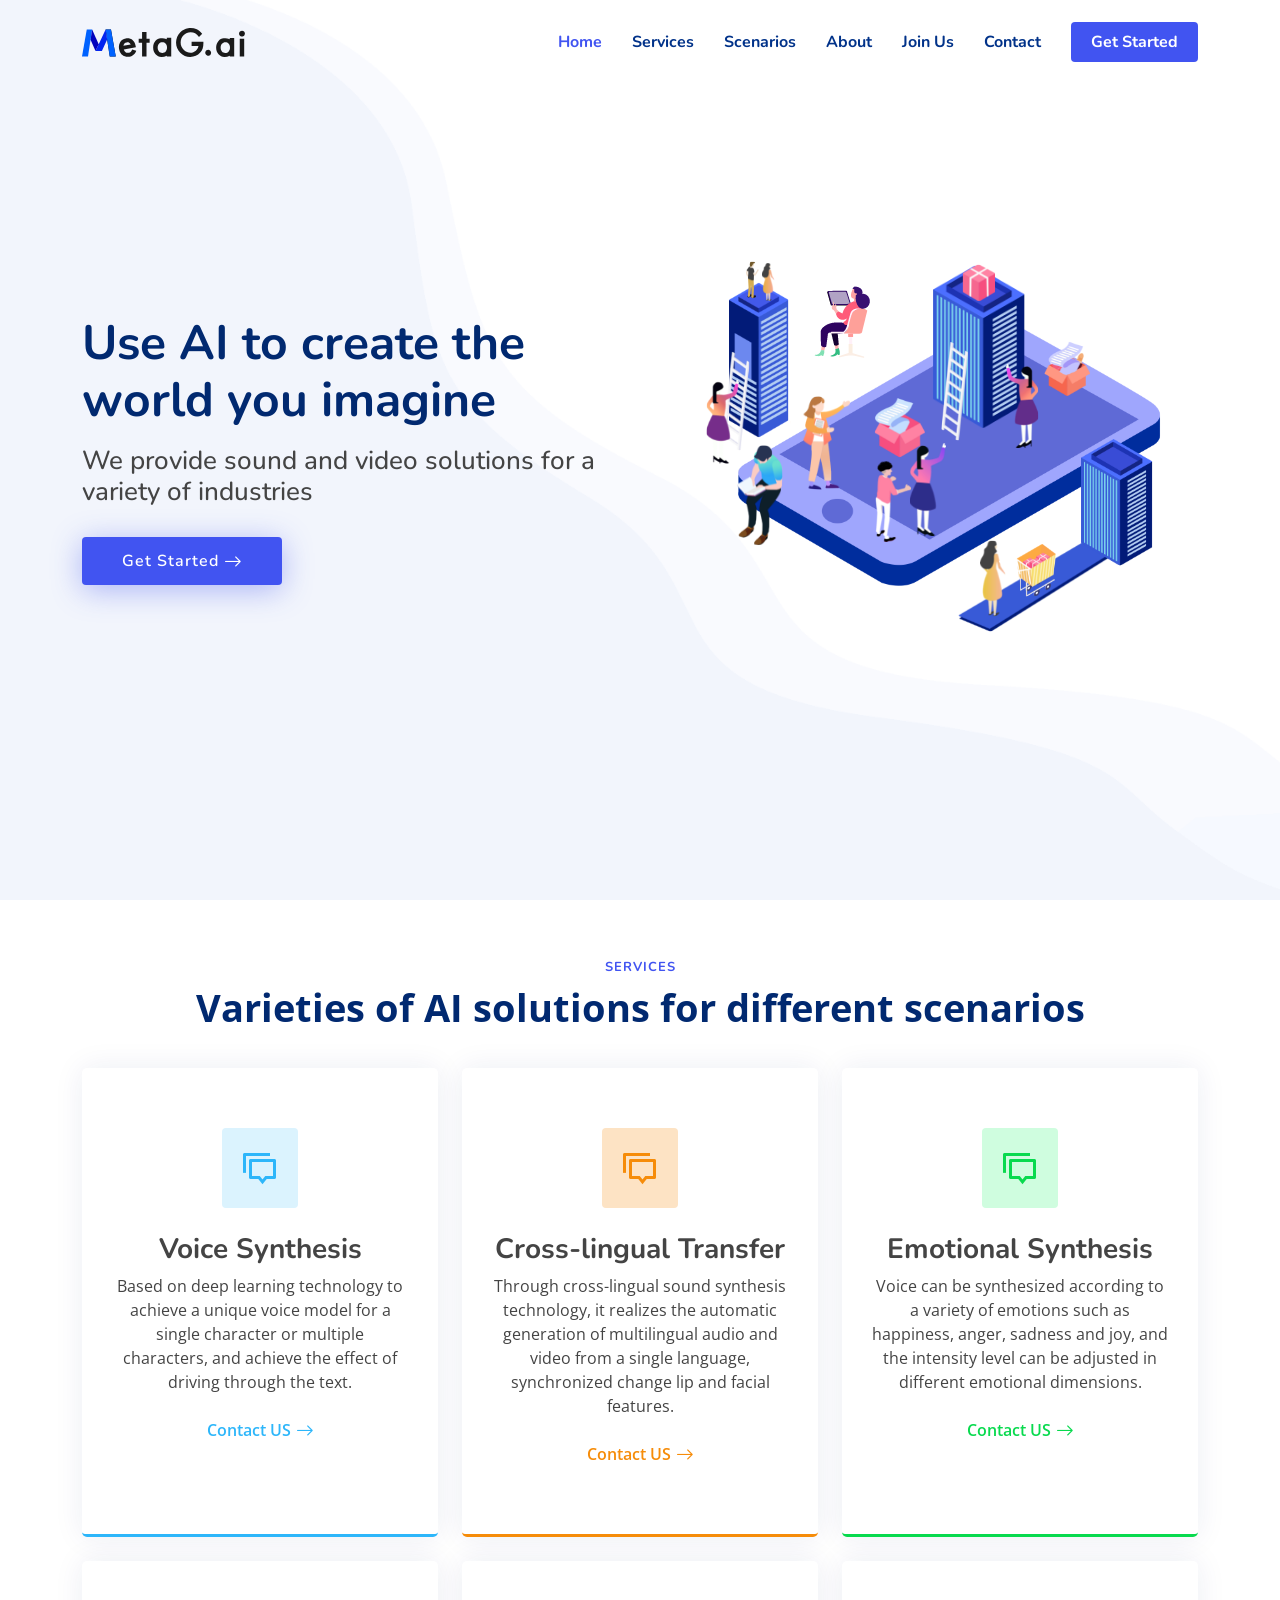
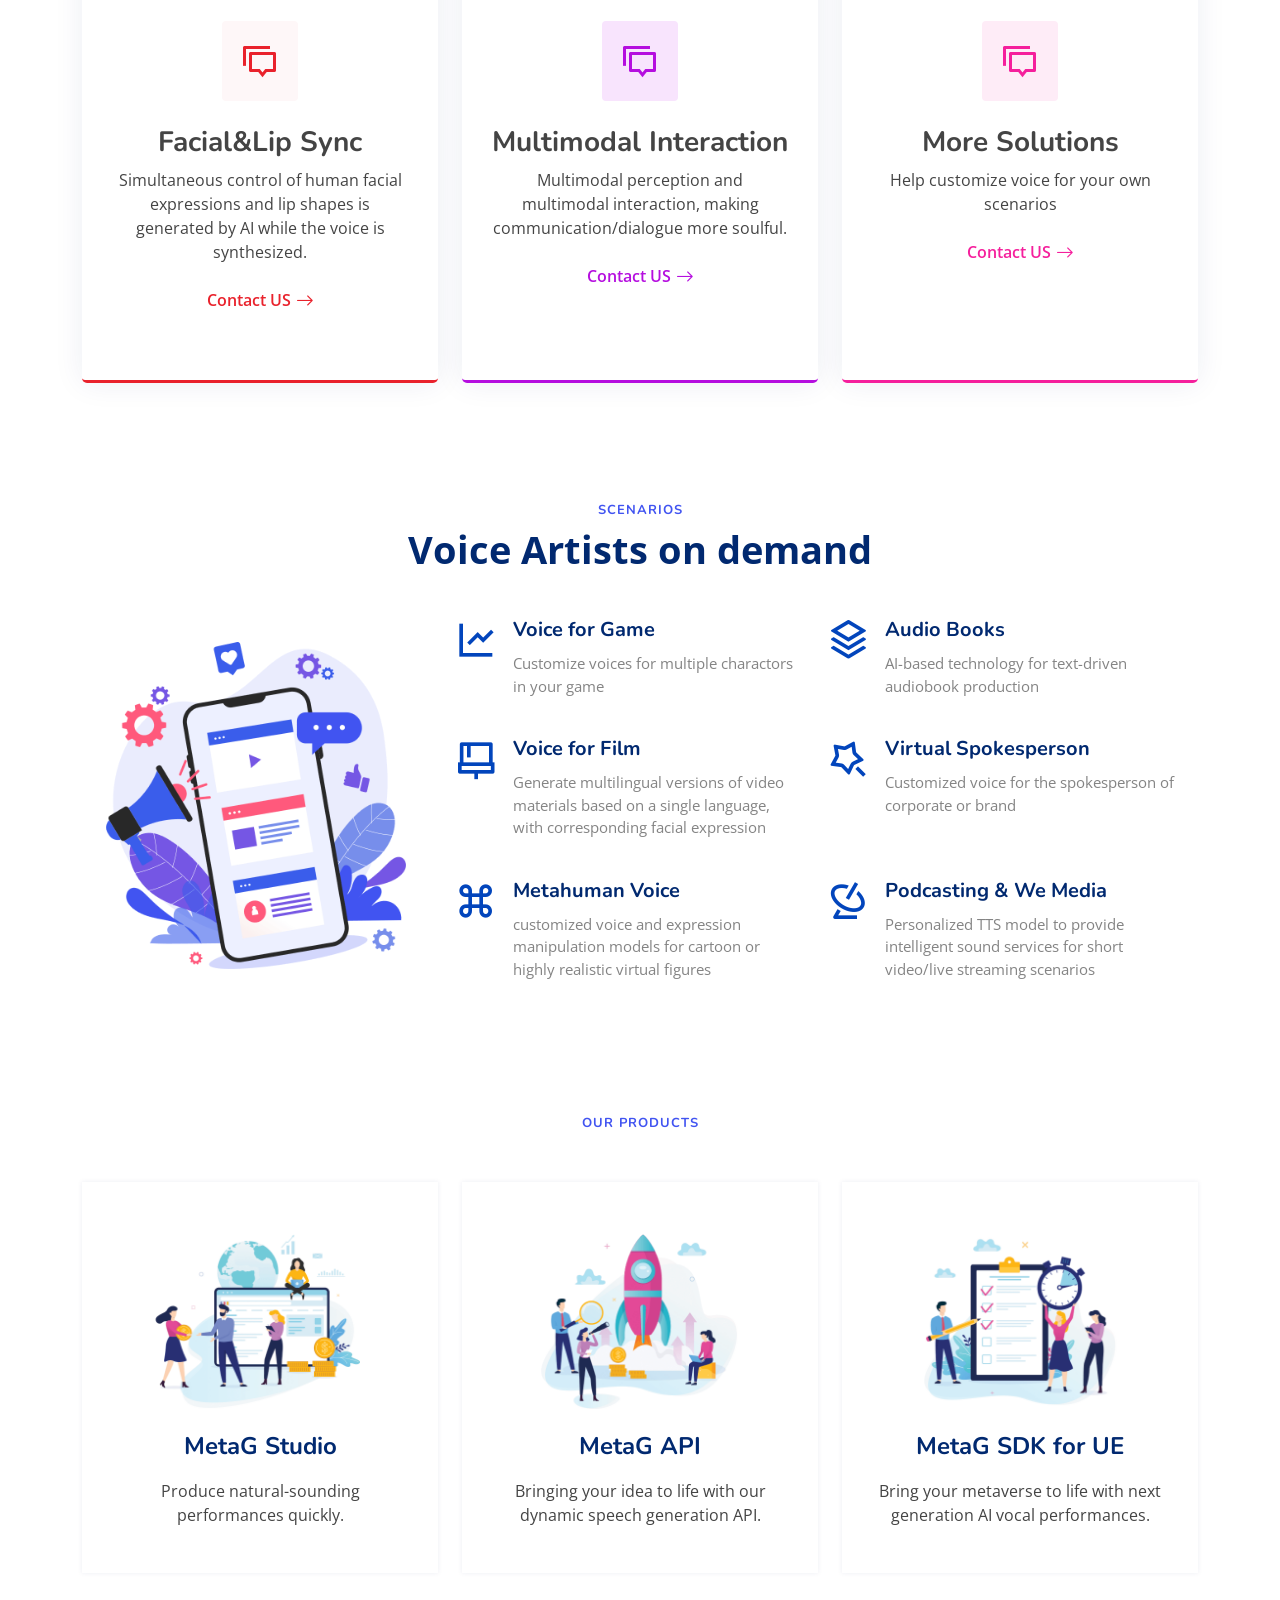
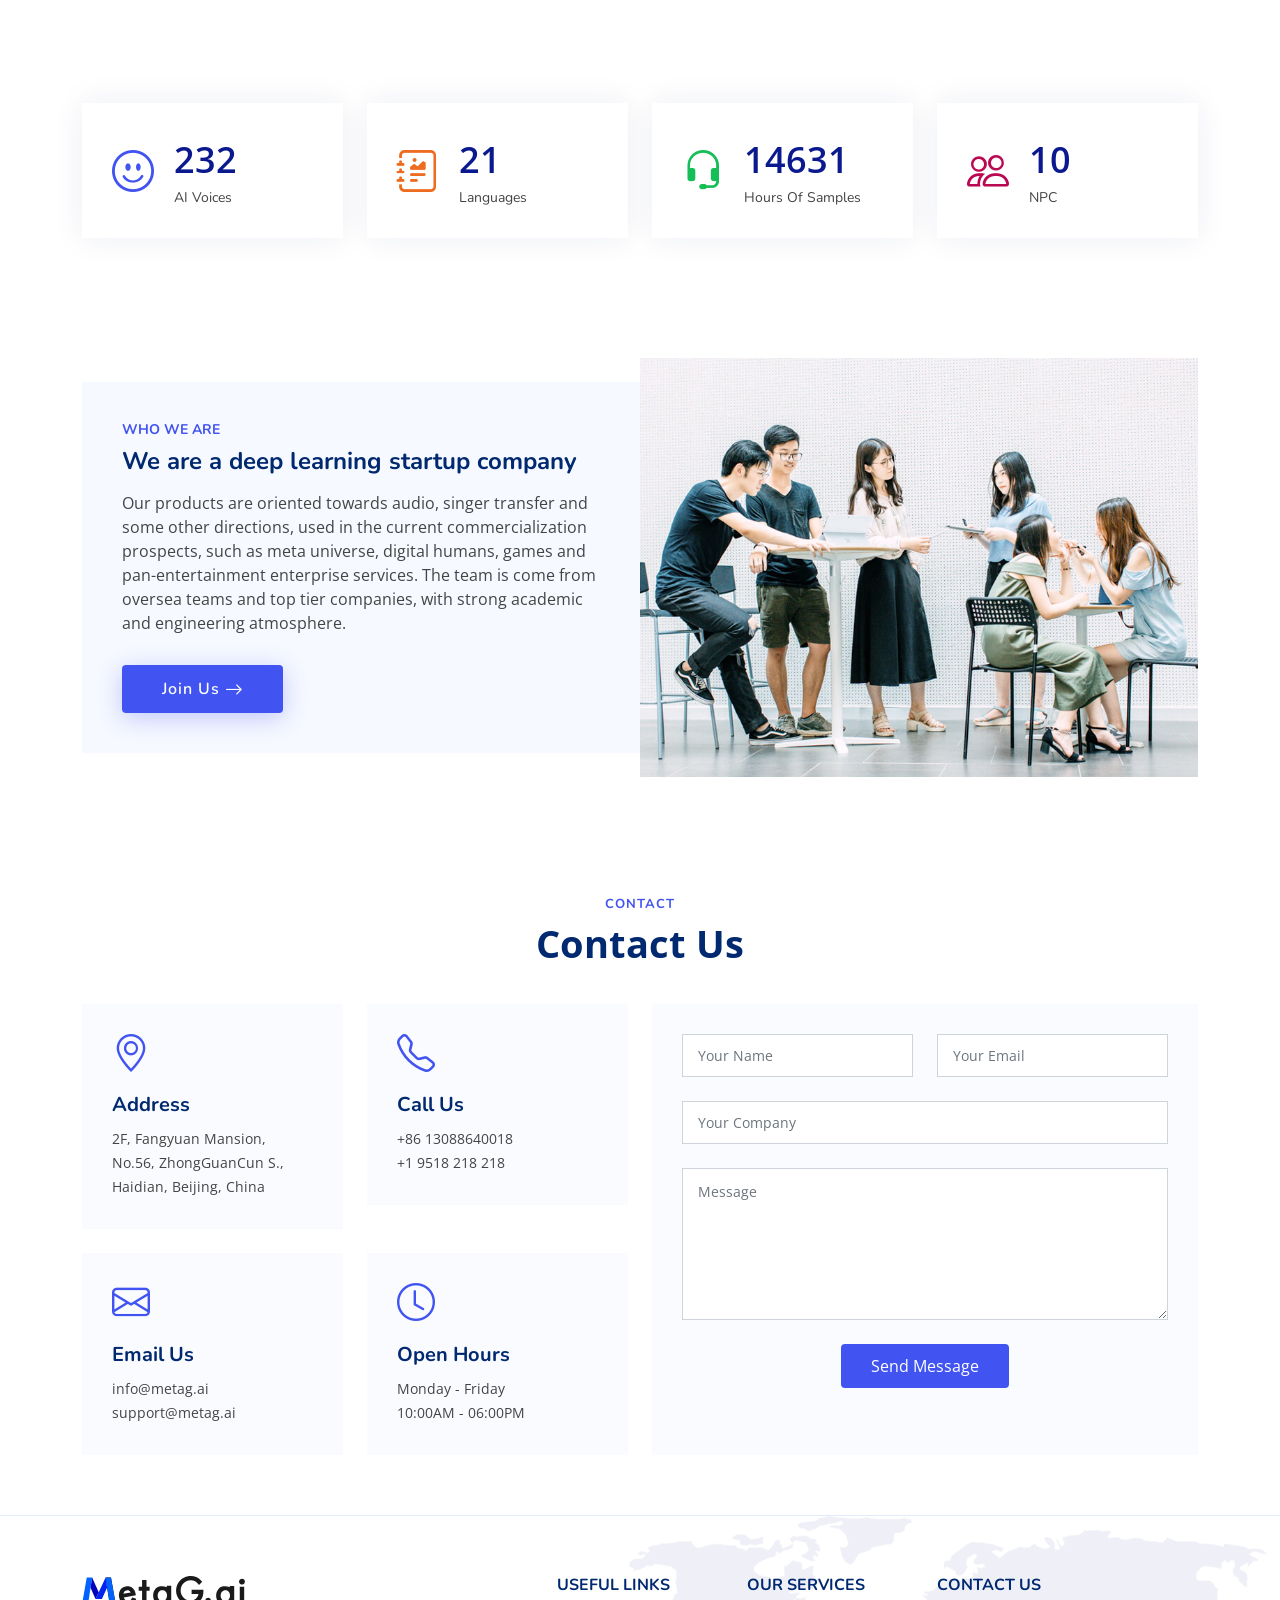
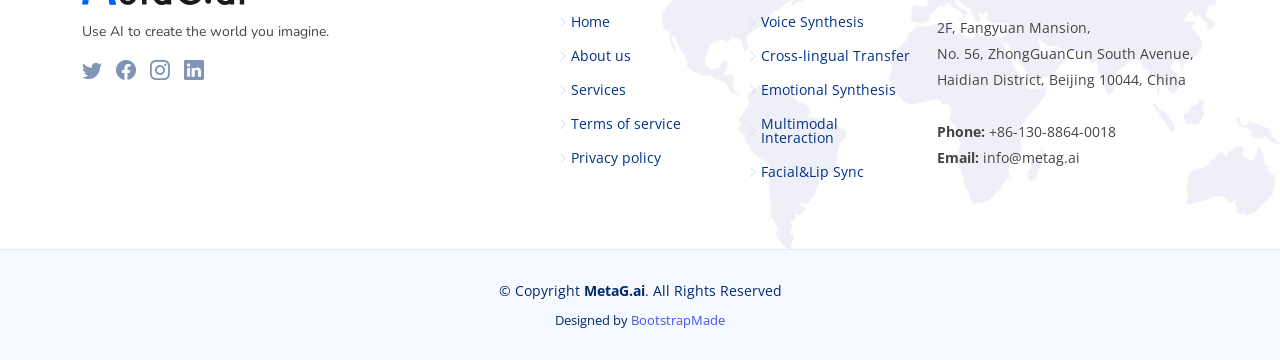
==== commit 7a64cdd4: "add joinus page" ====
--- a/index.html
+++ b/index.html
@@ -65,6 +65,7 @@
             </ul>
           </li>
 	  -->
+          <li><a class="nav-link scrollto" href="join-us.html">Join Us</a></li>
           <li><a class="nav-link scrollto" href="#contact">Contact</a></li>
           <li><a class="getstarted scrollto" href="#contact">Get Started</a></li>
         </ul>
@@ -436,7 +437,7 @@
               <div class="row gy-4">
 
                 <div class="col-md-6">
-                  <input type="text" name="name" class="form-control" placeholder="Your Name" required>
+                  <input type="text" name="username" class="form-control" placeholder="Your Name" required>
                 </div>
 
                 <div class="col-md-6 ">
@@ -444,11 +445,11 @@
                 </div>
 
                 <div class="col-md-12">
-                  <input type="text" class="form-control" name="subject" placeholder="Your Company" required>
+                  <input type="text" class="form-control" name="company" placeholder="Your Company" required>
                 </div>
 
                 <div class="col-md-12">
-                  <textarea class="form-control" name="message" rows="6" placeholder="Message" required></textarea>
+                  <textarea class="form-control" name="content" rows="6" placeholder="Message" required></textarea>
                 </div>
 
                 <div class="col-md-12 text-center">
